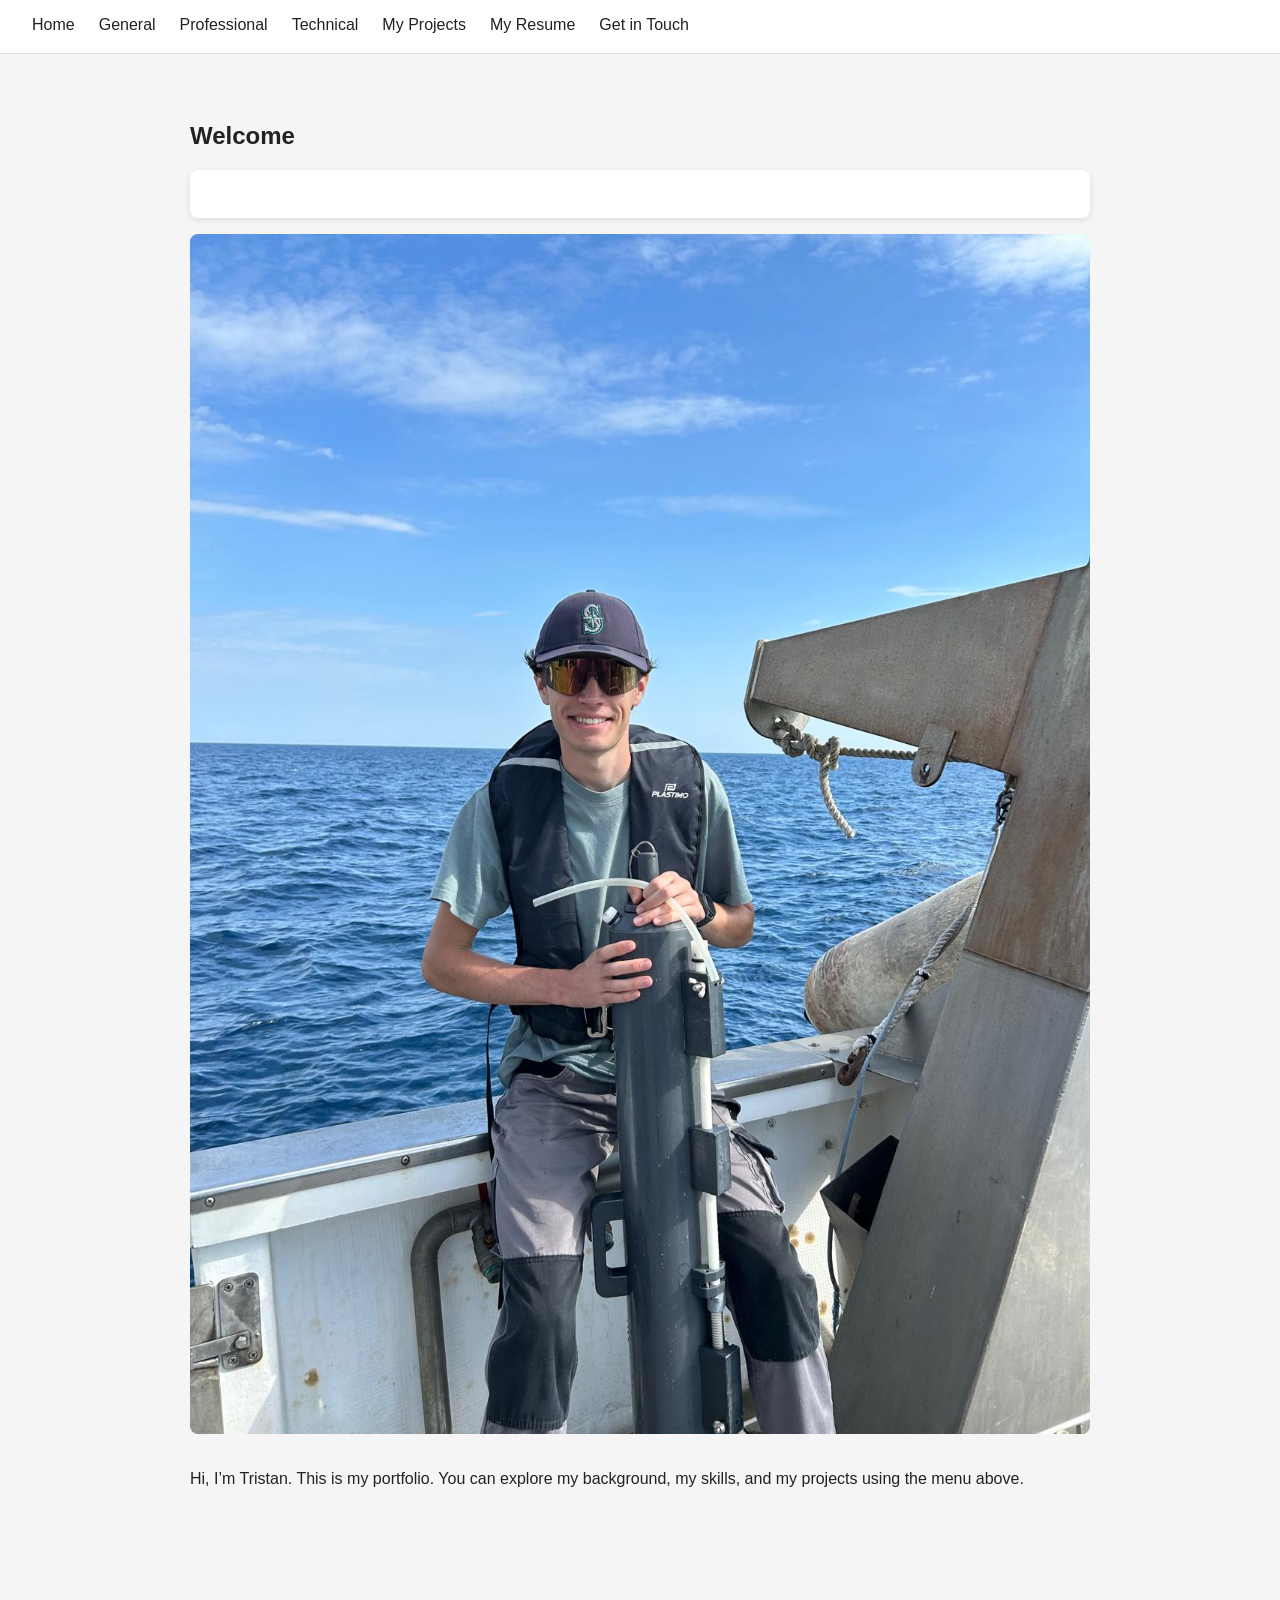
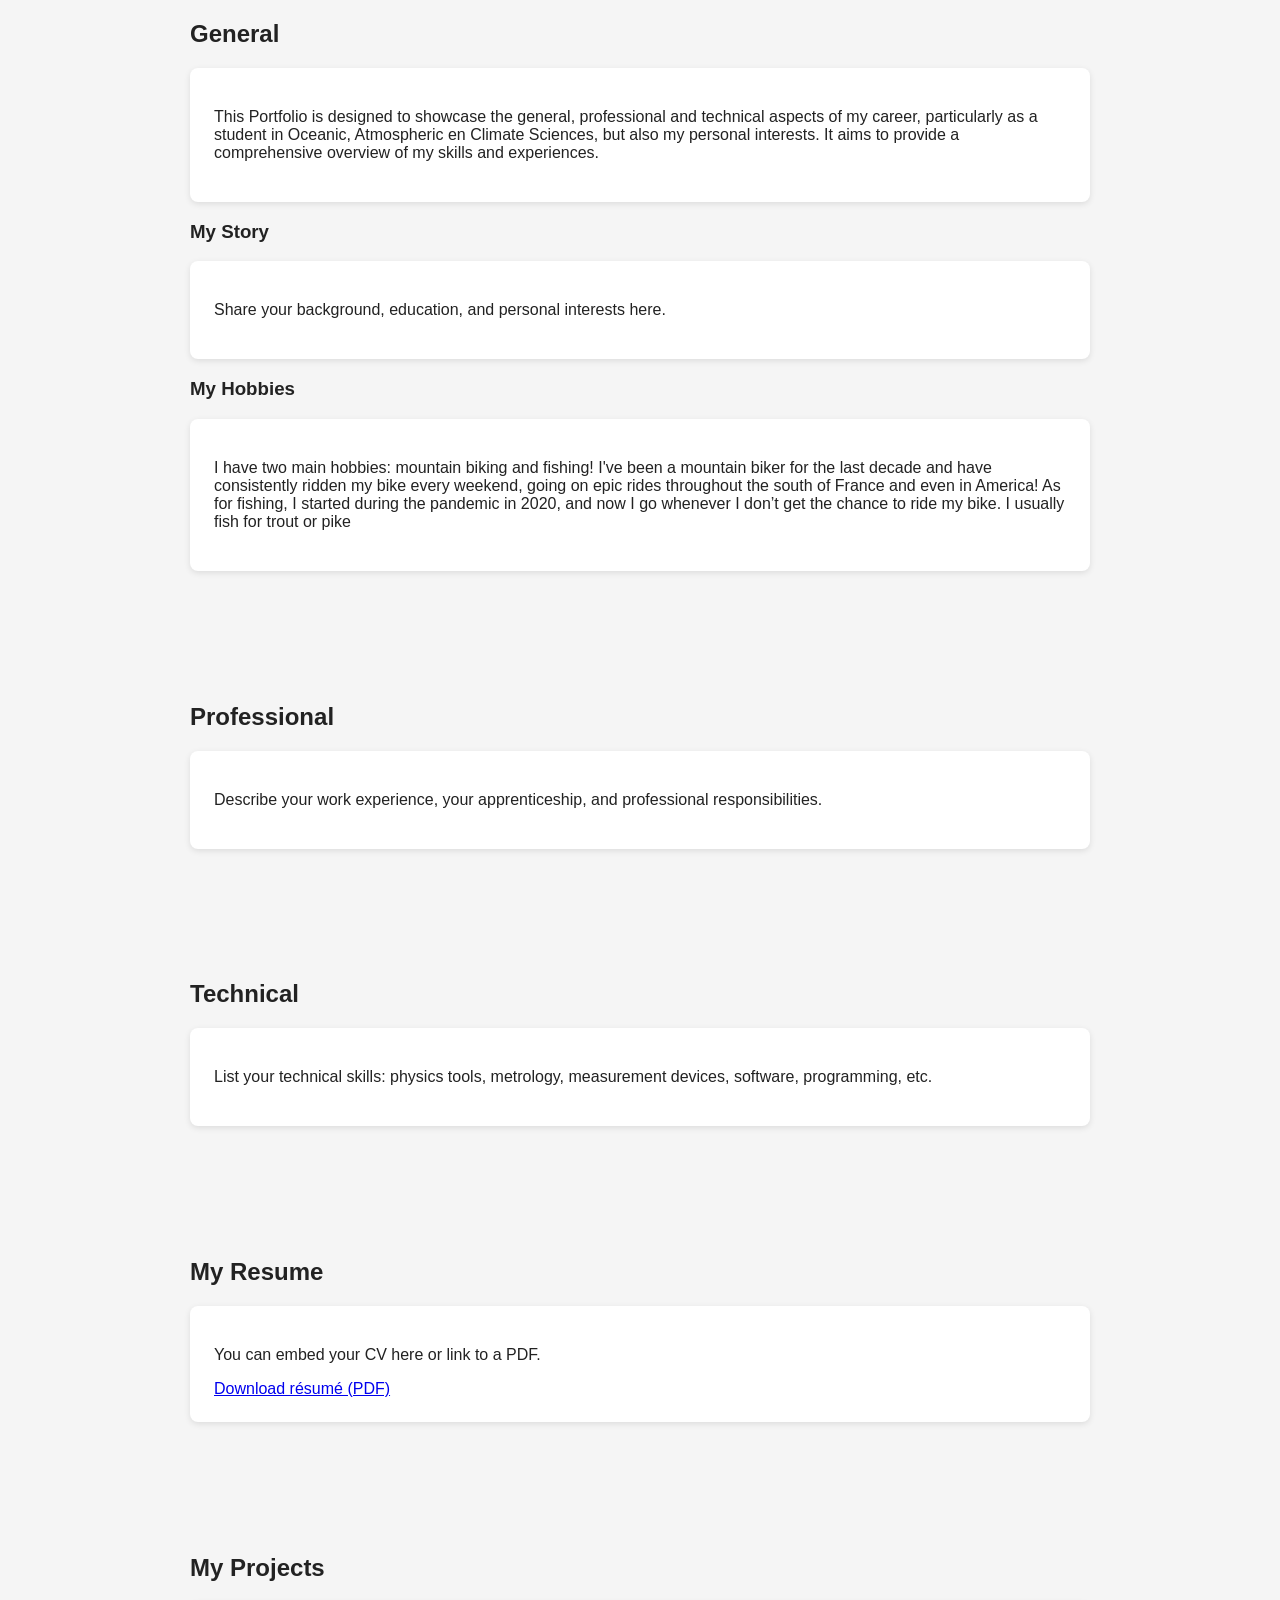
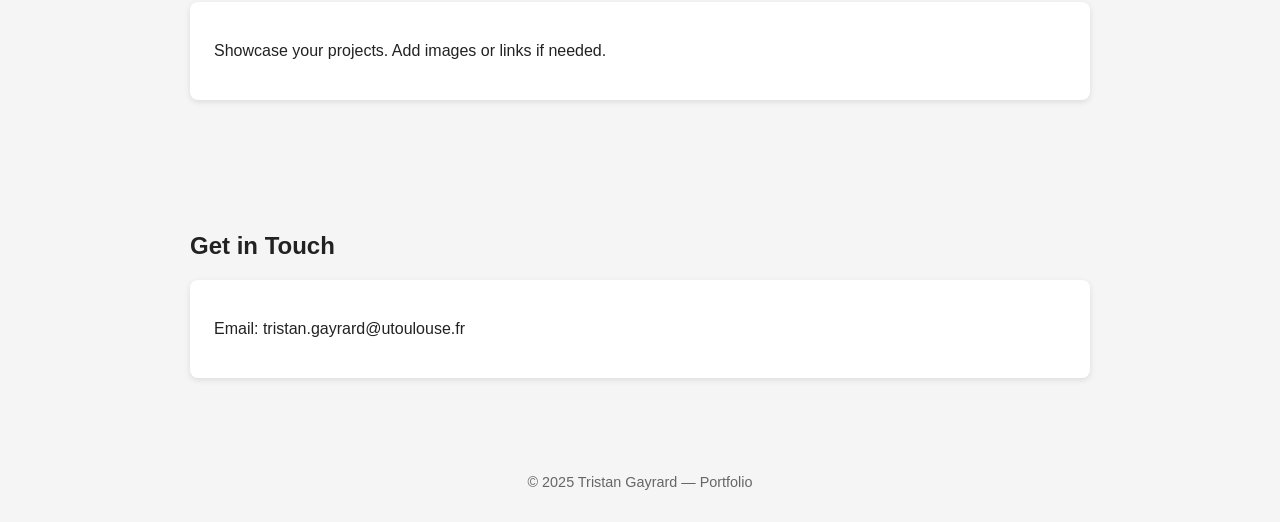
==== index.html @ eaf4274a "added pictures" ====
<!DOCTYPE html>
<html lang="en">
<head>
    <meta charset="UTF-8">
    <meta name="viewport" content="width=device-width, initial-scale=1.0">
    <title>Tristan Gayrard's Portfolio</title>
    <style>
        body {
            margin: 0;
            font-family: Arial, sans-serif;
            background: #f5f5f5;
            color: #222;
        }

        header {
            background: white;
            padding: 1rem 2rem;
            border-bottom: 1px solid #ddd;
            position: sticky;
            top: 0;
        }

        nav {
            display: flex;
            gap: 1.5rem;
        }

        nav a {
            text-decoration: none;
            color: #222;
            font-size: 1rem;
            padding-bottom: 0.2rem;
        }

        nav a:hover {
            border-bottom: 2px solid #222;
        }

        .section {
            padding: 3rem 2rem;
            max-width: 900px;
            margin: auto;
        }

        h1, h2 {
            font-weight: 600;
        }

        footer {
            text-align: center;
            padding: 2rem;
            font-size: 0.9rem;
            color: #666;
        }

        .card {
            background: white;
            padding: 1.5rem;
            border-radius: 8px;
            box-shadow: 0 2px 6px rgba(0,0,0,0.1);
            margin: 1rem 0;
        }
    </style>
</head>
<body>

    <!-- Navigation -->
    <header>
        <nav>
            <a href="#home">Home</a>
            <a href="#general">General</a>
            <a href="#professional">Professional</a>
            <a href="#technical">Technical</a>
            <a href="#projects">My Projects</a>
            <a href="#resume">My Resume</a>
            <a href="#contact">Get in Touch</a>
        </nav>
    </header>

    <!-- HOME -->
    <section class="section" id="home">
        <h1>Welcome</h1>
        <div class="card"></div>
            <img src="images/boat_pic.jpg" alt="Boat on water" style="max-width:100%;height:auto;border-radius:8px;margin-bottom:1rem;">
            <p>Hi, I’m Tristan. This is my portfolio. You can explore my background, my skills, and my projects using the menu above.</p>
        </div>
    </section>

    <!-- GENERAL -->
    <section class="section" id="general">
        <h2>General</h2>
        <div class="card">
            <p>This Portfolio is designed to showcase the general, professional and technical aspects of my career, particularly as a student in Oceanic, Atmospheric en Climate Sciences, but also my personal interests. It aims to provide a comprehensive overview of my skills and experiences.</p>
        </div>
        <h3>My Story</h3>
        <div class="card">
            <p>Share your background, education, and personal interests here.</p>
        </div>
        <h3>My Hobbies</h3>
        <div class="card">
            <p> I have two main hobbies: mountain biking and fishing!
                
                I've been a mountain biker for the last decade and have consistently ridden my bike every weekend, going on epic rides throughout the south of France and even in America!
                
                As for fishing, I started during the pandemic in 2020, and now I go whenever I don’t get the chance to ride my bike. I usually fish for trout or pike</p>
        </div>
    </section>

    <!-- PROFESSIONAL -->
    <section class="section" id="professional">
        <h2>Professional</h2>
        <div class="card">
            <p>Describe your work experience, your apprenticeship, and professional responsibilities.</p>
        </div>
    </section>

    <!-- TECHNICAL -->
    <section class="section" id="technical">
        <h2>Technical</h2>
        <div class="card">
            <p>List your technical skills: physics tools, metrology, measurement devices, software, programming, etc.</p>
        </div>
    </section>

    <!-- RESUME -->
    <section class="section" id="resume">
        <h2>My Resume</h2>
        <div class="card">
            <p>You can embed your CV here or link to a PDF.</p>
            <a href="cv.pdf" target="_blank">Download résumé (PDF)</a>
        </div>
    </section>

    <!-- PROJECTS -->
    <section class="section" id="projects">
        <h2>My Projects</h2>
        <div class="card">
            <p>Showcase your projects. Add images or links if needed.</p>
        </div>
    </section>

    <!-- CONTACT -->
    <section class="section" id="contact">
        <h2>Get in Touch</h2>
        <div class="card">
            <p>Email: tristan.gayrard@utoulouse.fr</p>
        </div>
    </section>

    <footer>
        © 2025 Tristan Gayrard — Portfolio
    </footer>

</body>
</html>
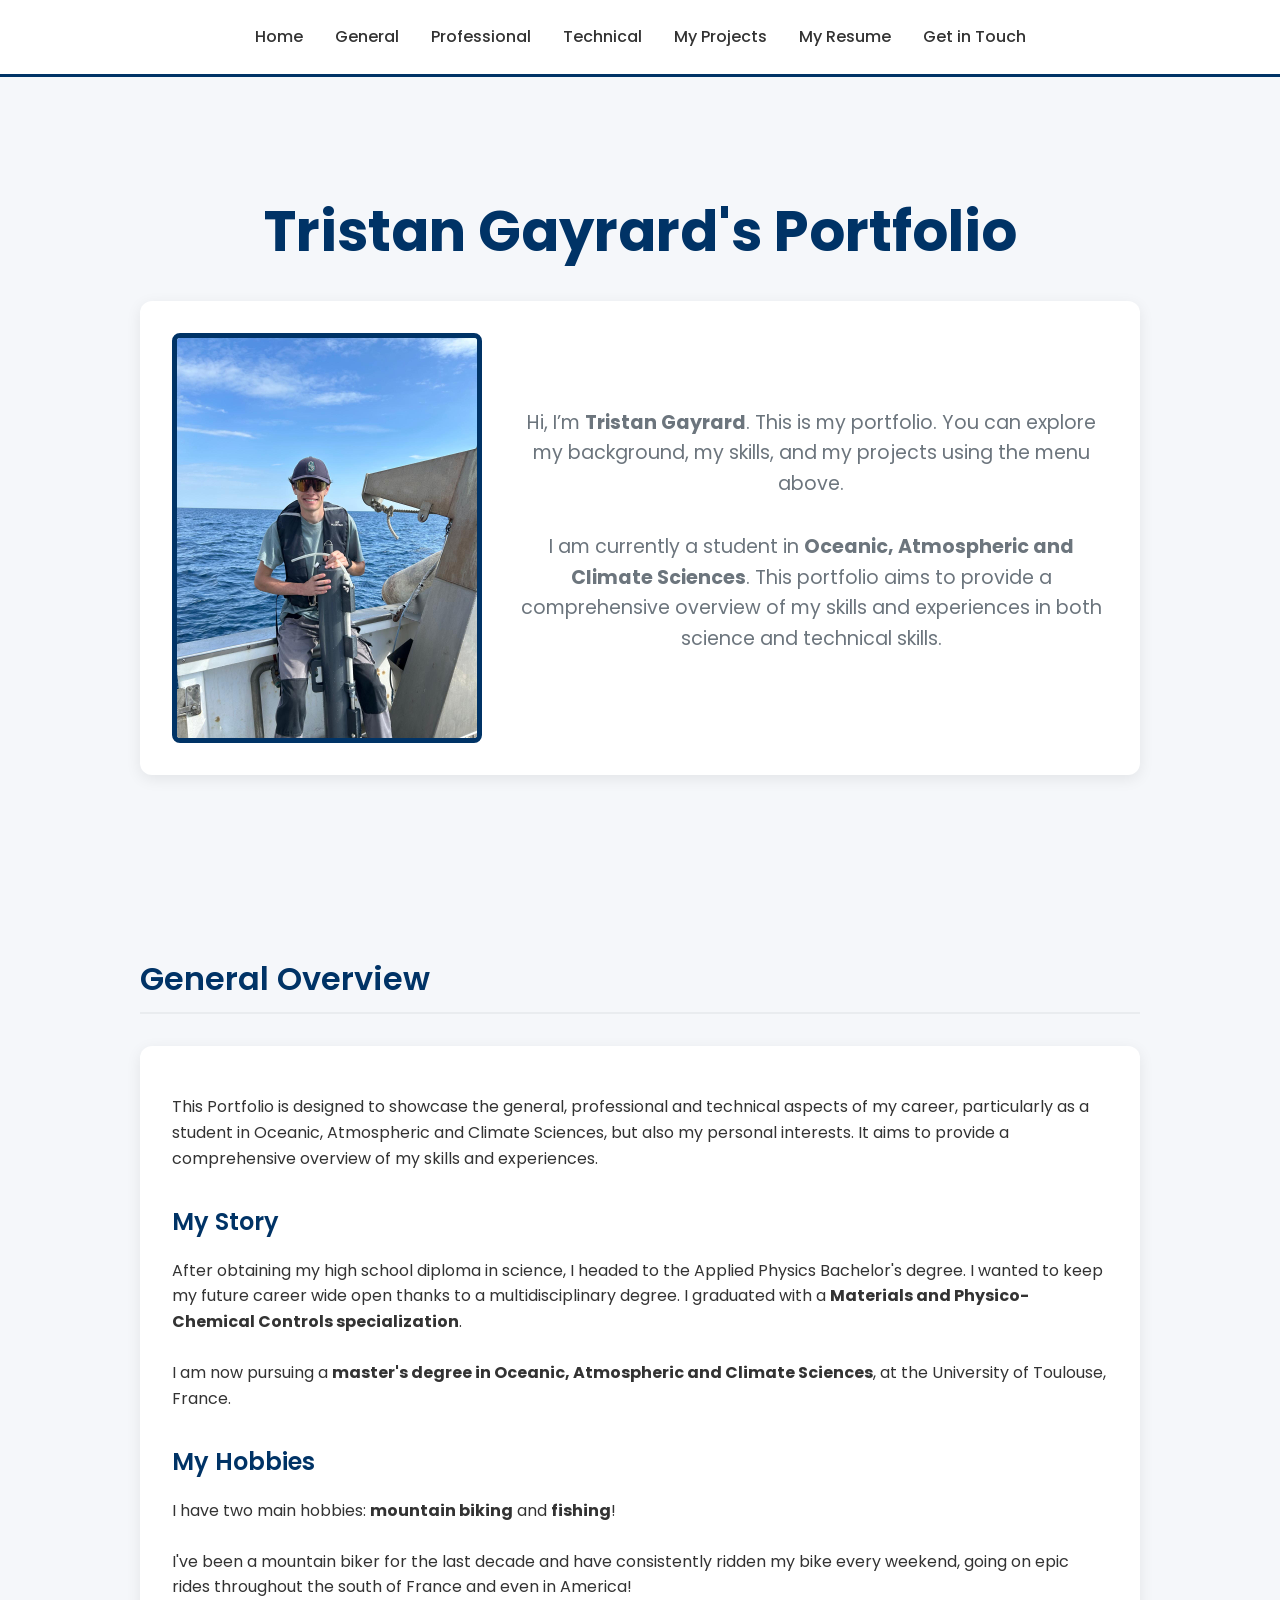
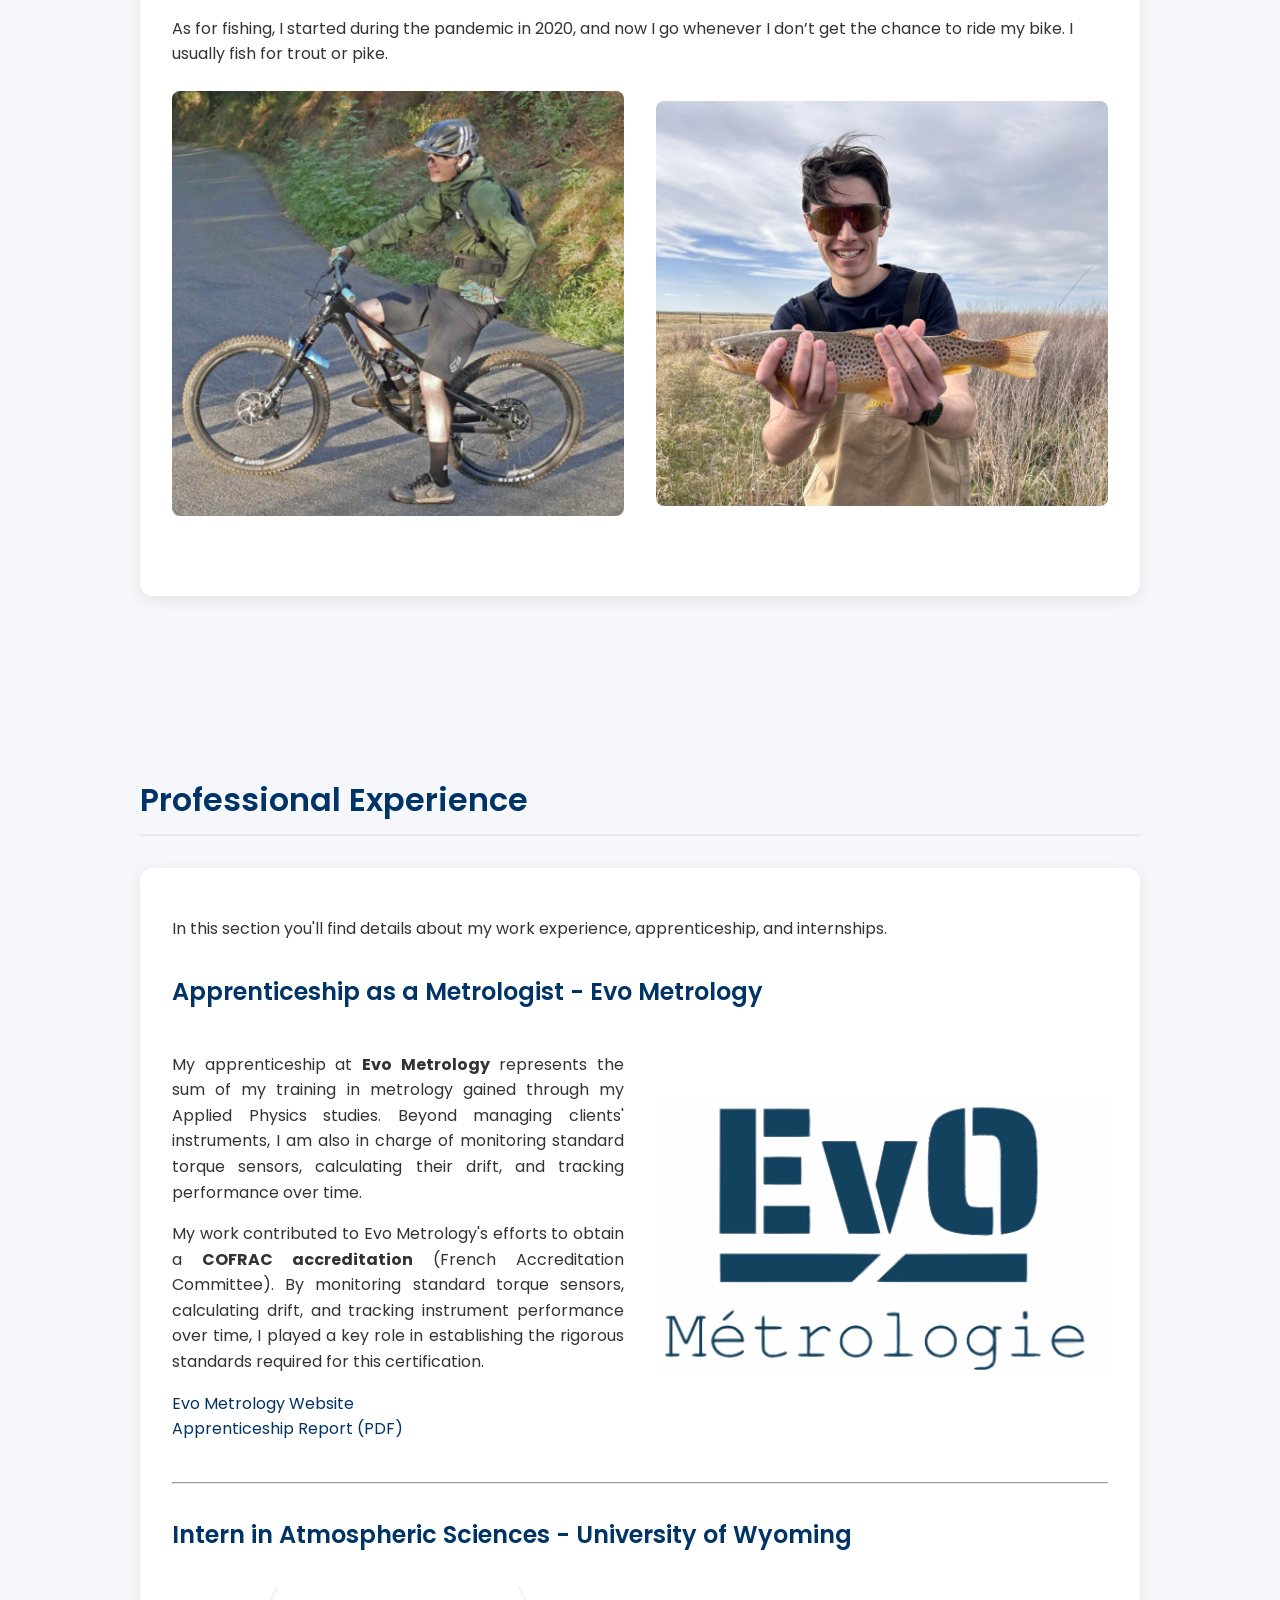
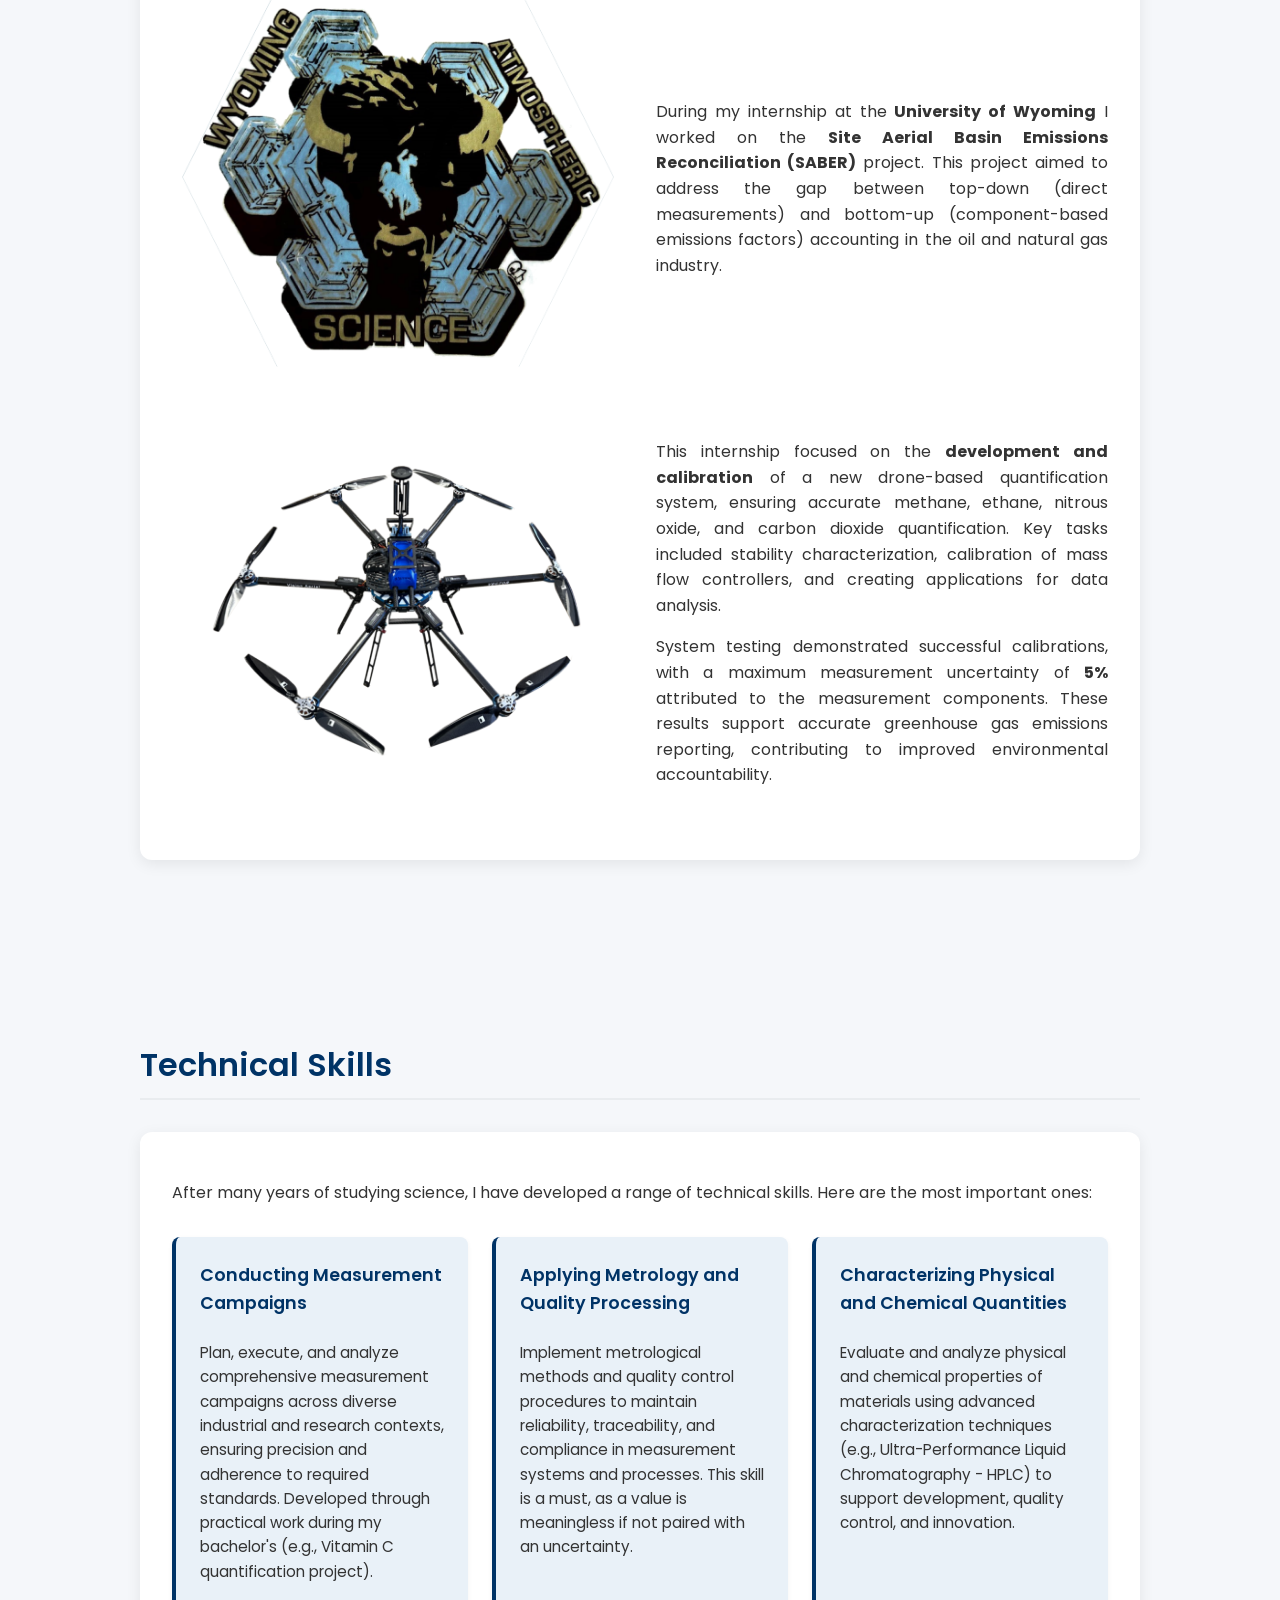
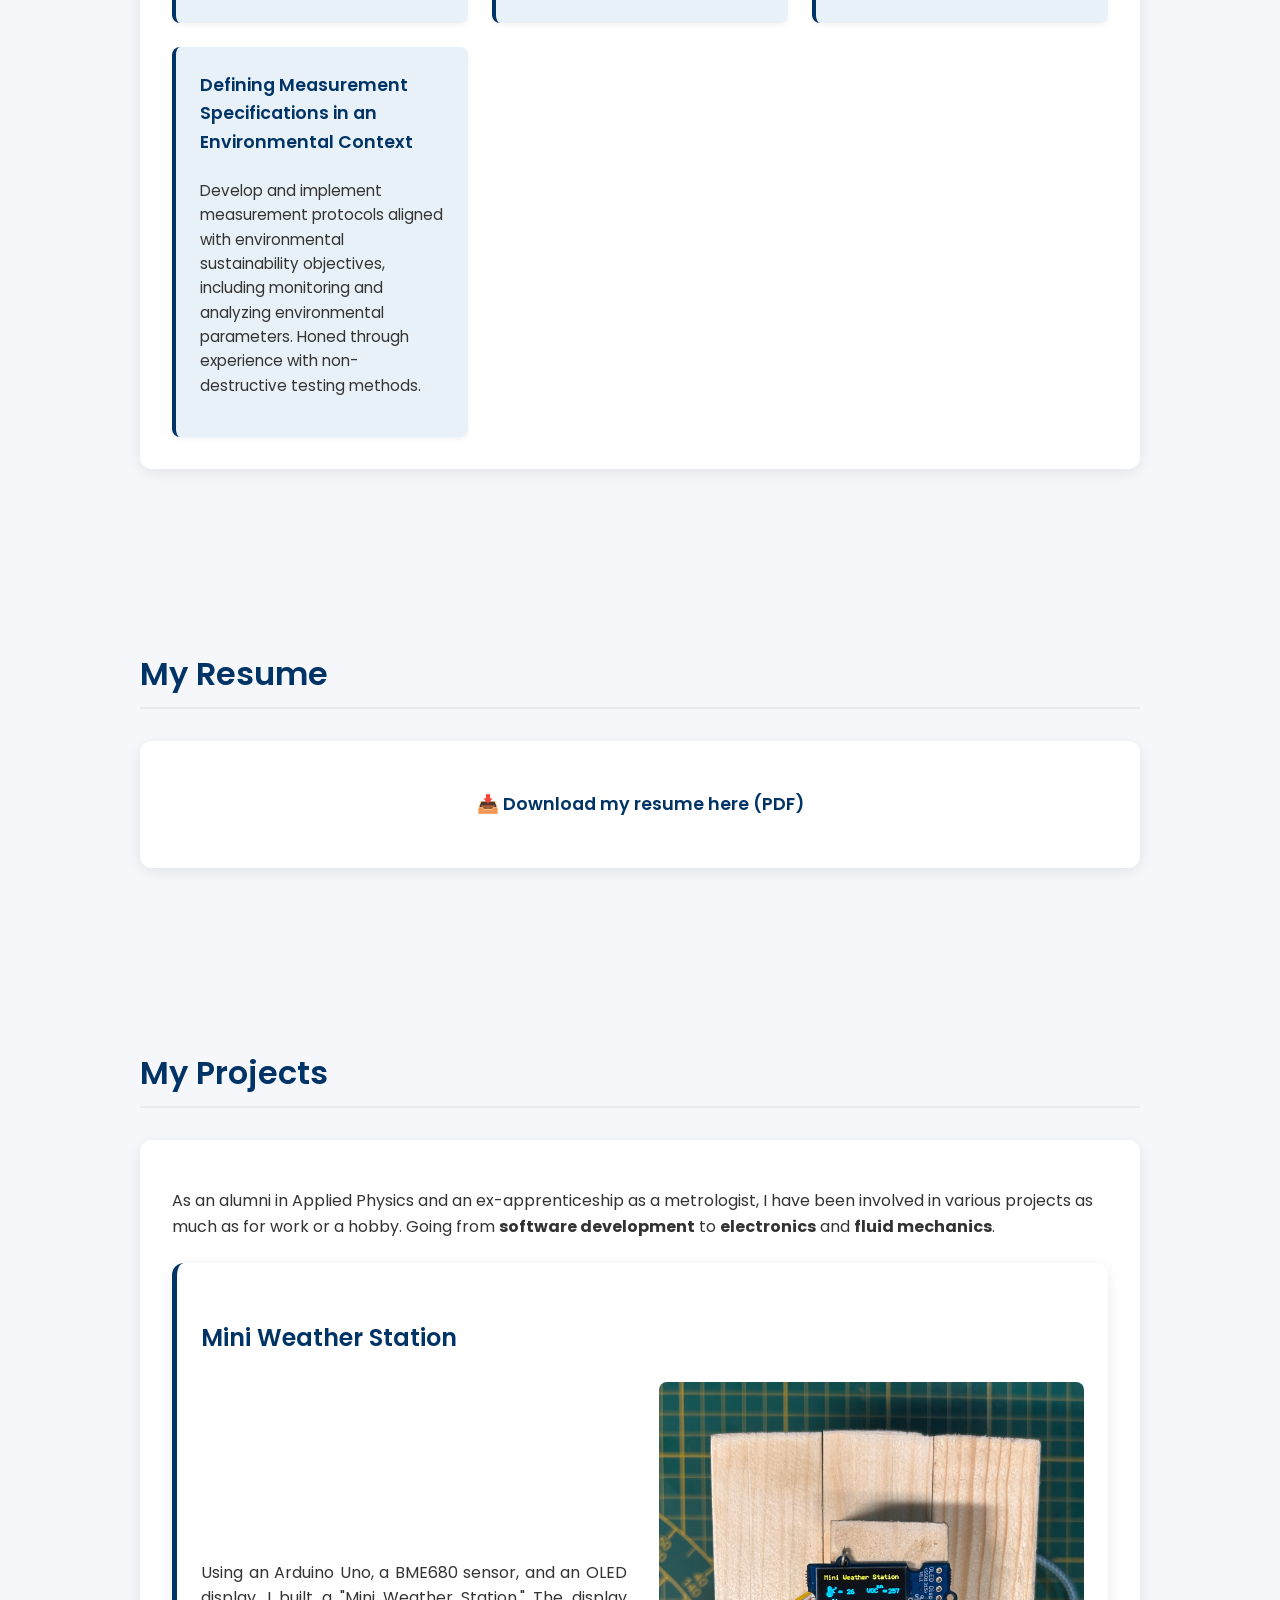
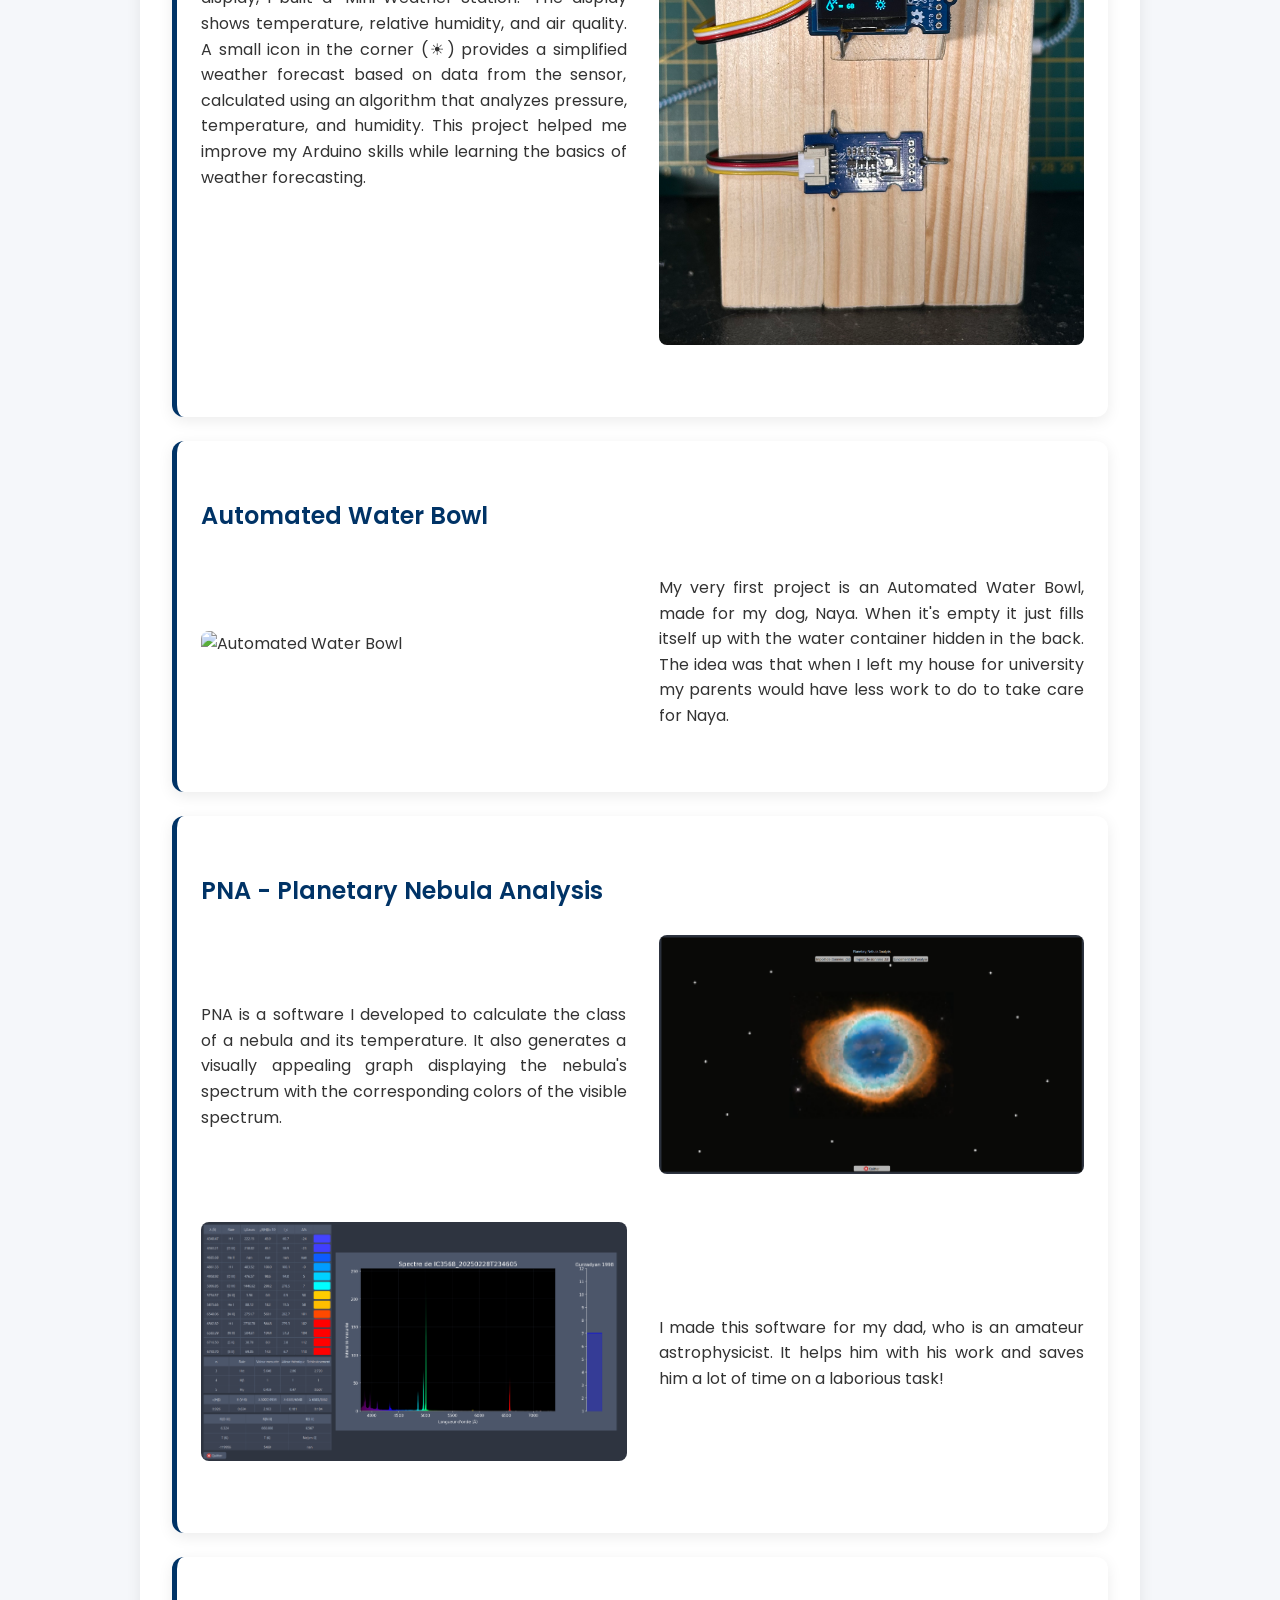
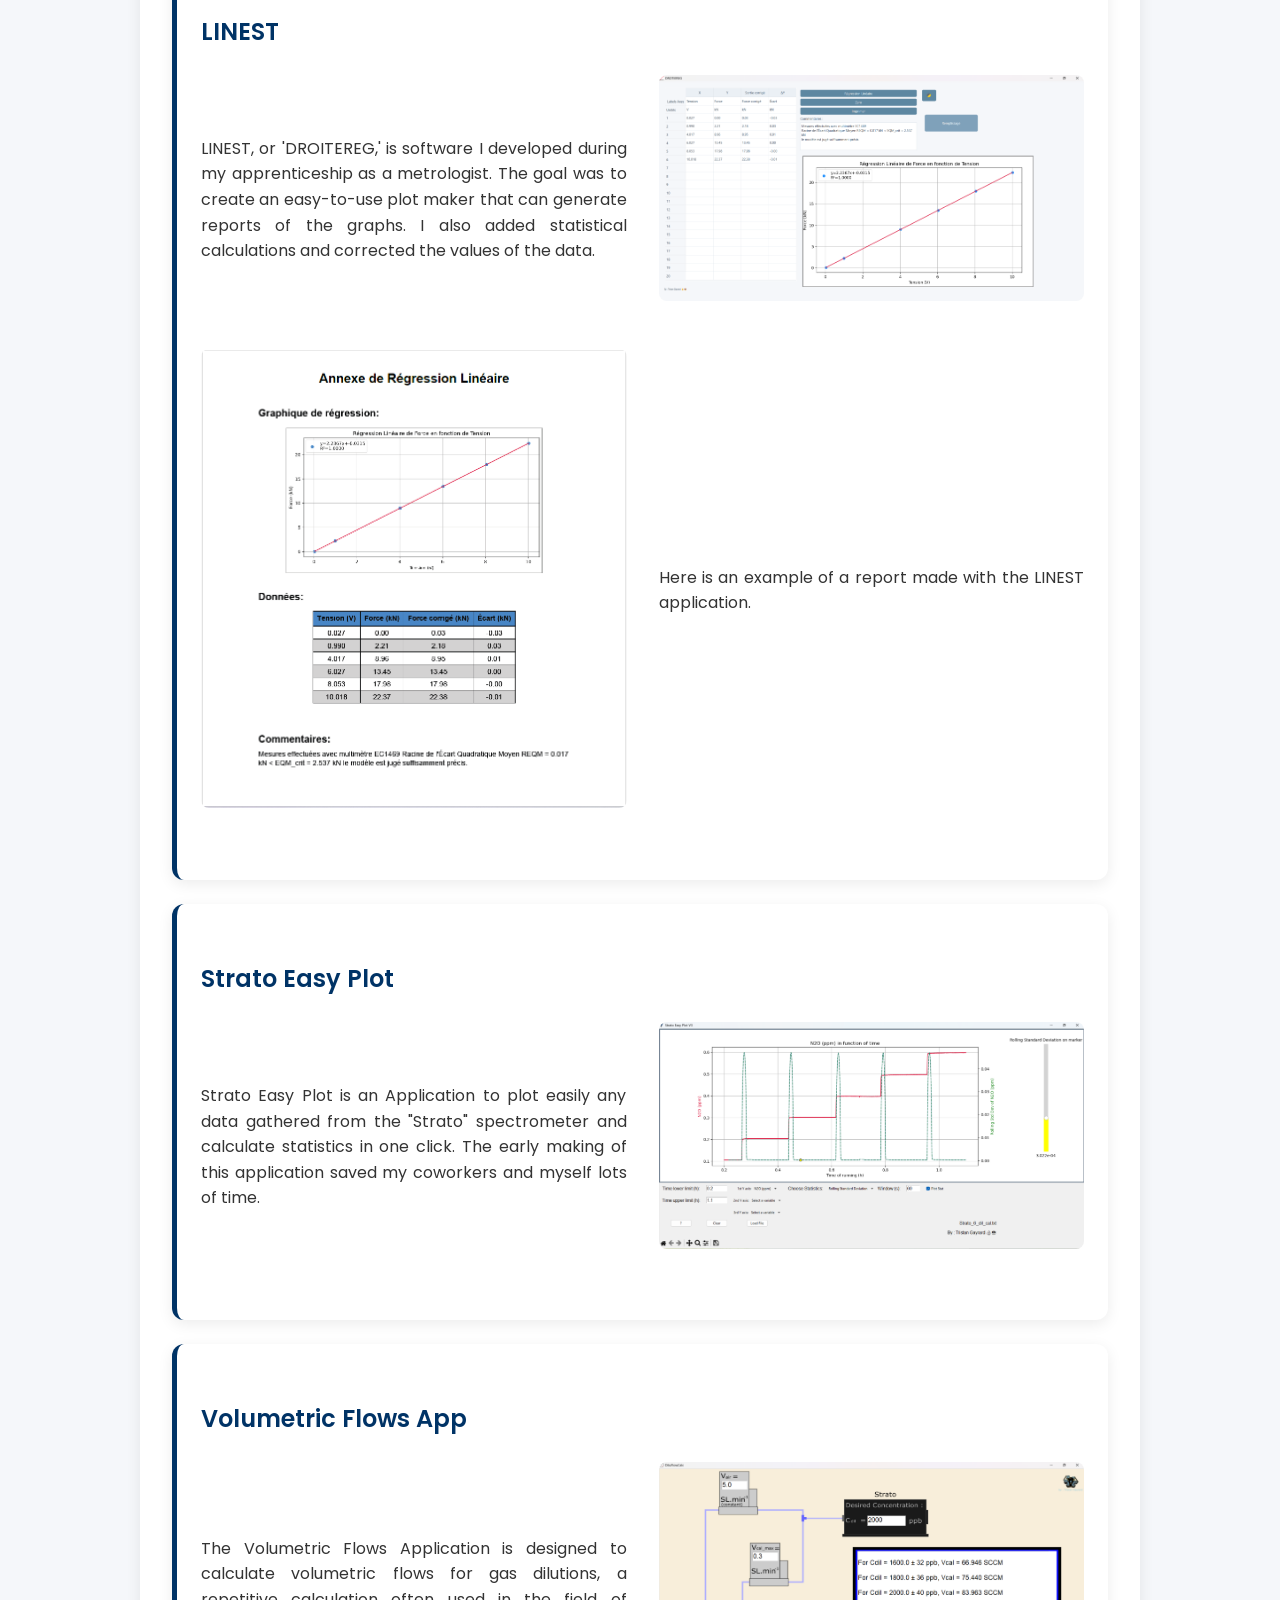
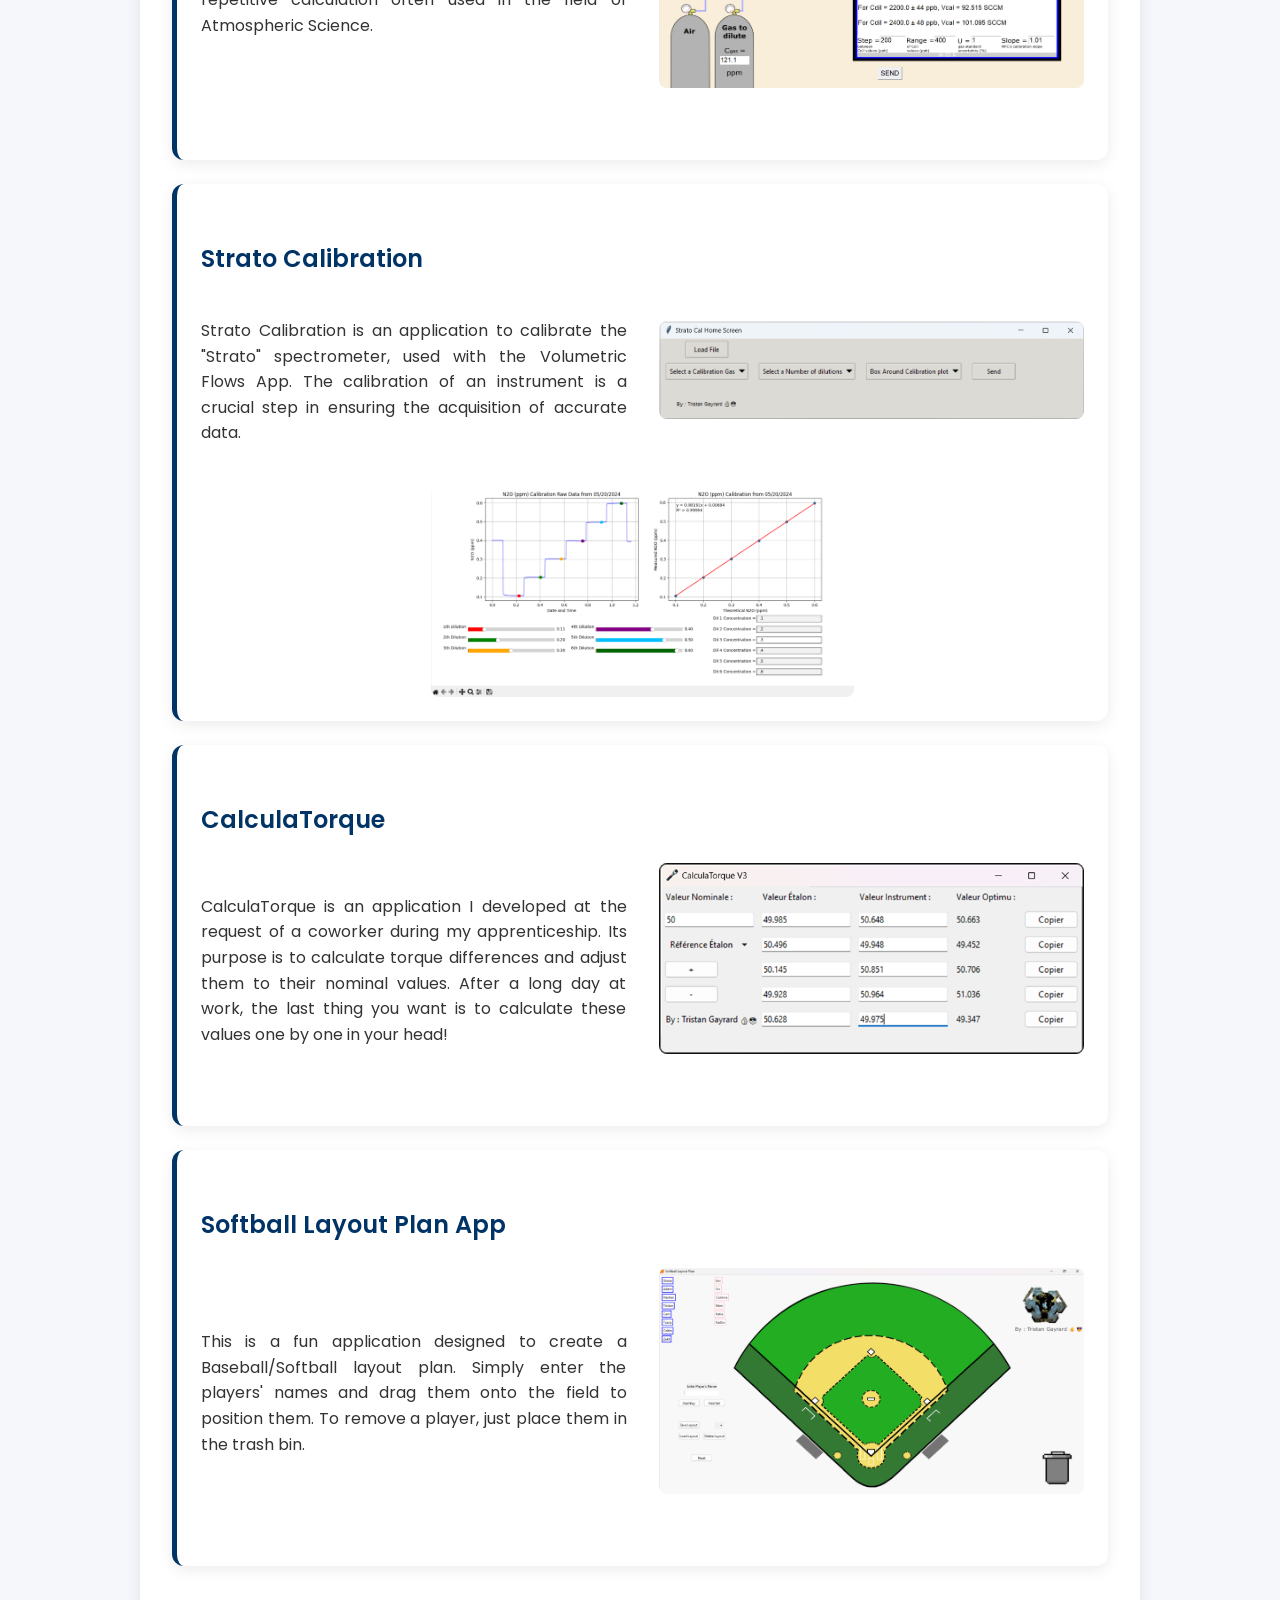
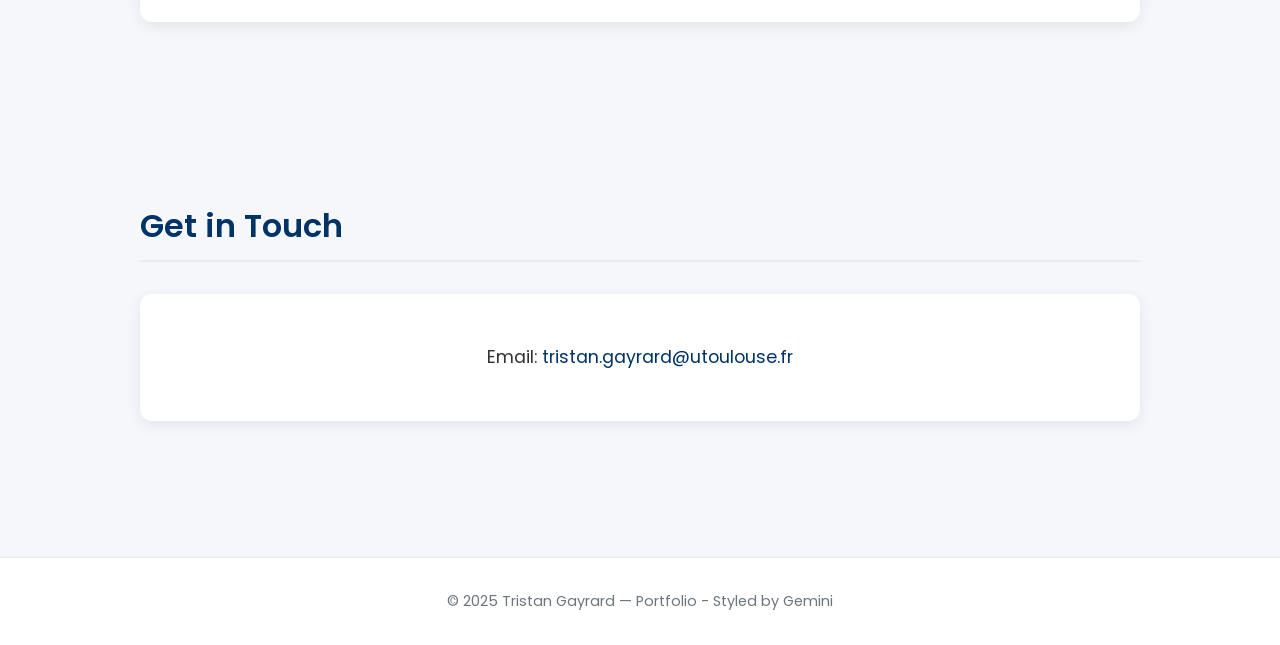
==== commit d6f0cb83: "updated portfolio" ====
--- a/index.html
+++ b/index.html
@@ -4,67 +4,243 @@
     <meta charset="UTF-8">
     <meta name="viewport" content="width=device-width, initial-scale=1.0">
     <title>Tristan Gayrard's Portfolio</title>
+    <link href="https://fonts.googleapis.com/css2?family=Poppins:wght@300;400;600;700&display=swap" rel="stylesheet">
     <style>
+        /* CSS Variables for easy customization */
+        :root {
+            --primary-color: #003366; /* Deep Blue/Navy */
+            --secondary-color: #ffffff;
+            --background-color: #f5f7fa; /* Light background */
+            --text-color: #333333;
+            --light-text-color: #6c757d;
+            --border-color: #e9ecef;
+            --font-family: 'Poppins', Arial, sans-serif;
+        }
+
         body {
             margin: 0;
-            font-family: Arial, sans-serif;
-            background: #f5f5f5;
-            color: #222;
-        }
-
+            font-family: var(--font-family);
+            background: var(--background-color);
+            color: var(--text-color);
+            line-height: 1.6;
+        }
+
+        /* --- Navigation and Header --- */
         header {
-            background: white;
+            background: var(--secondary-color);
             padding: 1rem 2rem;
-            border-bottom: 1px solid #ddd;
+            border-bottom: 3px solid var(--primary-color);
             position: sticky;
             top: 0;
+            z-index: 1000;
         }
 
         nav {
             display: flex;
-            gap: 1.5rem;
+            justify-content: center; 
+            gap: 2rem;
+            flex-wrap: wrap; 
         }
 
         nav a {
             text-decoration: none;
-            color: #222;
+            color: var(--text-color);
             font-size: 1rem;
-            padding-bottom: 0.2rem;
+            font-weight: 500;
+            padding: 0.5rem 0;
+            transition: color 0.3s, border-bottom 0.3s;
         }
 
         nav a:hover {
-            border-bottom: 2px solid #222;
-        }
-
+            color: var(--primary-color);
+            border-bottom: 2px solid var(--primary-color);
+        }
+
+        /* --- General Layout --- */
         .section {
-            padding: 3rem 2rem;
-            max-width: 900px;
+            padding: 4rem 2rem;
+            max-width: 1000px;
             margin: auto;
         }
 
-        h1, h2 {
+        h1 {
+            font-weight: 700;
+            font-size: 2.5rem;
+            color: var(--primary-color);
+            text-align: center;
+            margin-bottom: 2rem;
+        }
+
+        h2 {
             font-weight: 600;
-        }
-
+            font-size: 2rem;
+            color: var(--primary-color);
+            border-bottom: 2px solid var(--border-color);
+            padding-bottom: 0.5rem;
+            margin-bottom: 2rem;
+        }
+
+        h3 {
+            color: var(--primary-color);
+            font-weight: 600;
+            margin-top: 2rem;
+            margin-bottom: 1rem;
+            font-size: 1.5rem;
+        }
+
+        a {
+            color: var(--primary-color);
+            text-decoration: none;
+        }
+        a:hover {
+            text-decoration: underline;
+        }
+
+        /* --- 'Card' Components --- */
+        .card {
+            background: var(--secondary-color);
+            padding: 2rem;
+            border-radius: 12px;
+            box-shadow: 0 4px 15px rgba(0,0,0,0.08);
+            margin: 1.5rem 0;
+            transition: transform 0.3s;
+        }
+        /* Project card has a distinct accent */
+        .project-card {
+            border-left: 5px solid var(--primary-color);
+            padding: 1.5rem; /* Slightly reduced padding for internal project cards */
+        }
+        .card:hover {
+            transform: translateY(-5px);
+        }
+
+        /* --- Specific Layouts --- */
+
+        /* Home Section */
+        #home h1 {
+            font-size: 3.5rem;
+            margin-bottom: 1rem;
+        }
+        #home .card p {
+            font-size: 1.2rem;
+            text-align: center;
+            margin-bottom: 2rem;
+            color: var(--light-text-color);
+        }
+        .home-content {
+            display: flex;
+            align-items: center;
+            justify-content: center;
+            gap: 2rem;
+            flex-direction: column; 
+        }
+        .home-content img {
+            max-width: 300px; 
+            height: auto;
+            border-radius: 8px; 
+            border: 5px solid var(--primary-color);
+            object-fit: cover;
+        }
+        @media (min-width: 768px) {
+            .home-content {
+                flex-direction: row; 
+            }
+            .home-content img {
+                max-width: 50%;
+                max-height: 400px;
+            }
+        }
+        
+        /* Two Columns for Hobbies/Experience/Projects */
+        .two-columns {
+            display: flex;
+            gap: 2rem;
+            margin: 1.5rem 0;
+            align-items: center; 
+        }
+        .two-columns > div {
+            flex: 1;
+        }
+        .two-columns img {
+            width: 100%;
+            height: auto;
+            border-radius: 8px;
+            object-fit: cover;
+            margin-bottom: 1rem;
+        }
+        .project-image-full-width {
+            width: 100%;
+            height: auto;
+            border-radius: 8px;
+            margin-top: 1rem;
+        }
+
+
+        /* Technical Section (Skills) */
+        .skills-grid {
+            display: grid;
+            grid-template-columns: repeat(auto-fit, minmax(280px, 1fr));
+            gap: 1.5rem;
+            margin-top: 2rem;
+        }
+        .skill-item {
+            padding: 1.5rem;
+            background: #e9f1f8; 
+            border-radius: 8px;
+            box-shadow: 0 2px 5px rgba(0,0,0,0.05);
+            border-left: 4px solid var(--primary-color);
+        }
+        .skill-item h4 {
+            color: var(--primary-color);
+            margin-top: 0;
+            font-size: 1.1rem;
+            font-weight: 600;
+        }
+        .skill-item p {
+            font-size: 0.95rem;
+            color: var(--text-color);
+        }
+        
+        /* Footer */
         footer {
             text-align: center;
             padding: 2rem;
             font-size: 0.9rem;
-            color: #666;
-        }
-
-        .card {
-            background: white;
-            padding: 1.5rem;
-            border-radius: 8px;
-            box-shadow: 0 2px 6px rgba(0,0,0,0.1);
-            margin: 1rem 0;
+            color: var(--light-text-color);
+            background: var(--secondary-color);
+            border-top: 1px solid var(--border-color);
+            margin-top: 3rem;
+        }
+        
+        /* Mobile-First Adjustments */
+        @media (max-width: 768px) {
+            .section {
+                padding: 2rem 1rem;
+            }
+            nav {
+                justify-content: space-around;
+                gap: 1rem;
+            }
+            nav a {
+                font-size: 0.9rem;
+            }
+            .two-columns {
+                flex-direction: column;
+            }
+            h1 {
+                font-size: 2rem;
+            }
+            h2 {
+                font-size: 1.5rem;
+            }
+            .project-image-full-width {
+                max-width: 100%; /* Ensure images don't overflow */
+            }
         }
     </style>
 </head>
 <body>
 
-    <!-- Navigation -->
     <header>
         <nav>
             <a href="#home">Home</a>
@@ -77,79 +253,282 @@
         </nav>
     </header>
 
-    <!-- HOME -->
     <section class="section" id="home">
-        <h1>Welcome</h1>
-        <div class="card"></div>
-            <img src="images/boat_pic.jpg" alt="Boat on water" style="max-width:100%;height:auto;border-radius:8px;margin-bottom:1rem;">
-            <p>Hi, I’m Tristan. This is my portfolio. You can explore my background, my skills, and my projects using the menu above.</p>
-        </div>
-    </section>
-
-    <!-- GENERAL -->
+        <h1>Tristan Gayrard's Portfolio</h1>
+        <div class="card home-content">
+            <img src="images/boat_pic.jpg" alt="Tristan's Profile Picture">
+            <div>
+                <p>
+                    Hi, I’m <strong>Tristan Gayrard</strong>. This is my portfolio. You can explore my background, my skills, and my projects using the menu above.
+                </p>
+                <p>
+                    I am currently a student in <strong>Oceanic, Atmospheric and Climate Sciences</strong>. This portfolio aims to provide a comprehensive overview of my skills and experiences in both science and technical skills.
+                </p>
+            </div>
+        </div>
+    </section>
+
     <section class="section" id="general">
-        <h2>General</h2>
+        <h2>General Overview</h2>
         <div class="card">
-            <p>This Portfolio is designed to showcase the general, professional and technical aspects of my career, particularly as a student in Oceanic, Atmospheric en Climate Sciences, but also my personal interests. It aims to provide a comprehensive overview of my skills and experiences.</p>
-        </div>
-        <h3>My Story</h3>
+            <p>This Portfolio is designed to showcase the general, professional and technical aspects of my career, particularly as a student in Oceanic, Atmospheric and Climate Sciences, but also my personal interests. It aims to provide a comprehensive overview of my skills and experiences.</p>
+
+            <h3>My Story</h3>
+            <p>
+                After obtaining my high school diploma in science, I headed to the Applied Physics Bachelor's degree. I wanted to keep my future career wide open thanks to a multidisciplinary degree. I graduated with a <strong>Materials and Physico-Chemical Controls specialization</strong>.<br><br>
+                I am now pursuing a <strong>master's degree in Oceanic, Atmospheric and Climate Sciences</strong>, at the University of Toulouse, France.
+            </p>
+
+            <h3>My Hobbies</h3>
+            <p>
+                I have two main hobbies: <strong>mountain biking</strong> and <strong>fishing</strong>!<br><br>
+                I've been a mountain biker for the last decade and have consistently ridden my bike every weekend, going on epic rides throughout the south of France and even in America!
+            </p>
+            <p>
+                As for fishing, I started during the pandemic in 2020, and now I go whenever I don’t get the chance to ride my bike. I usually fish for trout or pike.
+            </p>
+
+            <div class="two-columns">
+                <div>
+                    <img src="images/bike_pic.png" alt="Mountain Biking">
+                </div>
+                <div>
+                    <img src="images/fish_pic.jpg" alt="Fishing">
+                </div>
+            </div>
+        </div>
+    </section>
+
+    <section class="section" id="professional">
+        <h2>Professional Experience</h2>
         <div class="card">
-            <p>Share your background, education, and personal interests here.</p>
-        </div>
-        <h3>My Hobbies</h3>
+            <p>In this section you'll find details about my work experience, apprenticeship, and internships.</p>
+
+            <h3>Apprenticeship as a Metrologist - Evo Metrology</h3>
+            <div class="two-columns">
+                <div style="text-align: justify;">
+                    <p>My apprenticeship at <strong>Evo Metrology</strong> represents the sum of my training in metrology gained through my Applied Physics studies. Beyond managing clients' instruments, I am also in charge of monitoring standard torque sensors, calculating their drift, and tracking performance over time.</p>
+                    <p>My work contributed to Evo Metrology's efforts to obtain a <strong>COFRAC accreditation</strong> (French Accreditation Committee). By monitoring standard torque sensors, calculating drift, and tracking instrument performance over time, I played a key role in establishing the rigorous standards required for this certification.</p>
+                    <p>
+                        <a href="https://www.evometrologie.com/" target="_blank" rel="noopener">Evo Metrology Website</a><br>
+                        <a href="images/Apprenticeship_Report_Tristan_Gayrard.pdf" download target="_blank" rel="noopener">Apprenticeship Report (PDF)</a>
+                    </p>
+                </div>
+                <div>
+                    <img src="images/logo_evo.png" alt="Evo Metrology Logo">
+                </div>
+            </div>
+            
+            <hr> 
+
+            <h3>Intern in Atmospheric Sciences - University of Wyoming</h3>
+            <div class="two-columns">
+                <div>
+                    <img src="images/logo_uwyo.png" alt="University of Wyoming Logo">
+                </div>
+                <div style="text-align: justify;">
+                    <p>During my internship at the <strong>University of Wyoming</strong> I worked on the <strong>Site Aerial Basin Emissions Reconciliation (SABER)</strong> project. This project aimed to address the gap between top-down (direct measurements) and bottom-up (component-based emissions factors) accounting in the oil and natural gas industry.</p>
+                </div>
+            </div>
+
+            <div class="two-columns">
+                <div>
+                    <img src="images/drone.png" alt="Greenhouse gas measuring drone">
+                </div>
+                <div style="text-align: justify;">
+                    <p>This internship focused on the <strong>development and calibration</strong> of a new drone-based quantification system, ensuring accurate methane, ethane, nitrous oxide, and carbon dioxide quantification. Key tasks included stability characterization, calibration of mass flow controllers, and creating applications for data analysis.</p>
+                    <p>System testing demonstrated successful calibrations, with a maximum measurement uncertainty of <strong>5%</strong> attributed to the measurement components. These results support accurate greenhouse gas emissions reporting, contributing to improved environmental accountability.</p>
+                </div>
+            </div>
+        </div>
+    </section>
+
+    <section class="section" id="technical">
+        <h2>Technical Skills</h2>
         <div class="card">
-            <p> I have two main hobbies: mountain biking and fishing!
+            <p>After many years of studying science, I have developed a range of technical skills. Here are the most important ones:</p>
+            
+            <div class="skills-grid">
                 
-                I've been a mountain biker for the last decade and have consistently ridden my bike every weekend, going on epic rides throughout the south of France and even in America!
+                <div class="skill-item">
+                    <h4>Conducting Measurement Campaigns</h4>
+                    <p>Plan, execute, and analyze comprehensive measurement campaigns across diverse industrial and research contexts, ensuring precision and adherence to required standards. Developed through practical work during my bachelor's (e.g., Vitamin C quantification project).</p>
+                </div>
                 
-                As for fishing, I started during the pandemic in 2020, and now I go whenever I don’t get the chance to ride my bike. I usually fish for trout or pike</p>
-        </div>
-    </section>
-
-    <!-- PROFESSIONAL -->
-    <section class="section" id="professional">
-        <h2>Professional</h2>
-        <div class="card">
-            <p>Describe your work experience, your apprenticeship, and professional responsibilities.</p>
-        </div>
-    </section>
-
-    <!-- TECHNICAL -->
-    <section class="section" id="technical">
-        <h2>Technical</h2>
-        <div class="card">
-            <p>List your technical skills: physics tools, metrology, measurement devices, software, programming, etc.</p>
-        </div>
-    </section>
-
-    <!-- RESUME -->
+                <div class="skill-item">
+                    <h4>Applying Metrology and Quality Processing</h4>
+                    <p>Implement metrological methods and quality control procedures to maintain reliability, traceability, and compliance in measurement systems and processes. This skill is a must, as a value is meaningless if not paired with an uncertainty.</p>
+                </div>
+                
+                <div class="skill-item">
+                    <h4>Characterizing Physical and Chemical Quantities</h4>
+                    <p>Evaluate and analyze physical and chemical properties of materials using advanced characterization techniques (e.g., Ultra-Performance Liquid Chromatography - HPLC) to support development, quality control, and innovation.</p>
+                </div>
+
+                <div class="skill-item">
+                    <h4>Defining Measurement Specifications in an Environmental Context</h4>
+                    <p>Develop and implement measurement protocols aligned with environmental sustainability objectives, including monitoring and analyzing environmental parameters. Honed through experience with non-destructive testing methods.</p>
+                </div>
+
+            </div>
+        </div>
+    </section>
+
     <section class="section" id="resume">
         <h2>My Resume</h2>
-        <div class="card">
-            <p>You can embed your CV here or link to a PDF.</p>
-            <a href="cv.pdf" target="_blank">Download résumé (PDF)</a>
-        </div>
-    </section>
-
-    <!-- PROJECTS -->
+        <div class="card" style="text-align: center;">
+            <p style="font-size: 1.1rem; font-weight: 600;">
+                <a href="images/CV_Gayrard_Tristan.pdf" download target="_blank" rel="noopener">📥 Download my resume here (PDF)</a>
+            </p>
+        </div>
+    </section>
+
     <section class="section" id="projects">
         <h2>My Projects</h2>
         <div class="card">
-            <p>Showcase your projects. Add images or links if needed.</p>
-        </div>
-    </section>
-
-    <!-- CONTACT -->
+            <p>As an alumni in Applied Physics and an ex-apprenticeship as a metrologist, I have been involved in various projects as much as for work or a hobby. Going from <strong>software development</strong> to <strong>electronics</strong> and <strong>fluid mechanics</strong>.</p>
+
+            <div class="card project-card">
+                <h3>Mini Weather Station</h3>
+                <div class="two-columns">
+                    <div style="text-align: justify;">
+                        <p>Using an Arduino Uno, a BME680 sensor, and an OLED display, I built a "Mini Weather Station." The display shows temperature, relative humidity, and air quality. A small icon in the corner (☀) provides a simplified weather forecast based on data from the sensor, calculated using an algorithm that analyzes pressure, temperature, and humidity. This project helped me improve my Arduino skills while learning the basics of weather forecasting.</p>
+                    </div>
+                    <div>
+                        <img src="images/mini_weather_station.jpg" alt="Mini Weather Station">
+                    </div>
+                </div>
+            </div>
+
+            <div class="card project-card">
+                <h3>Automated Water Bowl</h3>
+                <div class="two-columns">
+                    <div>
+                        <img src="images/water_bowl.png" alt="Automated Water Bowl">
+                    </div>
+                    <div style="text-align: justify;">
+                        <p>My very first project is an Automated Water Bowl, made for my dog, Naya. When it's empty it just fills itself up with the water container hidden in the back. The idea was that when I left my house for university my parents would have less work to do to take care for Naya.</p>
+                    </div>
+                </div>
+            </div>
+
+            <div class="card project-card">
+                <h3>PNA - Planetary Nebula Analysis</h3>
+                <div class="two-columns">
+                    <div style="text-align: justify;">
+                        <p>PNA is a software I developed to calculate the class of a nebula and its temperature. It also generates a visually appealing graph displaying the nebula's spectrum with the corresponding colors of the visible spectrum.</p>
+                    </div>
+                    <div>
+                        <img src="images/screenshots/PNA/PNA1.png" alt="PNA Software Screenshot 1">
+                    </div>
+                </div>
+                <div class="two-columns">
+                    <div>
+                        <img src="images/screenshots/PNA/PNA2.png" alt="PNA Software Screenshot 2">
+                    </div>
+                    <div style="text-align: justify;">
+                        <p>I made this software for my dad, who is an amateur astrophysicist. It helps him with his work and saves him a lot of time on a laborious task!</p>
+                    </div>
+                </div>
+            </div>
+            
+            <div class="card project-card">
+                <h3>LINEST</h3>
+                <div class="two-columns">
+                    <div style="text-align: justify;">
+                        <p>LINEST, or 'DROITEREG,' is software I developed during my apprenticeship as a metrologist. The goal was to create an easy-to-use plot maker that can generate reports of the graphs. I also added statistical calculations and corrected the values of the data.</p>
+                    </div>
+                    <div>
+                        <img src="images/screenshots/DROITEREG/DROITEREG2.png" alt="LINEST Software Screenshot 1">
+                    </div>
+                </div>
+                <div class="two-columns">
+                    <div>
+                        <img src="images/screenshots/DROITEREG/DROITEREG3.png" alt="LINEST Report Example">
+                    </div>
+                    <div style="text-align: justify;">
+                        <p>Here is an example of a report made with the LINEST application.</p>
+                    </div>
+                </div>
+            </div>
+            
+            <div class="card project-card">
+                <h3>Strato Easy Plot</h3>
+                <div class="two-columns">
+                    <div style="text-align: justify;">
+                        <p>Strato Easy Plot is an Application to plot easily any data gathered from the "Strato" spectrometer and calculate statistics in one click. The early making of this application saved my coworkers and myself lots of time.</p>
+                    </div>
+                    <div>
+                        <img src="images/screenshots/StratoEasyPlot/StratoEasyPlot.png" alt="Strato Easy Plot Screenshot">
+                    </div>
+                </div>
+            </div>
+
+            <div class="card project-card">
+                <h3>Volumetric Flows App</h3>
+                <div class="two-columns">
+                    <div style="text-align: justify;">
+                        <p>The Volumetric Flows Application is designed to calculate volumetric flows for gas dilutions, a repetitive calculation often used in the field of Atmospheric Science.</p>
+                    </div>
+                    <div>
+                        <img src="images/screenshots/DiluFlowCalc/DFC.png" alt="Volumetric Flows App Screenshot">
+                    </div>
+                </div>
+            </div>
+
+            <div class="card project-card">
+                <h3>Strato Calibration</h3>
+                <div class="two-columns">
+                    <div style="text-align: justify;">
+                        <p>Strato Calibration is an application to calibrate the "Strato" spectrometer, used with the Volumetric Flows App. The calibration of an instrument is a crucial step in ensuring the acquisition of accurate data.</p>
+                    </div>
+                    <div>
+                        <img src="images/screenshots/StratoCalibration/StratoCalibration1.png" alt="Strato Calibration Screenshot 1">
+                    </div>
+                </div>
+                <img src="images/screenshots/StratoCalibration/StratoCalibration2.png" alt="Strato Calibration Screenshot 2" class="project-image-full-width" style="max-width:48%;display:block;margin-left:auto;margin-right:auto;">
+            </div>
+
+            <div class="card project-card">
+                <h3>CalculaTorque</h3>
+                <div class="two-columns">
+                    <div style="text-align: justify;">
+                        <p>CalculaTorque is an application I developed at the request of a coworker during my apprenticeship. Its purpose is to calculate torque differences and adjust them to their nominal values. After a long day at work, the last thing you want is to calculate these values one by one in your head!</p>
+                    </div>
+                    <div>
+                        <img src="images/screenshots/CalculaTorque/CalculaTorque.png" alt="CalculaTorque Screenshot">
+                    </div>
+                </div>
+            </div>
+
+            <div class="card project-card">
+                <h3>Softball Layout Plan App</h3>
+                <div class="two-columns">
+                    <div style="text-align: justify;">
+                        <p>This is a fun application designed to create a Baseball/Softball layout plan. Simply enter the players' names and drag them onto the field to position them. To remove a player, just place them in the trash bin.</p>
+                    </div>
+                    <div>
+                        <img src="images/screenshots/Softball/Softball.png" alt="Softball Layout Plan App Screenshot">
+                    </div>
+                </div>
+            </div>
+
+        </div>
+    </section>
+
     <section class="section" id="contact">
         <h2>Get in Touch</h2>
-        <div class="card">
-            <p>Email: tristan.gayrard@utoulouse.fr</p>
+        <div class="card" style="text-align: center;">
+            <p style="font-size: 1.1rem;">
+                Email: 
+                <a href="mailto:tristan.gayrard@utoulouse.fr">tristan.gayrard@utoulouse.fr</a>
+            </p>
         </div>
     </section>
 
     <footer>
-        © 2025 Tristan Gayrard — Portfolio
+        &copy; 2025 Tristan Gayrard — Portfolio - Styled by Gemini
     </footer>
 
 </body>
-</html>
+</html>
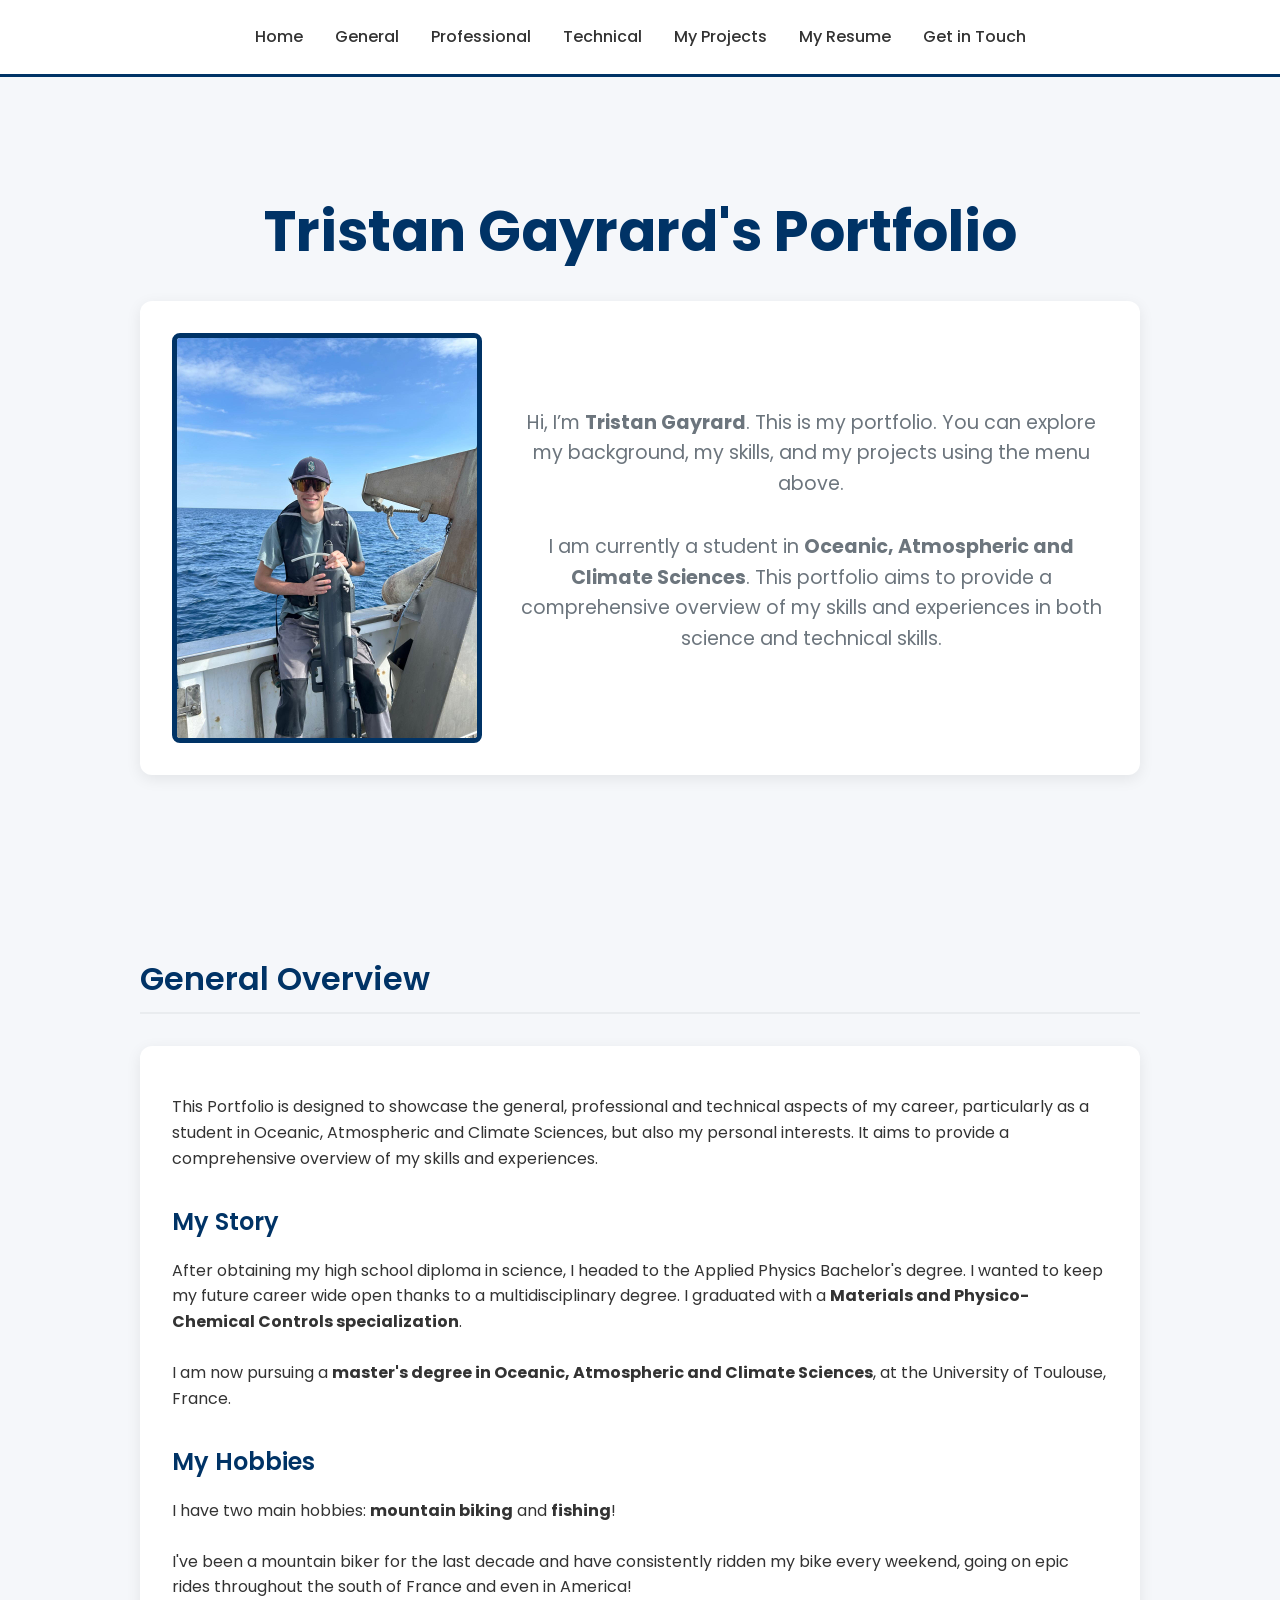
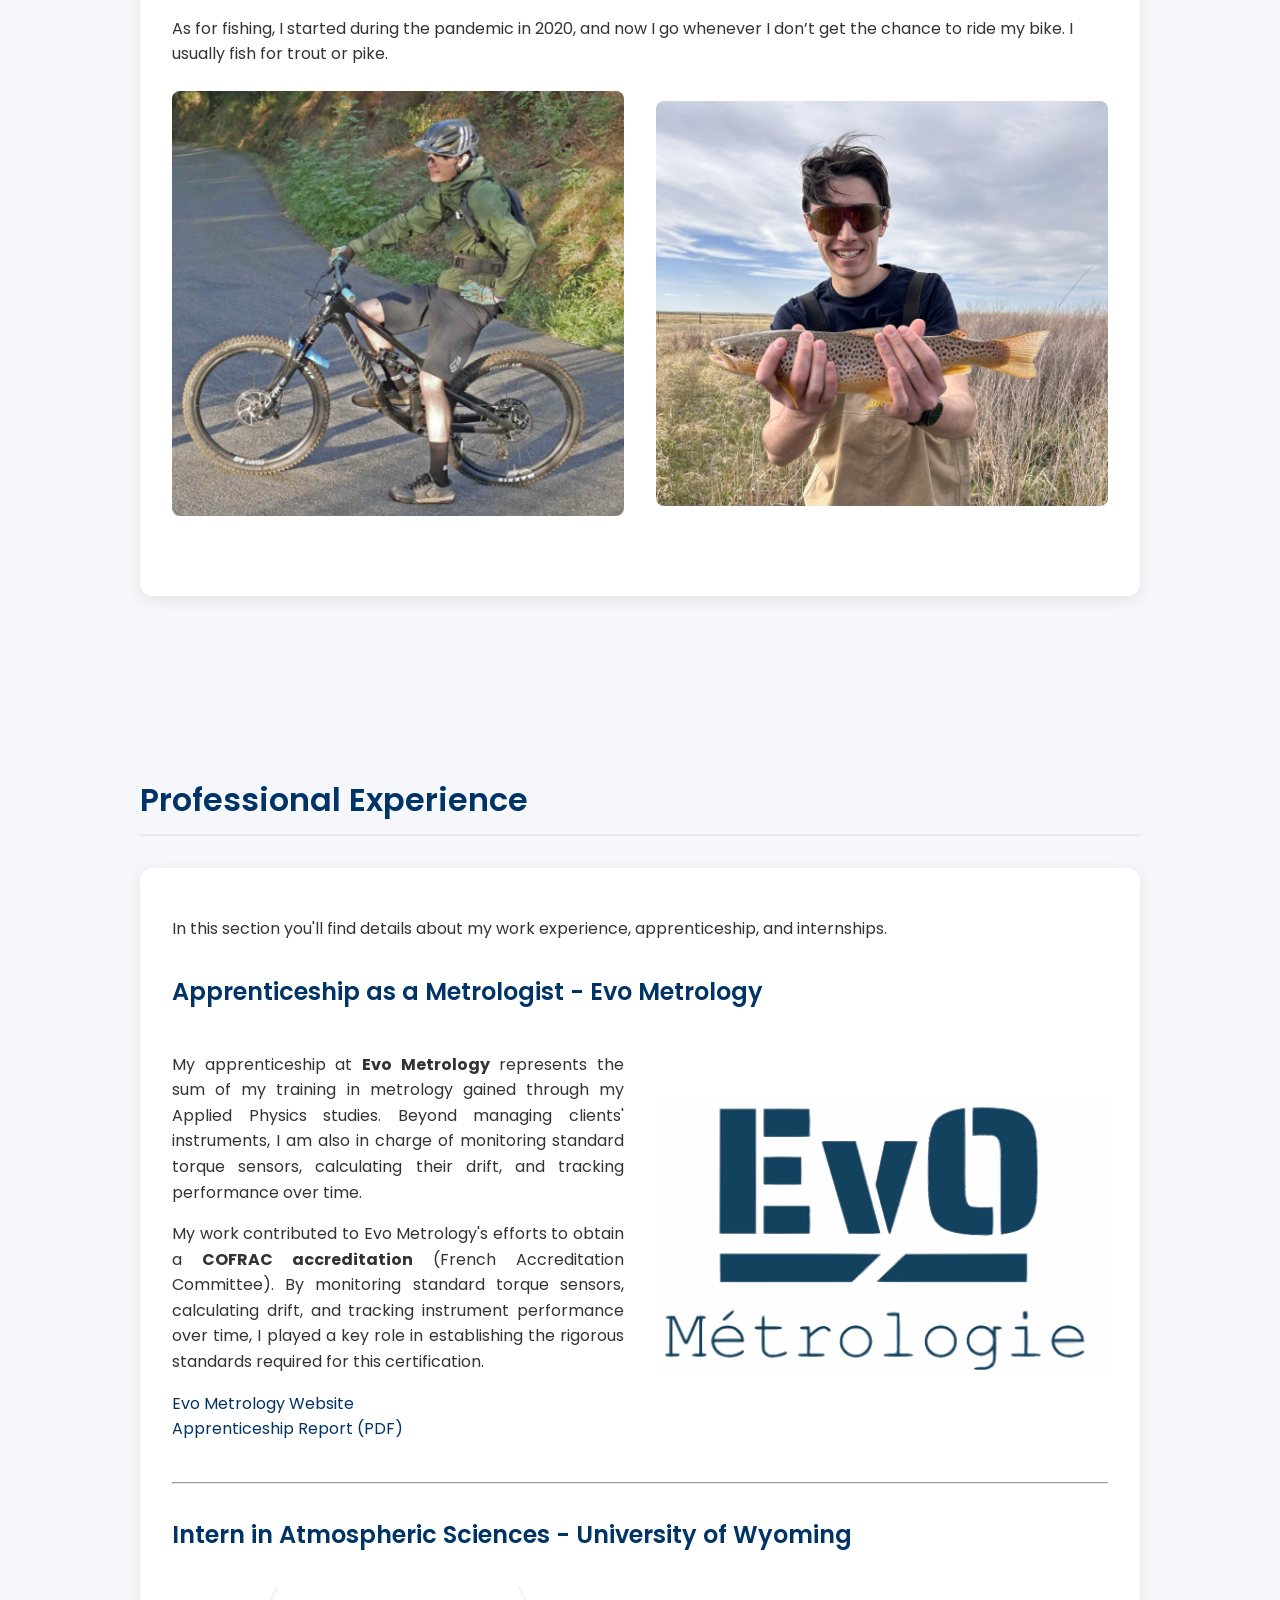
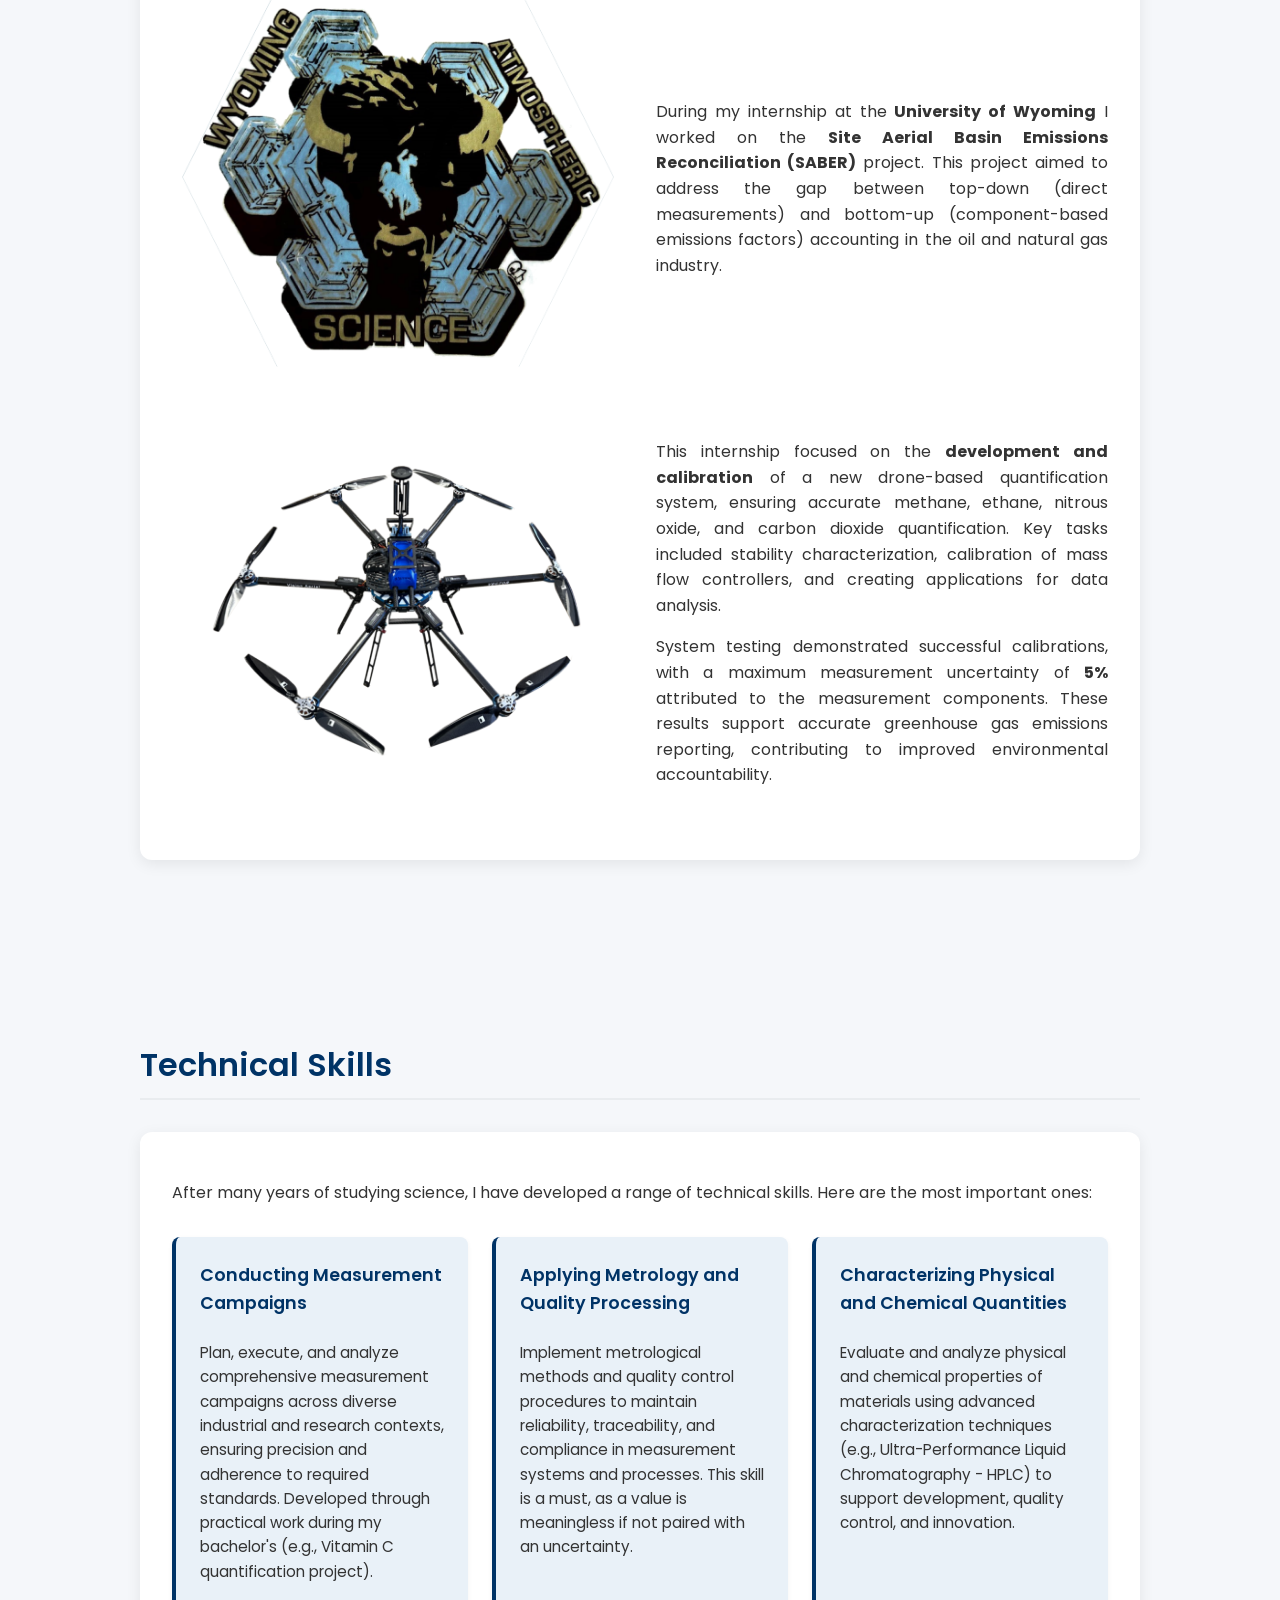
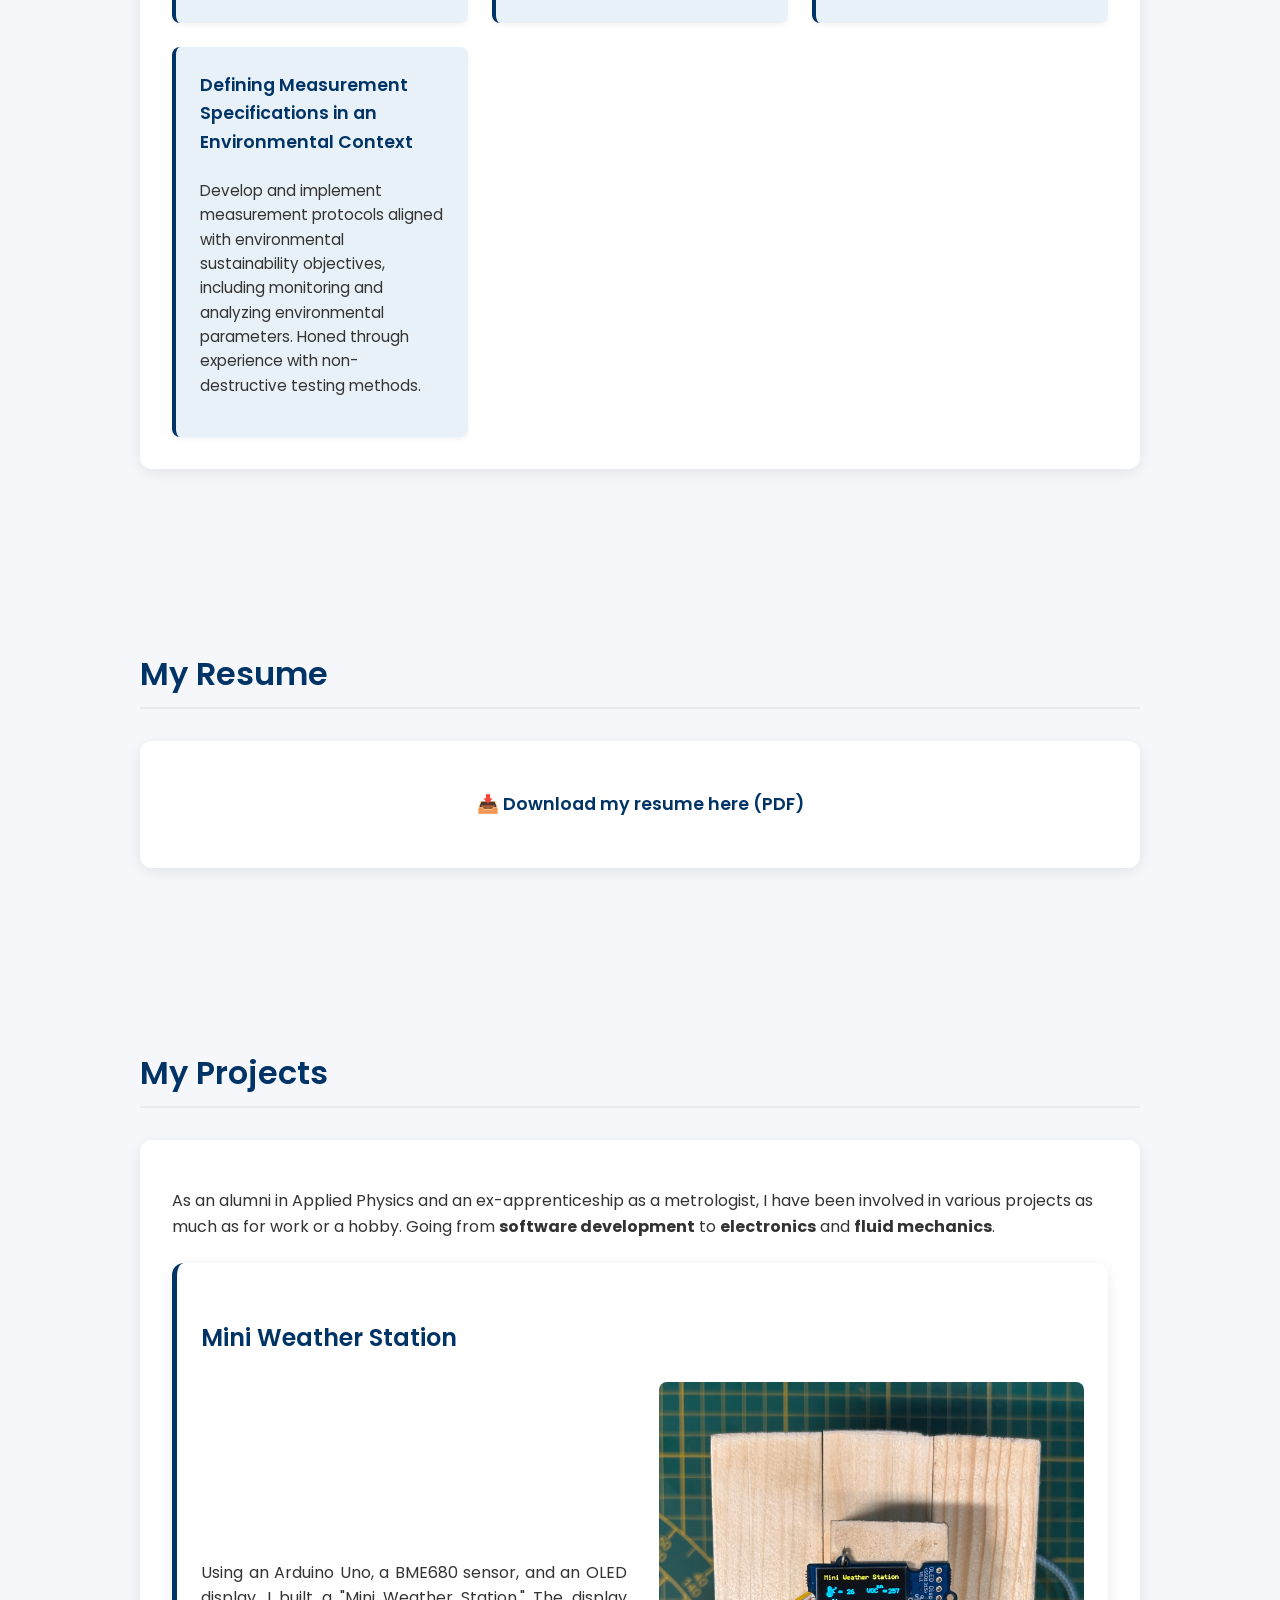
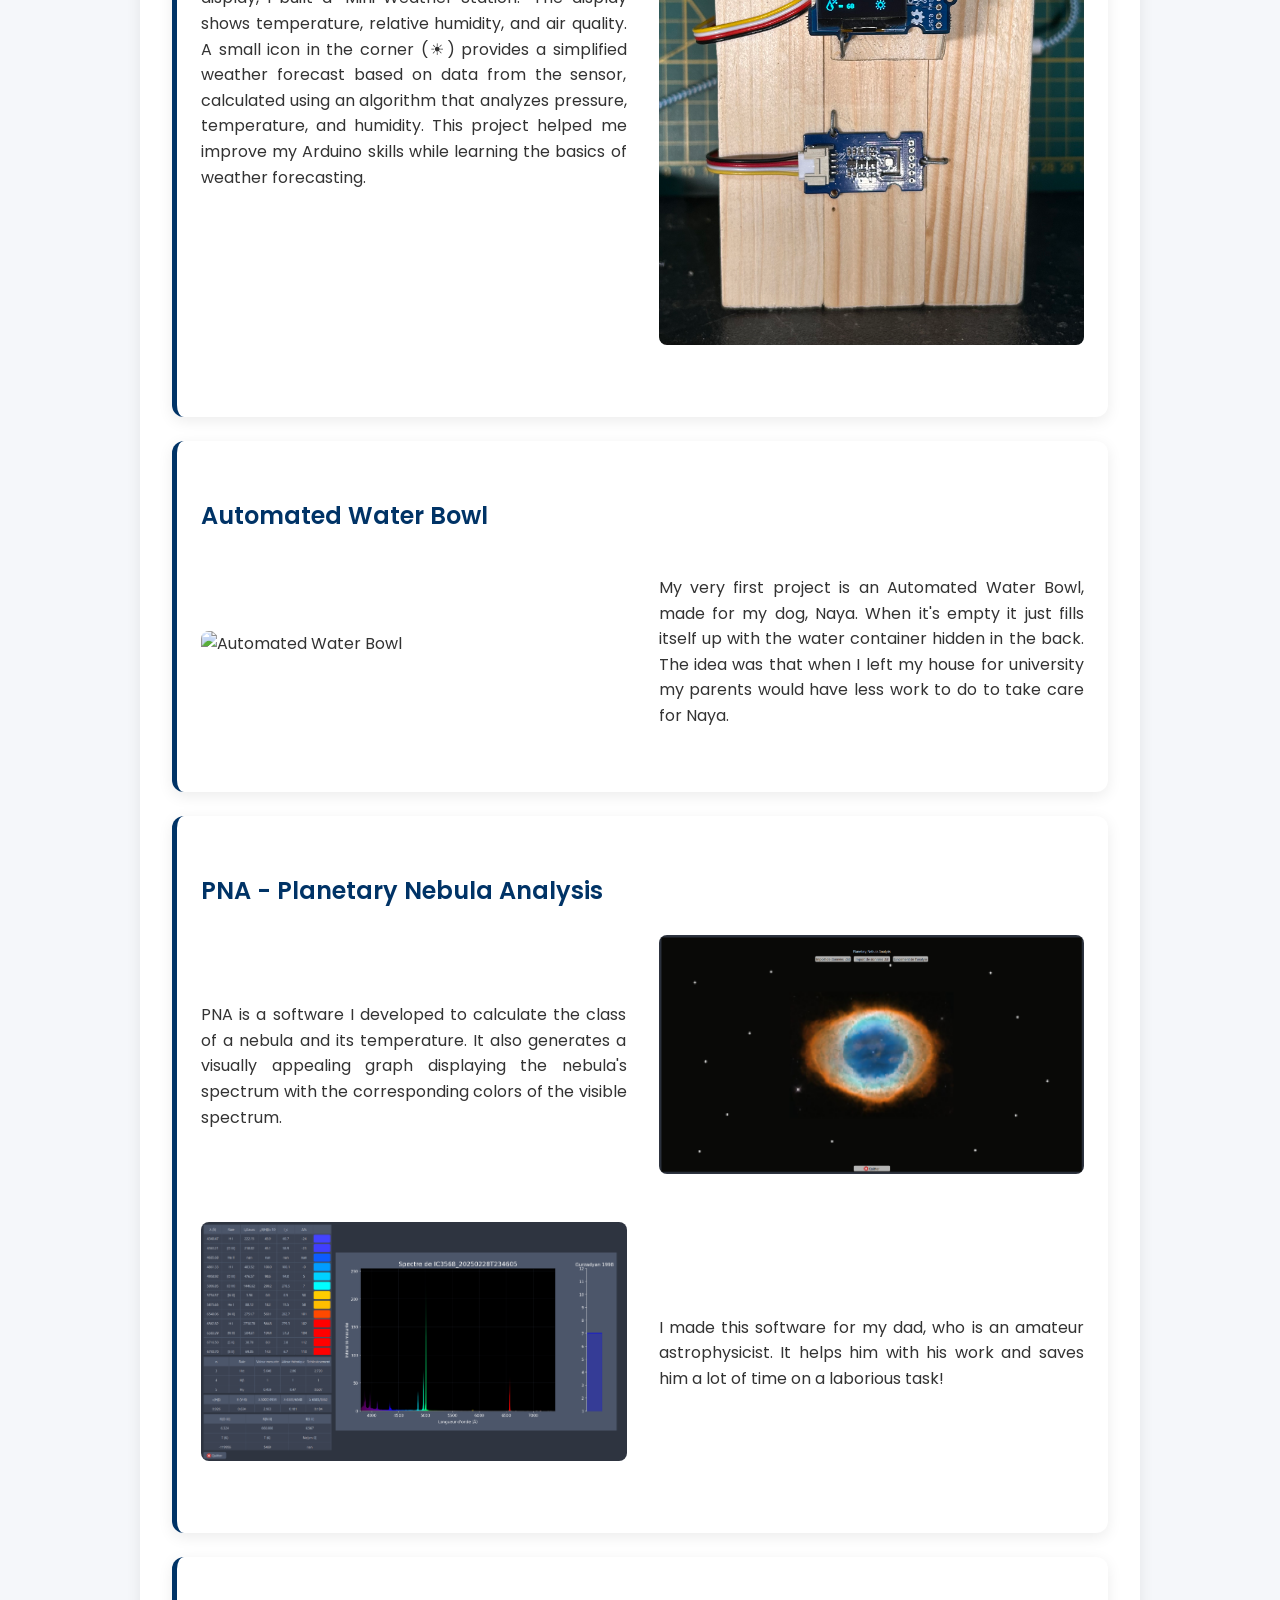
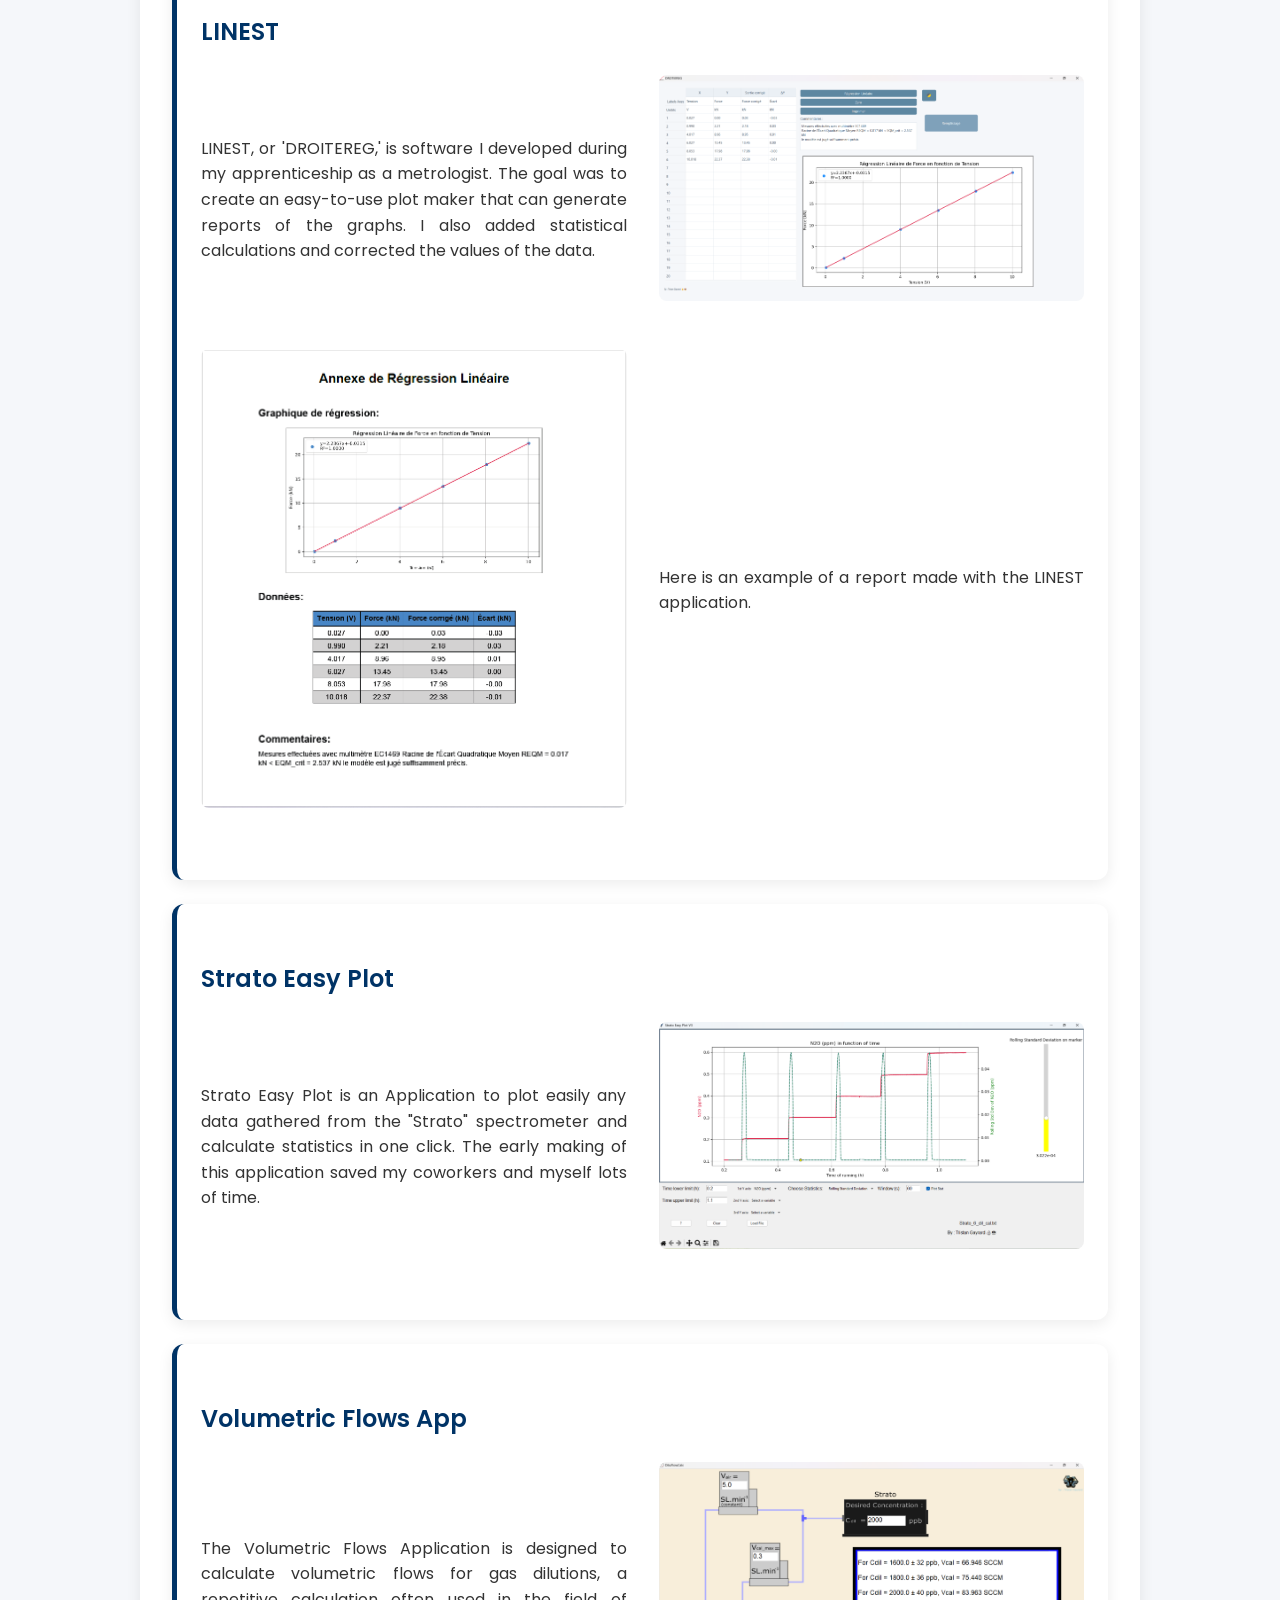
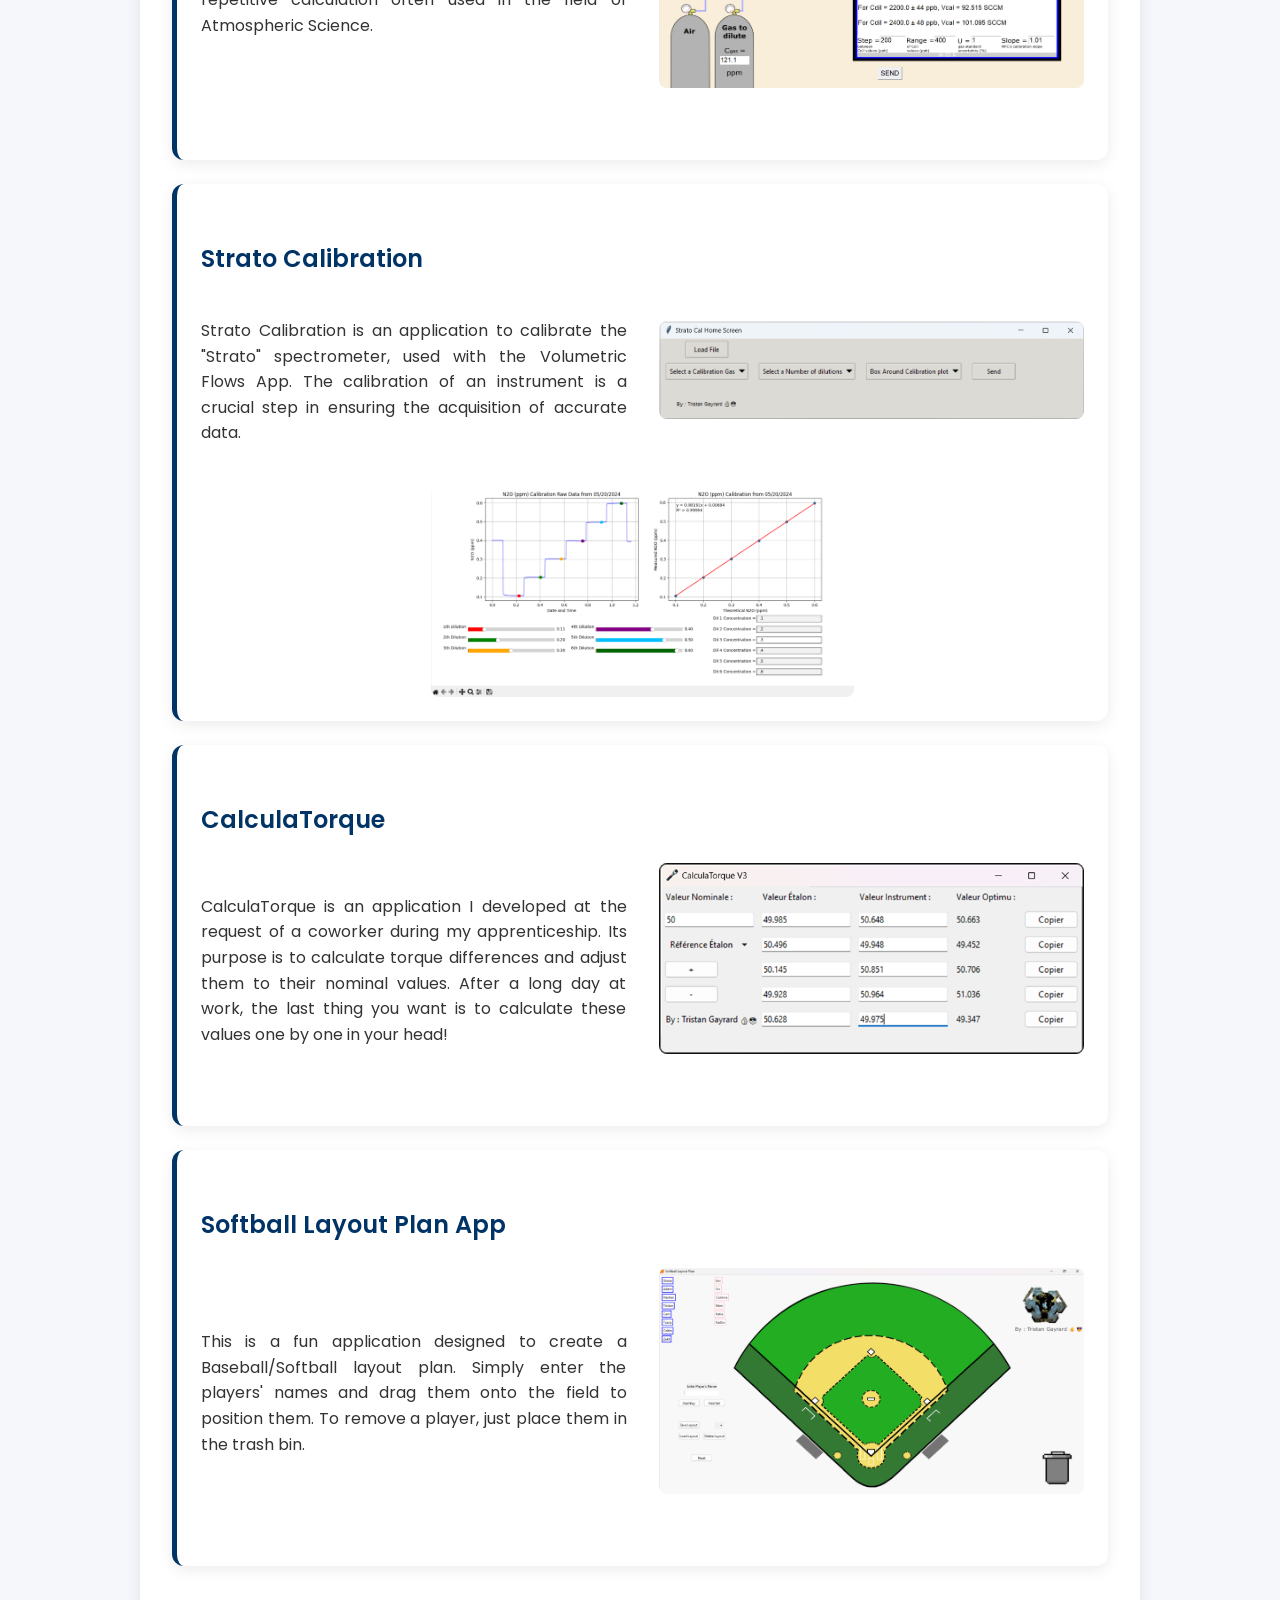
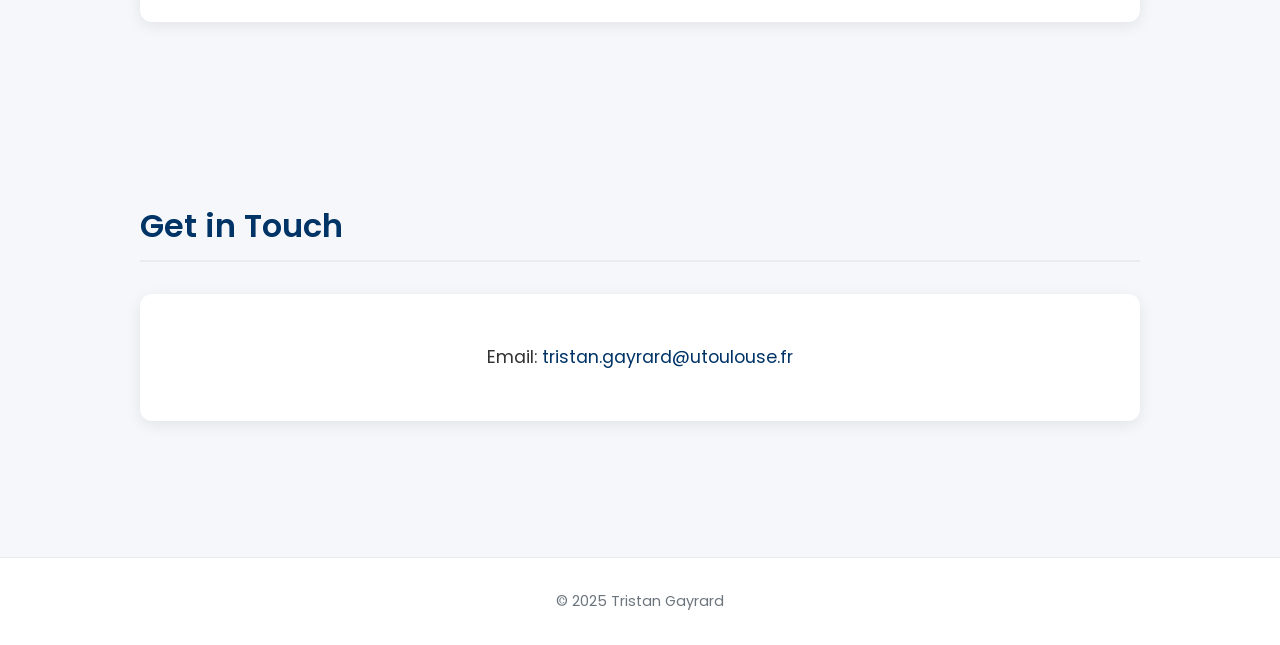
==== commit 305eb452: "Update index.html" ====
--- a/index.html
+++ b/index.html
@@ -527,7 +527,7 @@
     </section>
 
     <footer>
-        &copy; 2025 Tristan Gayrard — Portfolio - Styled by Gemini
+        &copy; 2025 Tristan Gayrard
     </footer>
 
 </body>
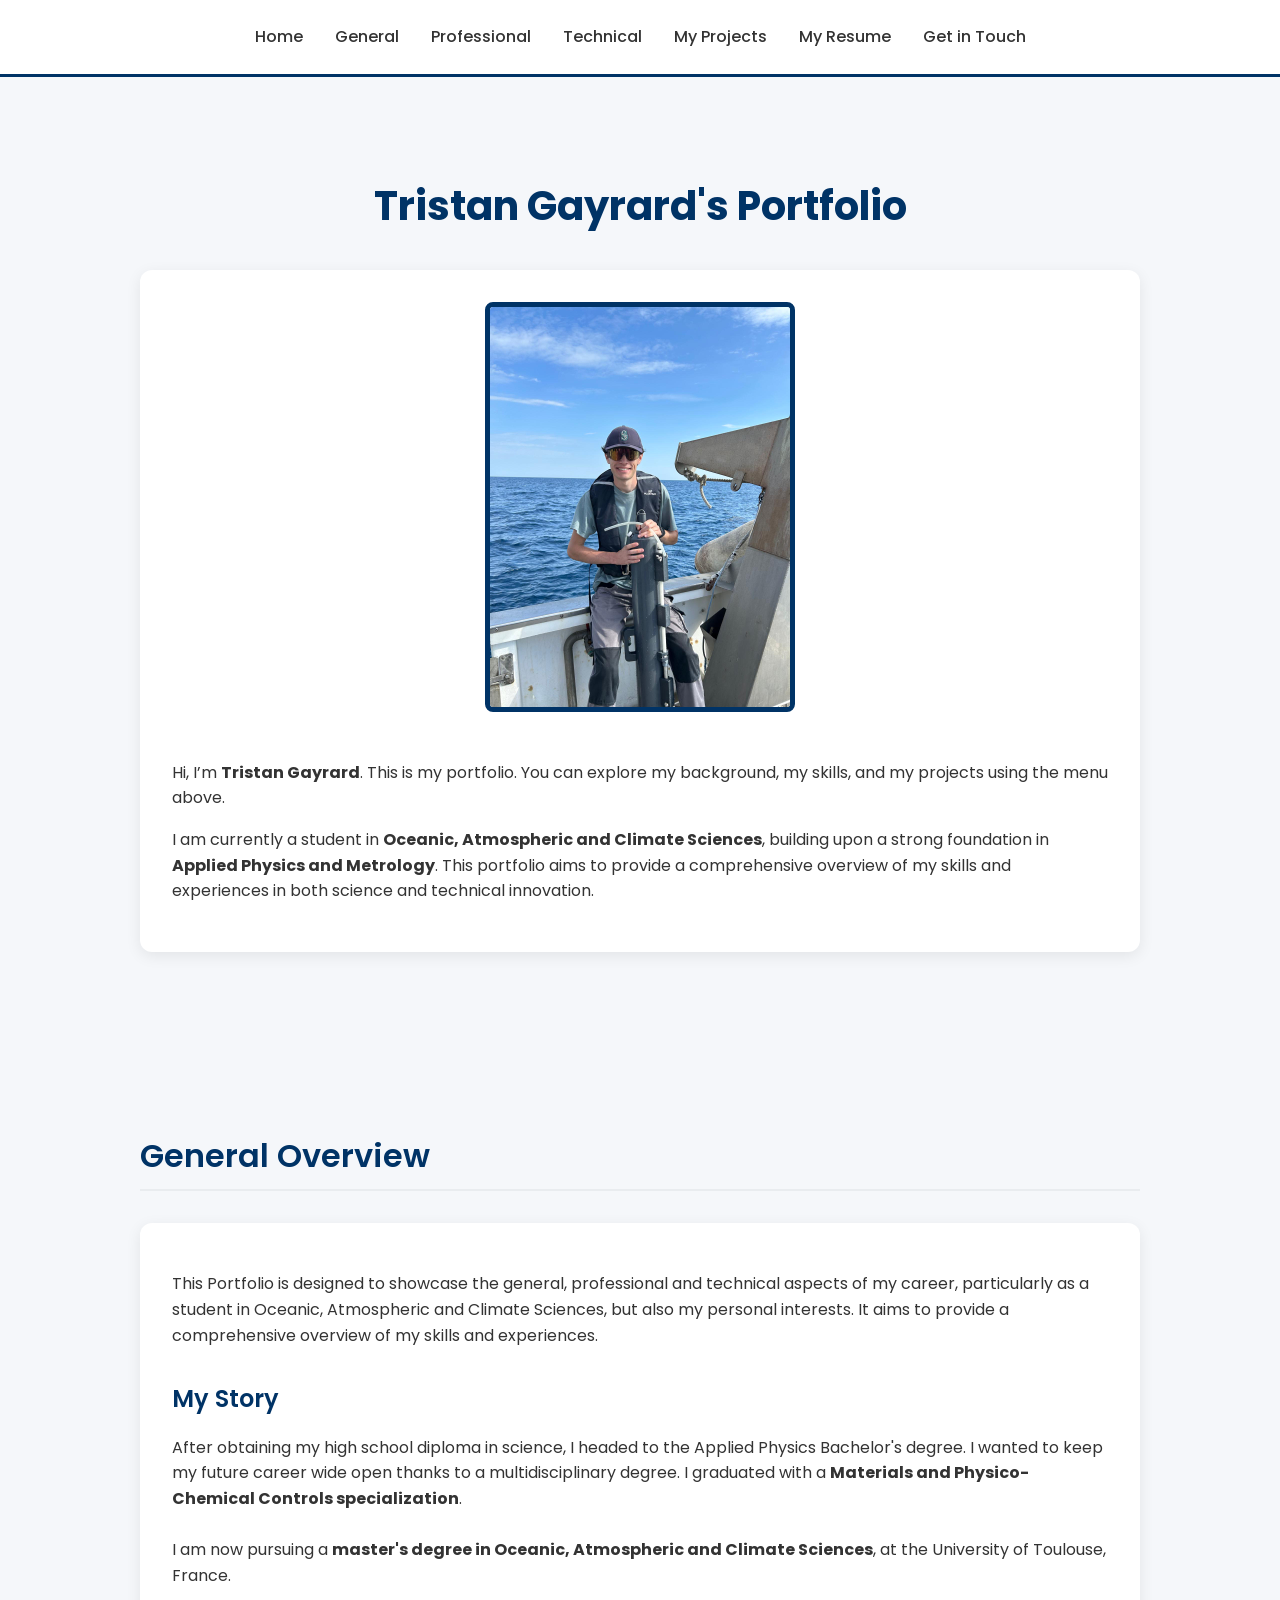
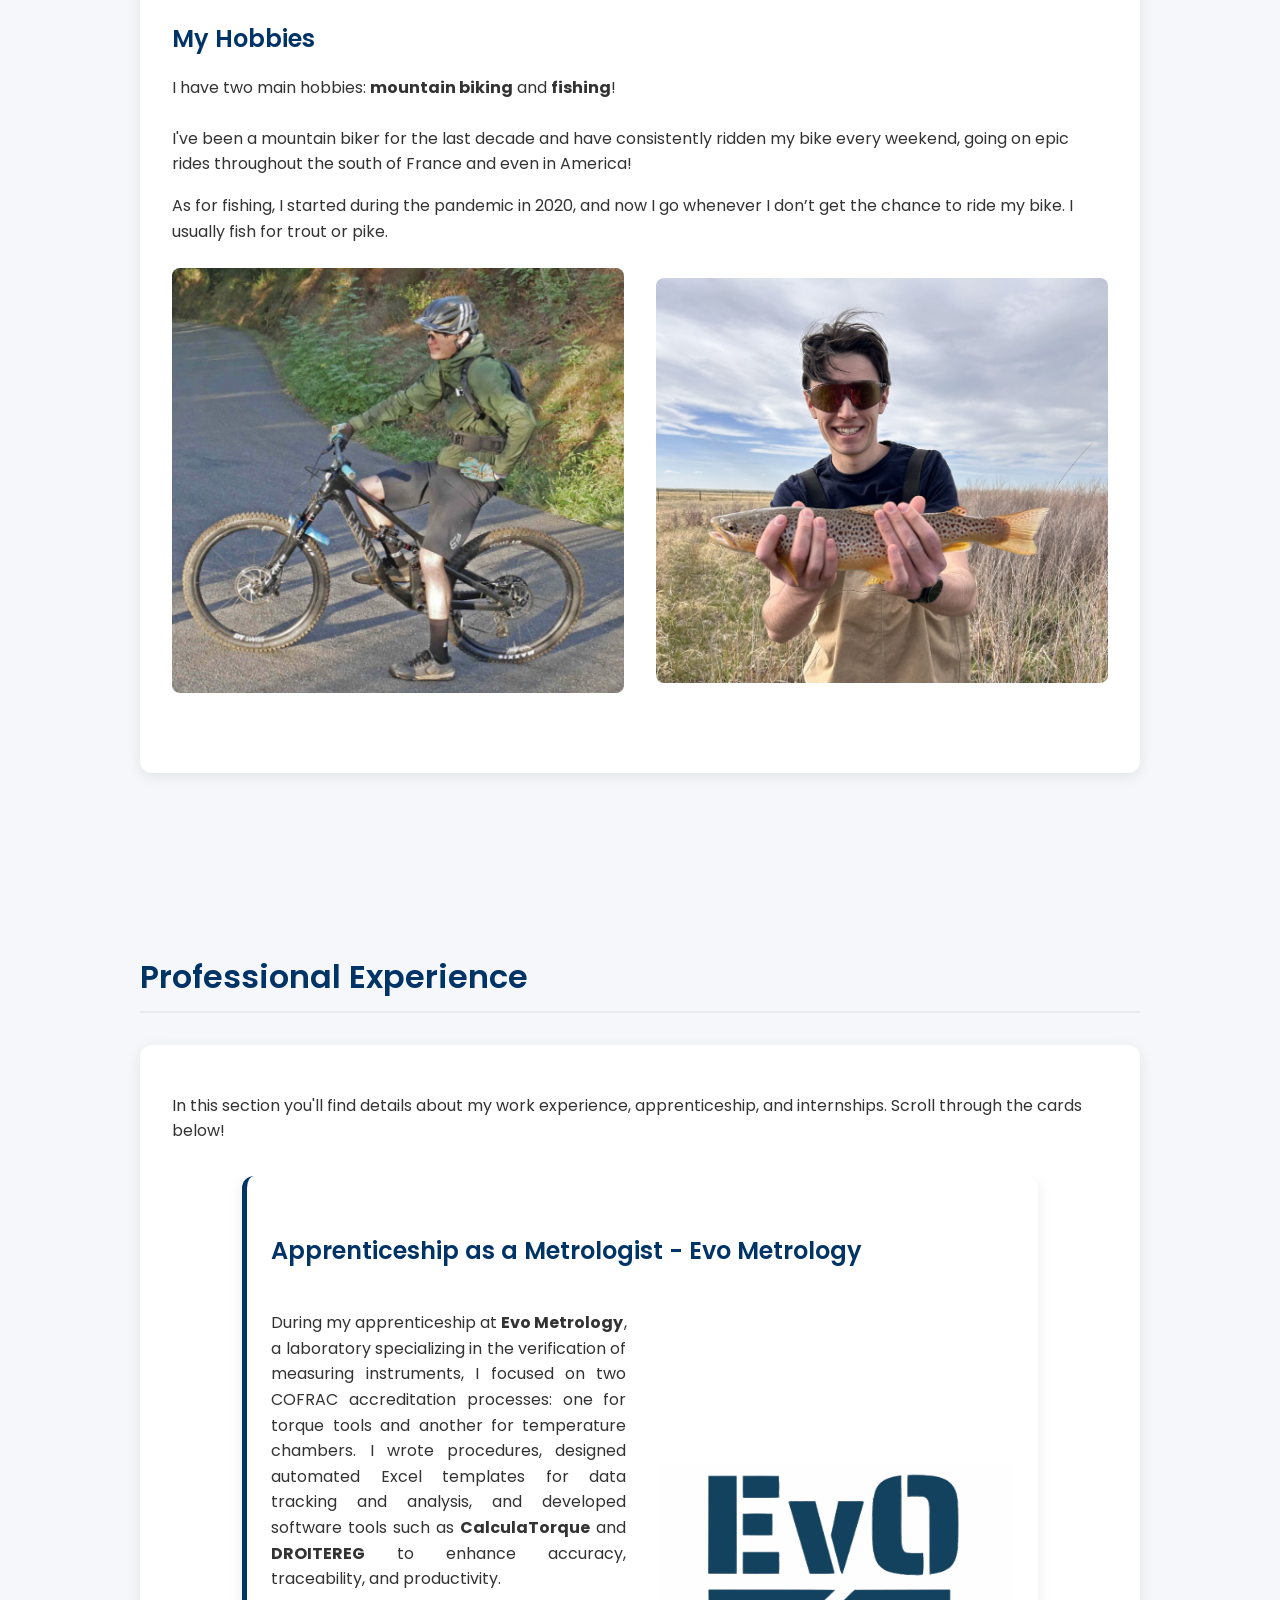
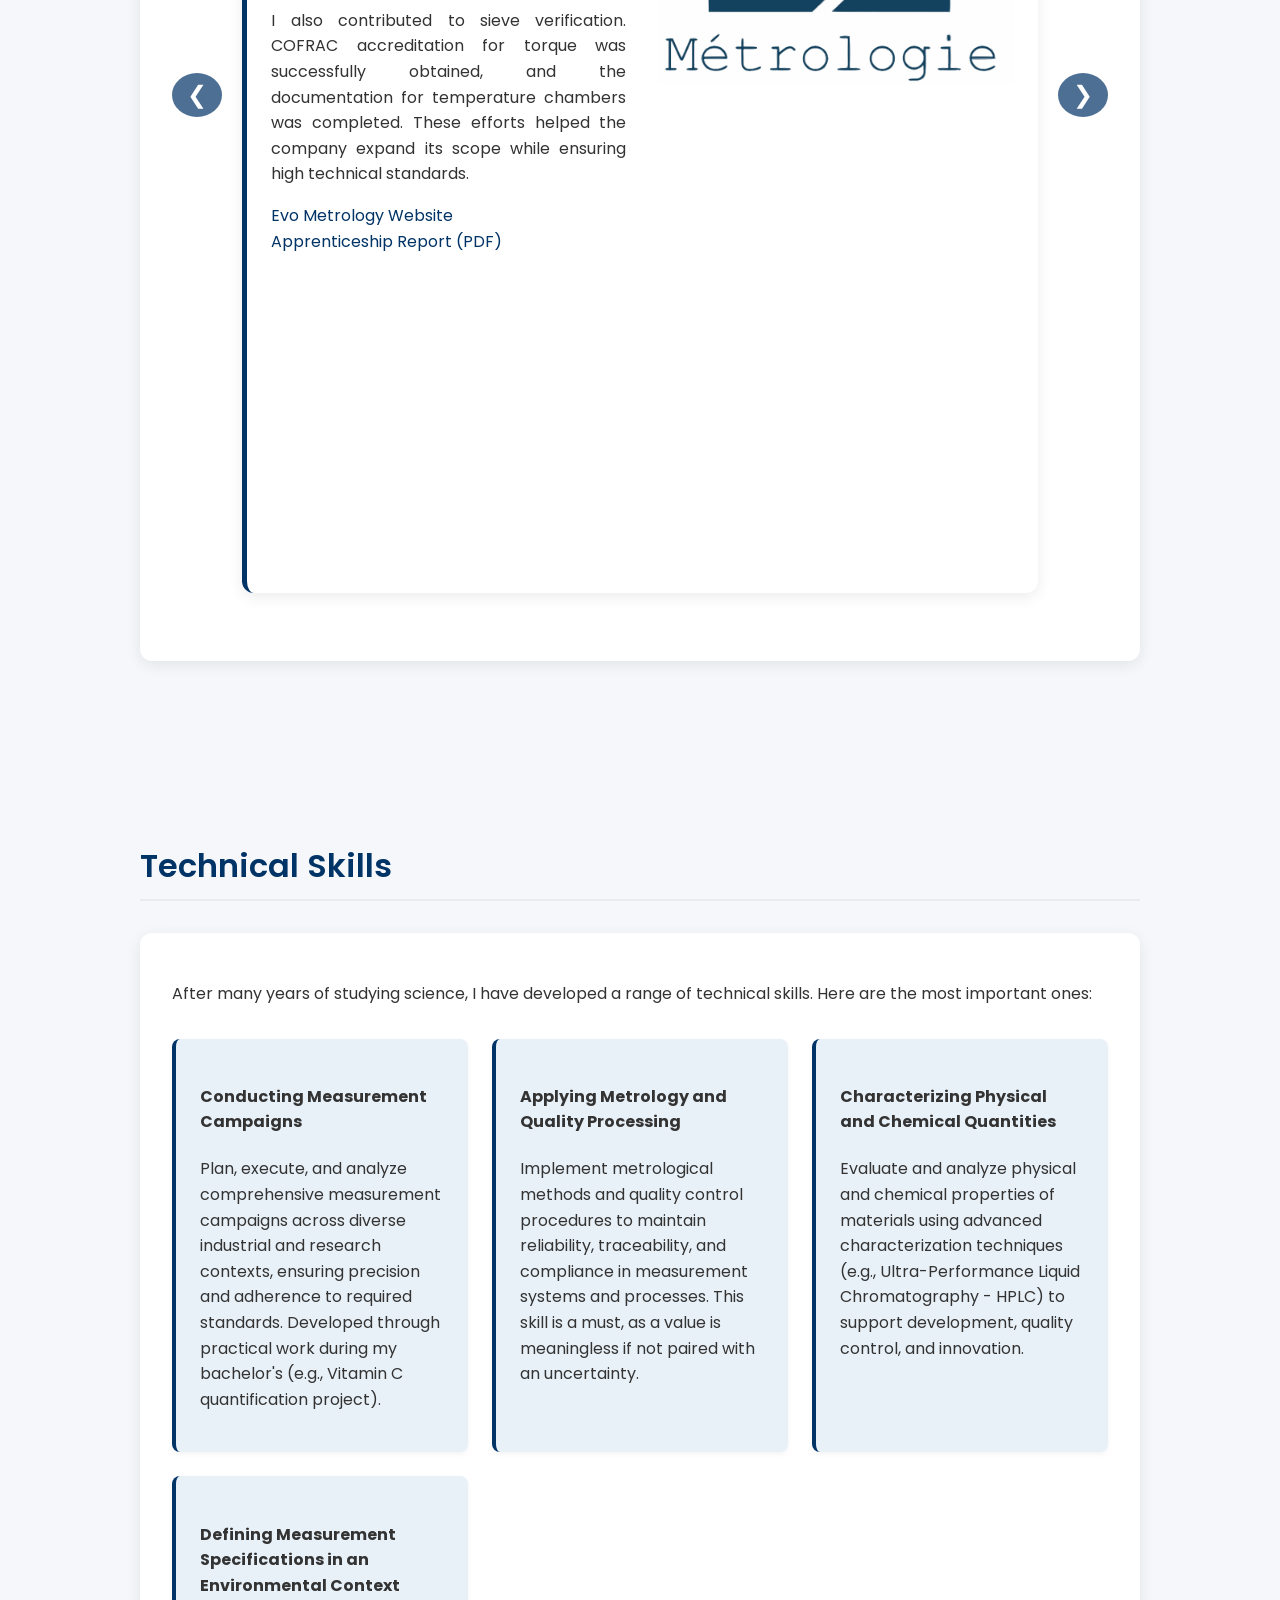
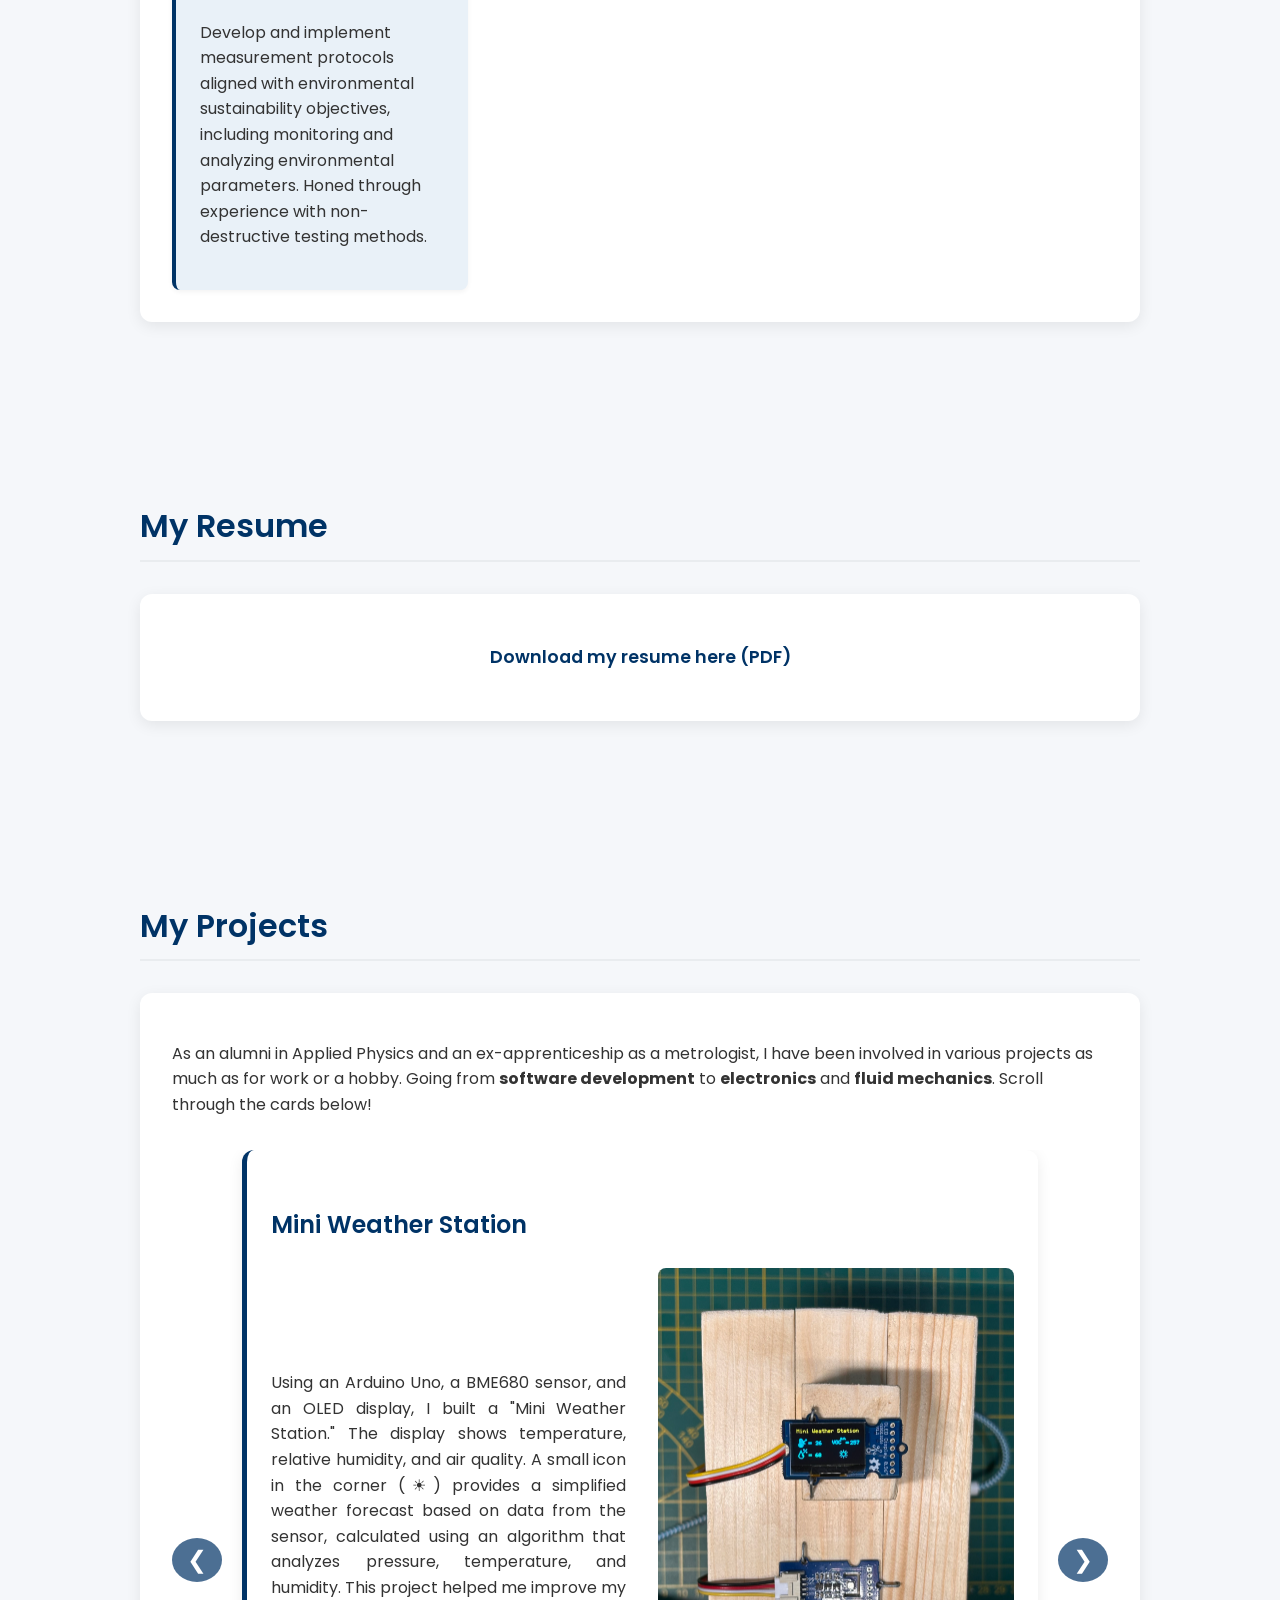
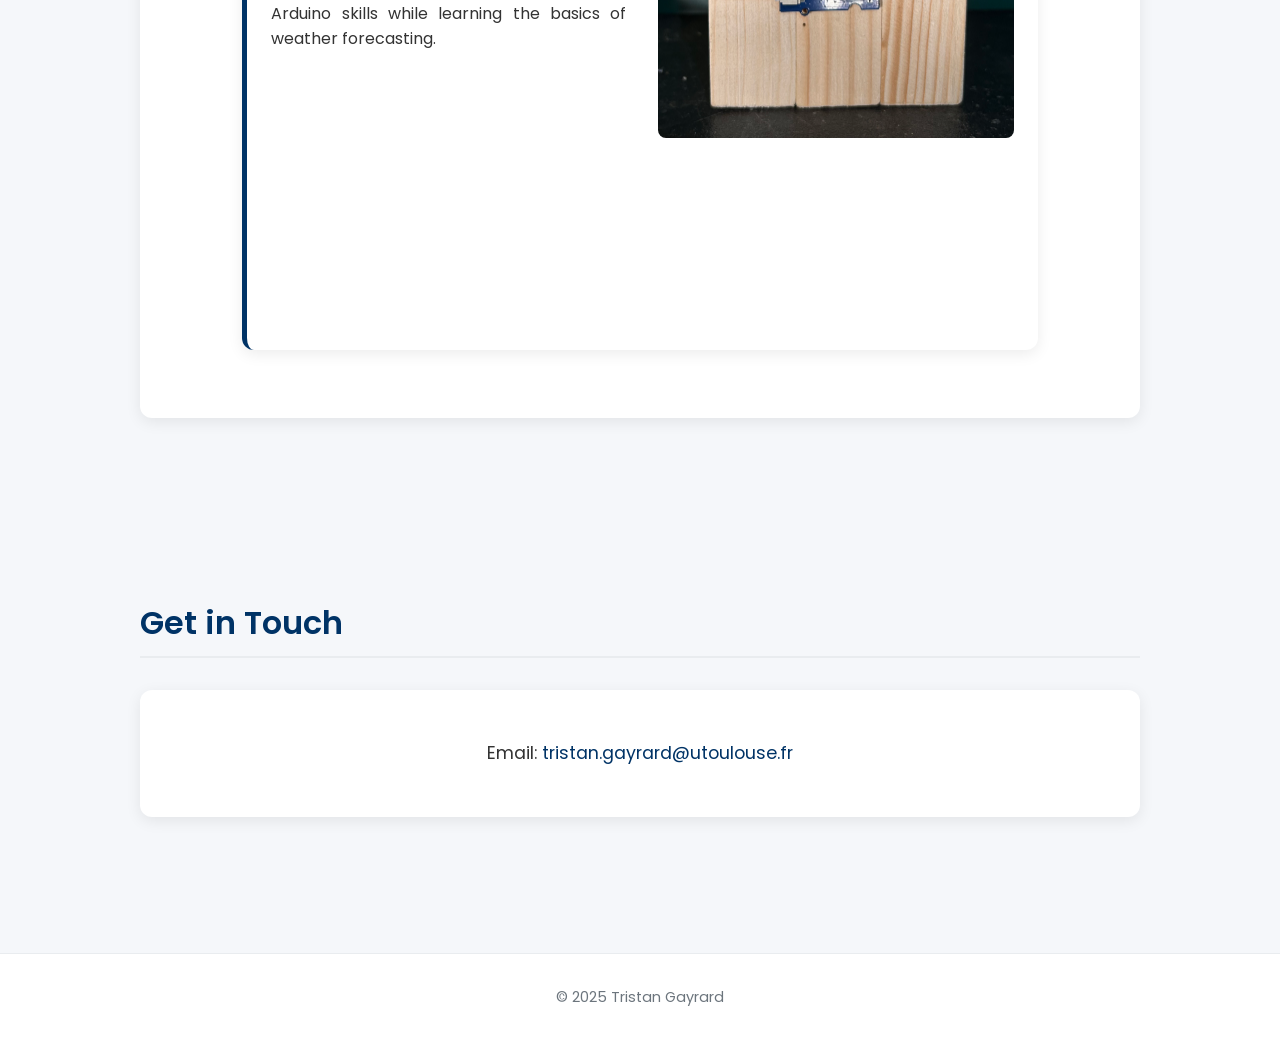
==== commit b7f8531a: "separated the code in sections" ====
--- a/index.html
+++ b/index.html
@@ -1,5 +1,6 @@
 <!DOCTYPE html>
 <html lang="en">
+
 <head>
     <meta charset="UTF-8">
     <meta name="viewport" content="width=device-width, initial-scale=1.0">
@@ -37,9 +38,9 @@
 
         nav {
             display: flex;
-            justify-content: center; 
+            justify-content: center;
             gap: 2rem;
-            flex-wrap: wrap; 
+            flex-wrap: wrap;
         }
 
         nav a {
@@ -96,71 +97,44 @@
             text-decoration: underline;
         }
 
-        /* --- 'Card' Components --- */
+        /* --- 'Card' Components (Used widely) --- */
         .card {
             background: var(--secondary-color);
             padding: 2rem;
             border-radius: 12px;
-            box-shadow: 0 4px 15px rgba(0,0,0,0.08);
+            box-shadow: 0 4px 15px rgba(0, 0, 0, 0.08);
             margin: 1.5rem 0;
             transition: transform 0.3s;
         }
-        /* Project card has a distinct accent */
-        .project-card {
-            border-left: 5px solid var(--primary-color);
-            padding: 1.5rem; /* Slightly reduced padding for internal project cards */
-        }
-        .card:hover {
-            transform: translateY(-5px);
-        }
-
-        /* --- Specific Layouts --- */
-
-        /* Home Section */
-        #home h1 {
-            font-size: 3.5rem;
-            margin-bottom: 1rem;
-        }
-        #home .card p {
-            font-size: 1.2rem;
-            text-align: center;
-            margin-bottom: 2rem;
-            color: var(--light-text-color);
-        }
+        
+        /* Styles pour Home, General, Professional */
         .home-content {
             display: flex;
             align-items: center;
             justify-content: center;
             gap: 2rem;
-            flex-direction: column; 
-        }
+            flex-direction: column;
+        }
+
         .home-content img {
-            max-width: 300px; 
+            max-width: 300px;
             height: auto;
-            border-radius: 8px; 
+            border-radius: 8px;
             border: 5px solid var(--primary-color);
             object-fit: cover;
         }
-        @media (min-width: 768px) {
-            .home-content {
-                flex-direction: row; 
-            }
-            .home-content img {
-                max-width: 50%;
-                max-height: 400px;
-            }
-        }
-        
-        /* Two Columns for Hobbies/Experience/Projects */
+        
         .two-columns {
             display: flex;
             gap: 2rem;
             margin: 1.5rem 0;
-            align-items: center; 
-        }
-        .two-columns > div {
+            align-items: center;
+        }
+
+        .two-columns>div {
             flex: 1;
         }
+
         .two-columns img {
             width: 100%;
             height: auto;
@@ -168,14 +142,7 @@
             object-fit: cover;
             margin-bottom: 1rem;
         }
-        .project-image-full-width {
-            width: 100%;
-            height: auto;
-            border-radius: 8px;
-            margin-top: 1rem;
-        }
-
-
+        
         /* Technical Section (Skills) */
         .skills-grid {
             display: grid;
@@ -183,22 +150,104 @@
             gap: 1.5rem;
             margin-top: 2rem;
         }
+
         .skill-item {
             padding: 1.5rem;
-            background: #e9f1f8; 
+            background: #e9f1f8;
             border-radius: 8px;
-            box-shadow: 0 2px 5px rgba(0,0,0,0.05);
+            box-shadow: 0 2px 5px rgba(0, 0, 0, 0.05);
             border-left: 4px solid var(--primary-color);
         }
-        .skill-item h4 {
-            color: var(--primary-color);
-            margin-top: 0;
-            font-size: 1.1rem;
-            font-weight: 600;
-        }
-        .skill-item p {
-            font-size: 0.95rem;
-            color: var(--text-color);
+
+        /* ==================================== */
+        /* --- CAROUSEL SPECIFIC STYLES --- */
+        /* ==================================== */
+        .carousel-container {
+            position: relative;
+            overflow: hidden;
+            padding: 1rem 0;
+            margin-top: 1rem;
+        }
+
+        .projects-wrapper {
+            display: flex;
+            overflow-x: auto;
+            scroll-behavior: smooth;
+            gap: 40px; 
+            padding-bottom: 20px;
+            scrollbar-width: none;
+            -ms-overflow-style: none;
+        }
+
+        .projects-wrapper::-webkit-scrollbar {
+            display: none;
+        }
+
+        .project-card-carousel {
+            flex: 0 0 85%; /* Chaque carte prend 85% de la largeur du wrapper */
+            max-width: 90%;
+            box-sizing: border-box;
+            padding: 1.5rem;
+            border-left: 5px solid var(--primary-color);
+            margin: 0; 
+            margin-left: 7.5%; /* Centre la carte visuellement */
+        }
+
+        .project-card-carousel img {
+            max-width: 100%;
+            height: auto;
+            object-fit: contain;
+            border-radius: 8px;
+        }
+        
+        .project-card-carousel .two-columns img {
+            /* Fixe la taille des images internes */
+            max-width: 100%;
+            height: auto;
+            margin-bottom: 0.5rem;
+        }
+
+        /* Flèches de navigation */
+        .nav-arrow {
+            position: absolute;
+            top: 50%;
+            transform: translateY(-50%);
+            background: rgba(0, 51, 102, 0.7);
+            color: white;
+            border: none;
+            padding: 10px 15px;
+            cursor: pointer;
+            z-index: 10;
+            border-radius: 50%;
+            font-size: 1.5rem;
+            line-height: 1;
+            transition: background 0.3s;
+        }
+
+        .nav-arrow:hover {
+            background: var(--primary-color);
+        }
+
+        .left-arrow {
+            left: 0;
+        }
+
+        .right-arrow {
+            right: 0;
+        }
+
+        /* Mobile-First Adjustments */
+        @media (max-width: 768px) {
+            .section {
+                padding: 2rem 1rem;
+            }
+            .two-columns {
+                flex-direction: column;
+            }
+            .nav-arrow {
+                padding: 5px 10px;
+                font-size: 1.2rem;
+            }
         }
         
         /* Footer */
@@ -211,34 +260,9 @@
             border-top: 1px solid var(--border-color);
             margin-top: 3rem;
         }
-        
-        /* Mobile-First Adjustments */
-        @media (max-width: 768px) {
-            .section {
-                padding: 2rem 1rem;
-            }
-            nav {
-                justify-content: space-around;
-                gap: 1rem;
-            }
-            nav a {
-                font-size: 0.9rem;
-            }
-            .two-columns {
-                flex-direction: column;
-            }
-            h1 {
-                font-size: 2rem;
-            }
-            h2 {
-                font-size: 1.5rem;
-            }
-            .project-image-full-width {
-                max-width: 100%; /* Ensure images don't overflow */
-            }
-        }
     </style>
 </head>
+
 <body>
 
     <header>
@@ -253,282 +277,79 @@
         </nav>
     </header>
 
-    <section class="section" id="home">
-        <h1>Tristan Gayrard's Portfolio</h1>
-        <div class="card home-content">
-            <img src="images/boat_pic.jpg" alt="Tristan's Profile Picture">
-            <div>
-                <p>
-                    Hi, I’m <strong>Tristan Gayrard</strong>. This is my portfolio. You can explore my background, my skills, and my projects using the menu above.
-                </p>
-                <p>
-                    I am currently a student in <strong>Oceanic, Atmospheric and Climate Sciences</strong>. This portfolio aims to provide a comprehensive overview of my skills and experiences in both science and technical skills.
-                </p>
-            </div>
-        </div>
-    </section>
-
-    <section class="section" id="general">
-        <h2>General Overview</h2>
-        <div class="card">
-            <p>This Portfolio is designed to showcase the general, professional and technical aspects of my career, particularly as a student in Oceanic, Atmospheric and Climate Sciences, but also my personal interests. It aims to provide a comprehensive overview of my skills and experiences.</p>
-
-            <h3>My Story</h3>
-            <p>
-                After obtaining my high school diploma in science, I headed to the Applied Physics Bachelor's degree. I wanted to keep my future career wide open thanks to a multidisciplinary degree. I graduated with a <strong>Materials and Physico-Chemical Controls specialization</strong>.<br><br>
-                I am now pursuing a <strong>master's degree in Oceanic, Atmospheric and Climate Sciences</strong>, at the University of Toulouse, France.
-            </p>
-
-            <h3>My Hobbies</h3>
-            <p>
-                I have two main hobbies: <strong>mountain biking</strong> and <strong>fishing</strong>!<br><br>
-                I've been a mountain biker for the last decade and have consistently ridden my bike every weekend, going on epic rides throughout the south of France and even in America!
-            </p>
-            <p>
-                As for fishing, I started during the pandemic in 2020, and now I go whenever I don’t get the chance to ride my bike. I usually fish for trout or pike.
-            </p>
-
-            <div class="two-columns">
-                <div>
-                    <img src="images/bike_pic.png" alt="Mountain Biking">
-                </div>
-                <div>
-                    <img src="images/fish_pic.jpg" alt="Fishing">
-                </div>
-            </div>
-        </div>
-    </section>
-
-    <section class="section" id="professional">
-        <h2>Professional Experience</h2>
-        <div class="card">
-            <p>In this section you'll find details about my work experience, apprenticeship, and internships.</p>
-
-            <h3>Apprenticeship as a Metrologist - Evo Metrology</h3>
-            <div class="two-columns">
-                <div style="text-align: justify;">
-                    <p>My apprenticeship at <strong>Evo Metrology</strong> represents the sum of my training in metrology gained through my Applied Physics studies. Beyond managing clients' instruments, I am also in charge of monitoring standard torque sensors, calculating their drift, and tracking performance over time.</p>
-                    <p>My work contributed to Evo Metrology's efforts to obtain a <strong>COFRAC accreditation</strong> (French Accreditation Committee). By monitoring standard torque sensors, calculating drift, and tracking instrument performance over time, I played a key role in establishing the rigorous standards required for this certification.</p>
-                    <p>
-                        <a href="https://www.evometrologie.com/" target="_blank" rel="noopener">Evo Metrology Website</a><br>
-                        <a href="images/Apprenticeship_Report_Tristan_Gayrard.pdf" download target="_blank" rel="noopener">Apprenticeship Report (PDF)</a>
-                    </p>
-                </div>
-                <div>
-                    <img src="images/logo_evo.png" alt="Evo Metrology Logo">
-                </div>
-            </div>
-            
-            <hr> 
-
-            <h3>Intern in Atmospheric Sciences - University of Wyoming</h3>
-            <div class="two-columns">
-                <div>
-                    <img src="images/logo_uwyo.png" alt="University of Wyoming Logo">
-                </div>
-                <div style="text-align: justify;">
-                    <p>During my internship at the <strong>University of Wyoming</strong> I worked on the <strong>Site Aerial Basin Emissions Reconciliation (SABER)</strong> project. This project aimed to address the gap between top-down (direct measurements) and bottom-up (component-based emissions factors) accounting in the oil and natural gas industry.</p>
-                </div>
-            </div>
-
-            <div class="two-columns">
-                <div>
-                    <img src="images/drone.png" alt="Greenhouse gas measuring drone">
-                </div>
-                <div style="text-align: justify;">
-                    <p>This internship focused on the <strong>development and calibration</strong> of a new drone-based quantification system, ensuring accurate methane, ethane, nitrous oxide, and carbon dioxide quantification. Key tasks included stability characterization, calibration of mass flow controllers, and creating applications for data analysis.</p>
-                    <p>System testing demonstrated successful calibrations, with a maximum measurement uncertainty of <strong>5%</strong> attributed to the measurement components. These results support accurate greenhouse gas emissions reporting, contributing to improved environmental accountability.</p>
-                </div>
-            </div>
-        </div>
-    </section>
-
-    <section class="section" id="technical">
-        <h2>Technical Skills</h2>
-        <div class="card">
-            <p>After many years of studying science, I have developed a range of technical skills. Here are the most important ones:</p>
-            
-            <div class="skills-grid">
-                
-                <div class="skill-item">
-                    <h4>Conducting Measurement Campaigns</h4>
-                    <p>Plan, execute, and analyze comprehensive measurement campaigns across diverse industrial and research contexts, ensuring precision and adherence to required standards. Developed through practical work during my bachelor's (e.g., Vitamin C quantification project).</p>
-                </div>
-                
-                <div class="skill-item">
-                    <h4>Applying Metrology and Quality Processing</h4>
-                    <p>Implement metrological methods and quality control procedures to maintain reliability, traceability, and compliance in measurement systems and processes. This skill is a must, as a value is meaningless if not paired with an uncertainty.</p>
-                </div>
-                
-                <div class="skill-item">
-                    <h4>Characterizing Physical and Chemical Quantities</h4>
-                    <p>Evaluate and analyze physical and chemical properties of materials using advanced characterization techniques (e.g., Ultra-Performance Liquid Chromatography - HPLC) to support development, quality control, and innovation.</p>
-                </div>
-
-                <div class="skill-item">
-                    <h4>Defining Measurement Specifications in an Environmental Context</h4>
-                    <p>Develop and implement measurement protocols aligned with environmental sustainability objectives, including monitoring and analyzing environmental parameters. Honed through experience with non-destructive testing methods.</p>
-                </div>
-
-            </div>
-        </div>
-    </section>
-
-    <section class="section" id="resume">
-        <h2>My Resume</h2>
-        <div class="card" style="text-align: center;">
-            <p style="font-size: 1.1rem; font-weight: 600;">
-                <a href="images/CV_Gayrard_Tristan.pdf" download target="_blank" rel="noopener">📥 Download my resume here (PDF)</a>
-            </p>
-        </div>
-    </section>
-
-    <section class="section" id="projects">
-        <h2>My Projects</h2>
-        <div class="card">
-            <p>As an alumni in Applied Physics and an ex-apprenticeship as a metrologist, I have been involved in various projects as much as for work or a hobby. Going from <strong>software development</strong> to <strong>electronics</strong> and <strong>fluid mechanics</strong>.</p>
-
-            <div class="card project-card">
-                <h3>Mini Weather Station</h3>
-                <div class="two-columns">
-                    <div style="text-align: justify;">
-                        <p>Using an Arduino Uno, a BME680 sensor, and an OLED display, I built a "Mini Weather Station." The display shows temperature, relative humidity, and air quality. A small icon in the corner (☀) provides a simplified weather forecast based on data from the sensor, calculated using an algorithm that analyzes pressure, temperature, and humidity. This project helped me improve my Arduino skills while learning the basics of weather forecasting.</p>
-                    </div>
-                    <div>
-                        <img src="images/mini_weather_station.jpg" alt="Mini Weather Station">
-                    </div>
-                </div>
-            </div>
-
-            <div class="card project-card">
-                <h3>Automated Water Bowl</h3>
-                <div class="two-columns">
-                    <div>
-                        <img src="images/water_bowl.png" alt="Automated Water Bowl">
-                    </div>
-                    <div style="text-align: justify;">
-                        <p>My very first project is an Automated Water Bowl, made for my dog, Naya. When it's empty it just fills itself up with the water container hidden in the back. The idea was that when I left my house for university my parents would have less work to do to take care for Naya.</p>
-                    </div>
-                </div>
-            </div>
-
-            <div class="card project-card">
-                <h3>PNA - Planetary Nebula Analysis</h3>
-                <div class="two-columns">
-                    <div style="text-align: justify;">
-                        <p>PNA is a software I developed to calculate the class of a nebula and its temperature. It also generates a visually appealing graph displaying the nebula's spectrum with the corresponding colors of the visible spectrum.</p>
-                    </div>
-                    <div>
-                        <img src="images/screenshots/PNA/PNA1.png" alt="PNA Software Screenshot 1">
-                    </div>
-                </div>
-                <div class="two-columns">
-                    <div>
-                        <img src="images/screenshots/PNA/PNA2.png" alt="PNA Software Screenshot 2">
-                    </div>
-                    <div style="text-align: justify;">
-                        <p>I made this software for my dad, who is an amateur astrophysicist. It helps him with his work and saves him a lot of time on a laborious task!</p>
-                    </div>
-                </div>
-            </div>
-            
-            <div class="card project-card">
-                <h3>LINEST</h3>
-                <div class="two-columns">
-                    <div style="text-align: justify;">
-                        <p>LINEST, or 'DROITEREG,' is software I developed during my apprenticeship as a metrologist. The goal was to create an easy-to-use plot maker that can generate reports of the graphs. I also added statistical calculations and corrected the values of the data.</p>
-                    </div>
-                    <div>
-                        <img src="images/screenshots/DROITEREG/DROITEREG2.png" alt="LINEST Software Screenshot 1">
-                    </div>
-                </div>
-                <div class="two-columns">
-                    <div>
-                        <img src="images/screenshots/DROITEREG/DROITEREG3.png" alt="LINEST Report Example">
-                    </div>
-                    <div style="text-align: justify;">
-                        <p>Here is an example of a report made with the LINEST application.</p>
-                    </div>
-                </div>
-            </div>
-            
-            <div class="card project-card">
-                <h3>Strato Easy Plot</h3>
-                <div class="two-columns">
-                    <div style="text-align: justify;">
-                        <p>Strato Easy Plot is an Application to plot easily any data gathered from the "Strato" spectrometer and calculate statistics in one click. The early making of this application saved my coworkers and myself lots of time.</p>
-                    </div>
-                    <div>
-                        <img src="images/screenshots/StratoEasyPlot/StratoEasyPlot.png" alt="Strato Easy Plot Screenshot">
-                    </div>
-                </div>
-            </div>
-
-            <div class="card project-card">
-                <h3>Volumetric Flows App</h3>
-                <div class="two-columns">
-                    <div style="text-align: justify;">
-                        <p>The Volumetric Flows Application is designed to calculate volumetric flows for gas dilutions, a repetitive calculation often used in the field of Atmospheric Science.</p>
-                    </div>
-                    <div>
-                        <img src="images/screenshots/DiluFlowCalc/DFC.png" alt="Volumetric Flows App Screenshot">
-                    </div>
-                </div>
-            </div>
-
-            <div class="card project-card">
-                <h3>Strato Calibration</h3>
-                <div class="two-columns">
-                    <div style="text-align: justify;">
-                        <p>Strato Calibration is an application to calibrate the "Strato" spectrometer, used with the Volumetric Flows App. The calibration of an instrument is a crucial step in ensuring the acquisition of accurate data.</p>
-                    </div>
-                    <div>
-                        <img src="images/screenshots/StratoCalibration/StratoCalibration1.png" alt="Strato Calibration Screenshot 1">
-                    </div>
-                </div>
-                <img src="images/screenshots/StratoCalibration/StratoCalibration2.png" alt="Strato Calibration Screenshot 2" class="project-image-full-width" style="max-width:48%;display:block;margin-left:auto;margin-right:auto;">
-            </div>
-
-            <div class="card project-card">
-                <h3>CalculaTorque</h3>
-                <div class="two-columns">
-                    <div style="text-align: justify;">
-                        <p>CalculaTorque is an application I developed at the request of a coworker during my apprenticeship. Its purpose is to calculate torque differences and adjust them to their nominal values. After a long day at work, the last thing you want is to calculate these values one by one in your head!</p>
-                    </div>
-                    <div>
-                        <img src="images/screenshots/CalculaTorque/CalculaTorque.png" alt="CalculaTorque Screenshot">
-                    </div>
-                </div>
-            </div>
-
-            <div class="card project-card">
-                <h3>Softball Layout Plan App</h3>
-                <div class="two-columns">
-                    <div style="text-align: justify;">
-                        <p>This is a fun application designed to create a Baseball/Softball layout plan. Simply enter the players' names and drag them onto the field to position them. To remove a player, just place them in the trash bin.</p>
-                    </div>
-                    <div>
-                        <img src="images/screenshots/Softball/Softball.png" alt="Softball Layout Plan App Screenshot">
-                    </div>
-                </div>
-            </div>
-
-        </div>
-    </section>
-
-    <section class="section" id="contact">
-        <h2>Get in Touch</h2>
-        <div class="card" style="text-align: center;">
-            <p style="font-size: 1.1rem;">
-                Email: 
-                <a href="mailto:tristan.gayrard@utoulouse.fr">tristan.gayrard@utoulouse.fr</a>
-            </p>
-        </div>
-    </section>
+    <section class="section" id="home"></section>
+    <section class="section" id="general"></section>
+    <section class="section" id="professional"></section>
+    <section class="section" id="technical"></section>
+    <section class="section" id="resume"></section>
+    <section class="section" id="projects"></section>
+    <section class="section" id="contact"></section>
 
     <footer>
         &copy; 2025 Tristan Gayrard
     </footer>
 
+    <script>
+        const SECTIONS = ['home', 'general', 'professional', 'technical', 'resume', 'projects', 'contact'];
+
+        function initCarousels() {
+            // Rend la fonction de défilement disponible globalement pour les boutons HTML
+            // Gère le défilement pour n'importe quel conteneur de carrousel (wrapperId)
+            window.scrollSection = function(wrapperId, direction) {
+                const wrapper = document.getElementById(wrapperId);
+                if (!wrapper) return;
+
+                const firstCard = wrapper.querySelector('.project-card-carousel');
+                if (!firstCard) return;
+
+                // Largeur de la carte (offsetWidth) + l'espace (gap) défini à 40px en CSS
+                const cardWidth = firstCard.offsetWidth;
+                const scrollDistance = cardWidth + 109.75; 
+                
+                wrapper.scrollTo({
+                    left: wrapper.scrollLeft + (direction * scrollDistance),
+                    behavior: 'smooth'
+                });
+            };
+        }
+
+        function loadSectionContent(sectionId) {
+            const sectionElement = document.getElementById(sectionId);
+            // Pour GitHub Pages, le chemin relatif commence par sections/
+            const fileName = `sections/${sectionId}.html`;
+
+            return fetch(fileName)
+                .then(response => {
+                    if (!response.ok) {
+                        // Gère les erreurs 404/500
+                        throw new Error(`Failed to load ${fileName}: ${response.statusText}`);
+                    }
+                    return response.text();
+                })
+                .then(html => {
+                    sectionElement.innerHTML = html;
+                })
+                .catch(error => {
+                    console.error('Error loading section:', error);
+                    sectionElement.innerHTML = `<p style="color: red;">Erreur: Impossible de charger ${fileName}</p>`;
+                });
+        }
+
+        function loadAllSections() {
+            const fetchPromises = SECTIONS.map(loadSectionContent);
+
+            // Initialise les carrousels après que TOUTES les sections sont chargées.
+            Promise.all(fetchPromises)
+                .then(() => {
+                    initCarousels(); 
+                })
+                .catch(error => {
+                    console.error("Erreur lors du chargement des sections:", error);
+                });
+        }
+
+        document.addEventListener('DOMContentLoaded', loadAllSections);
+    </script>
 </body>
+
 </html>
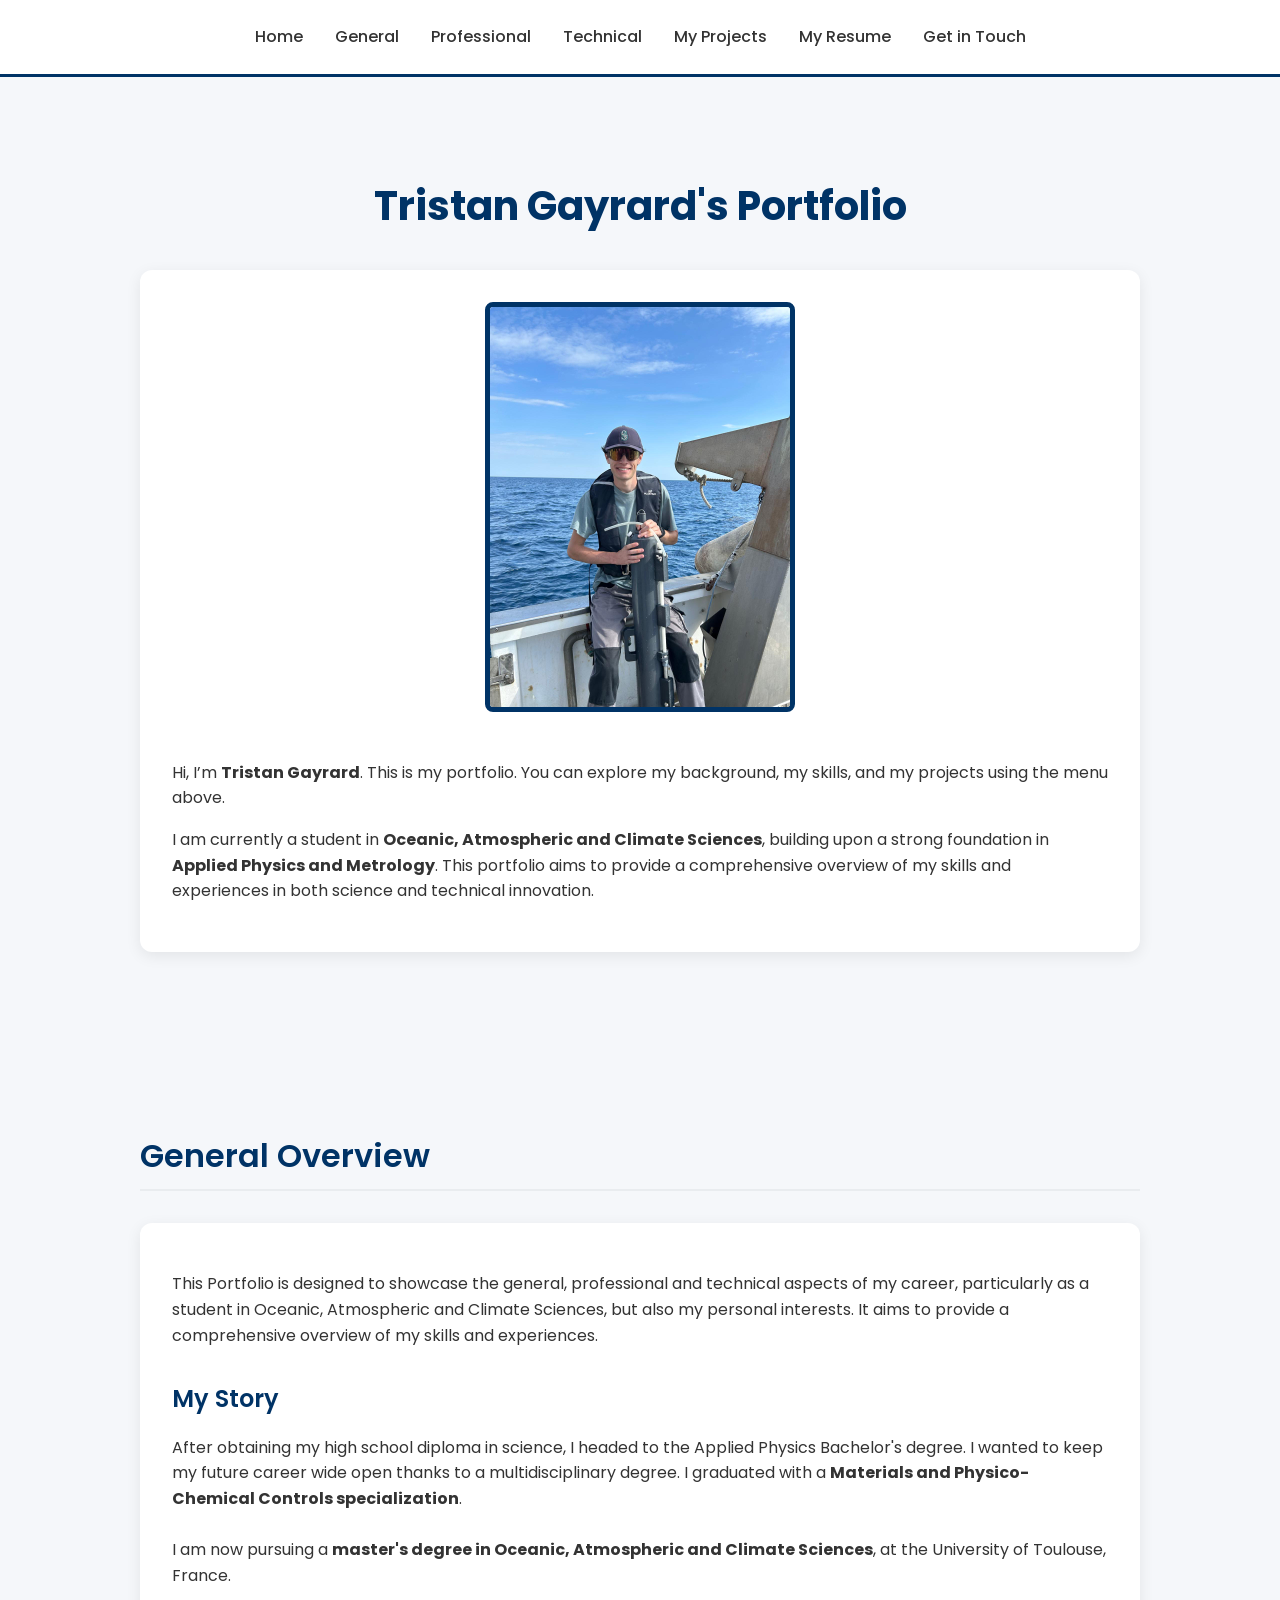
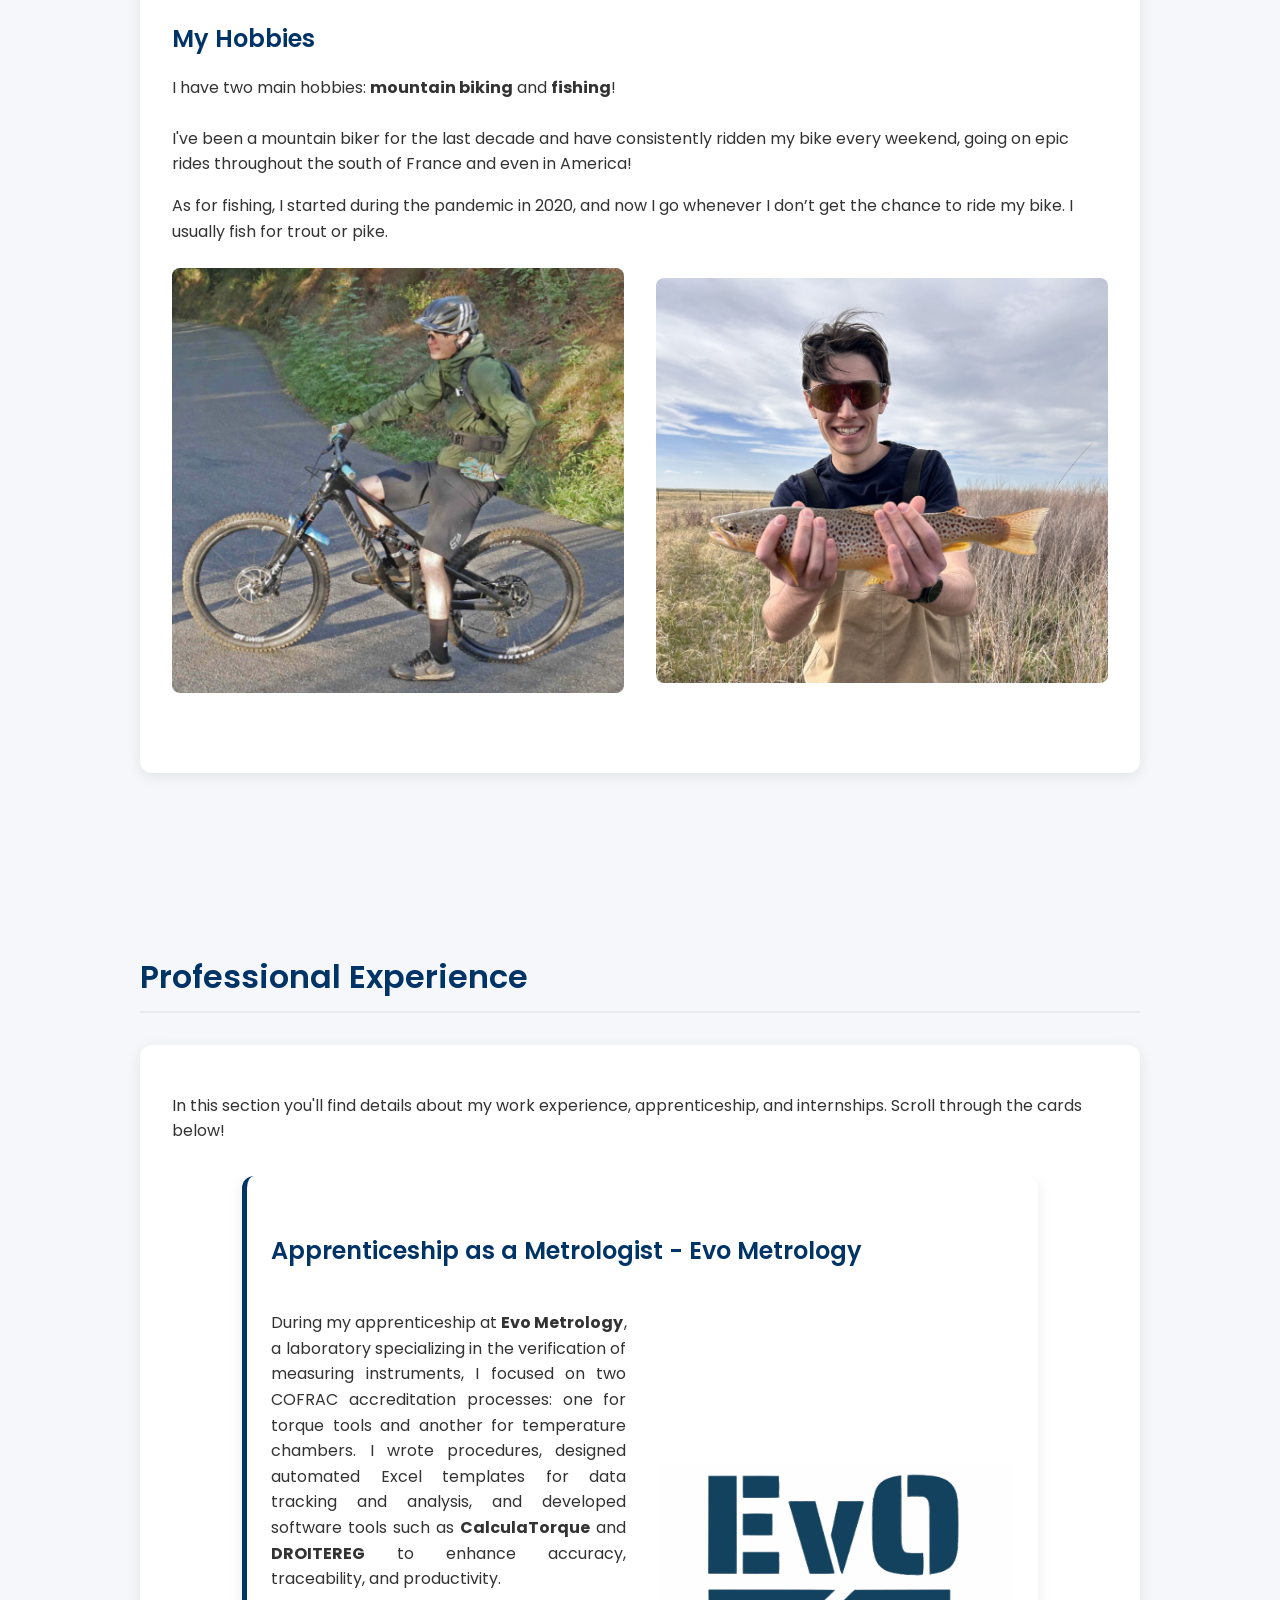
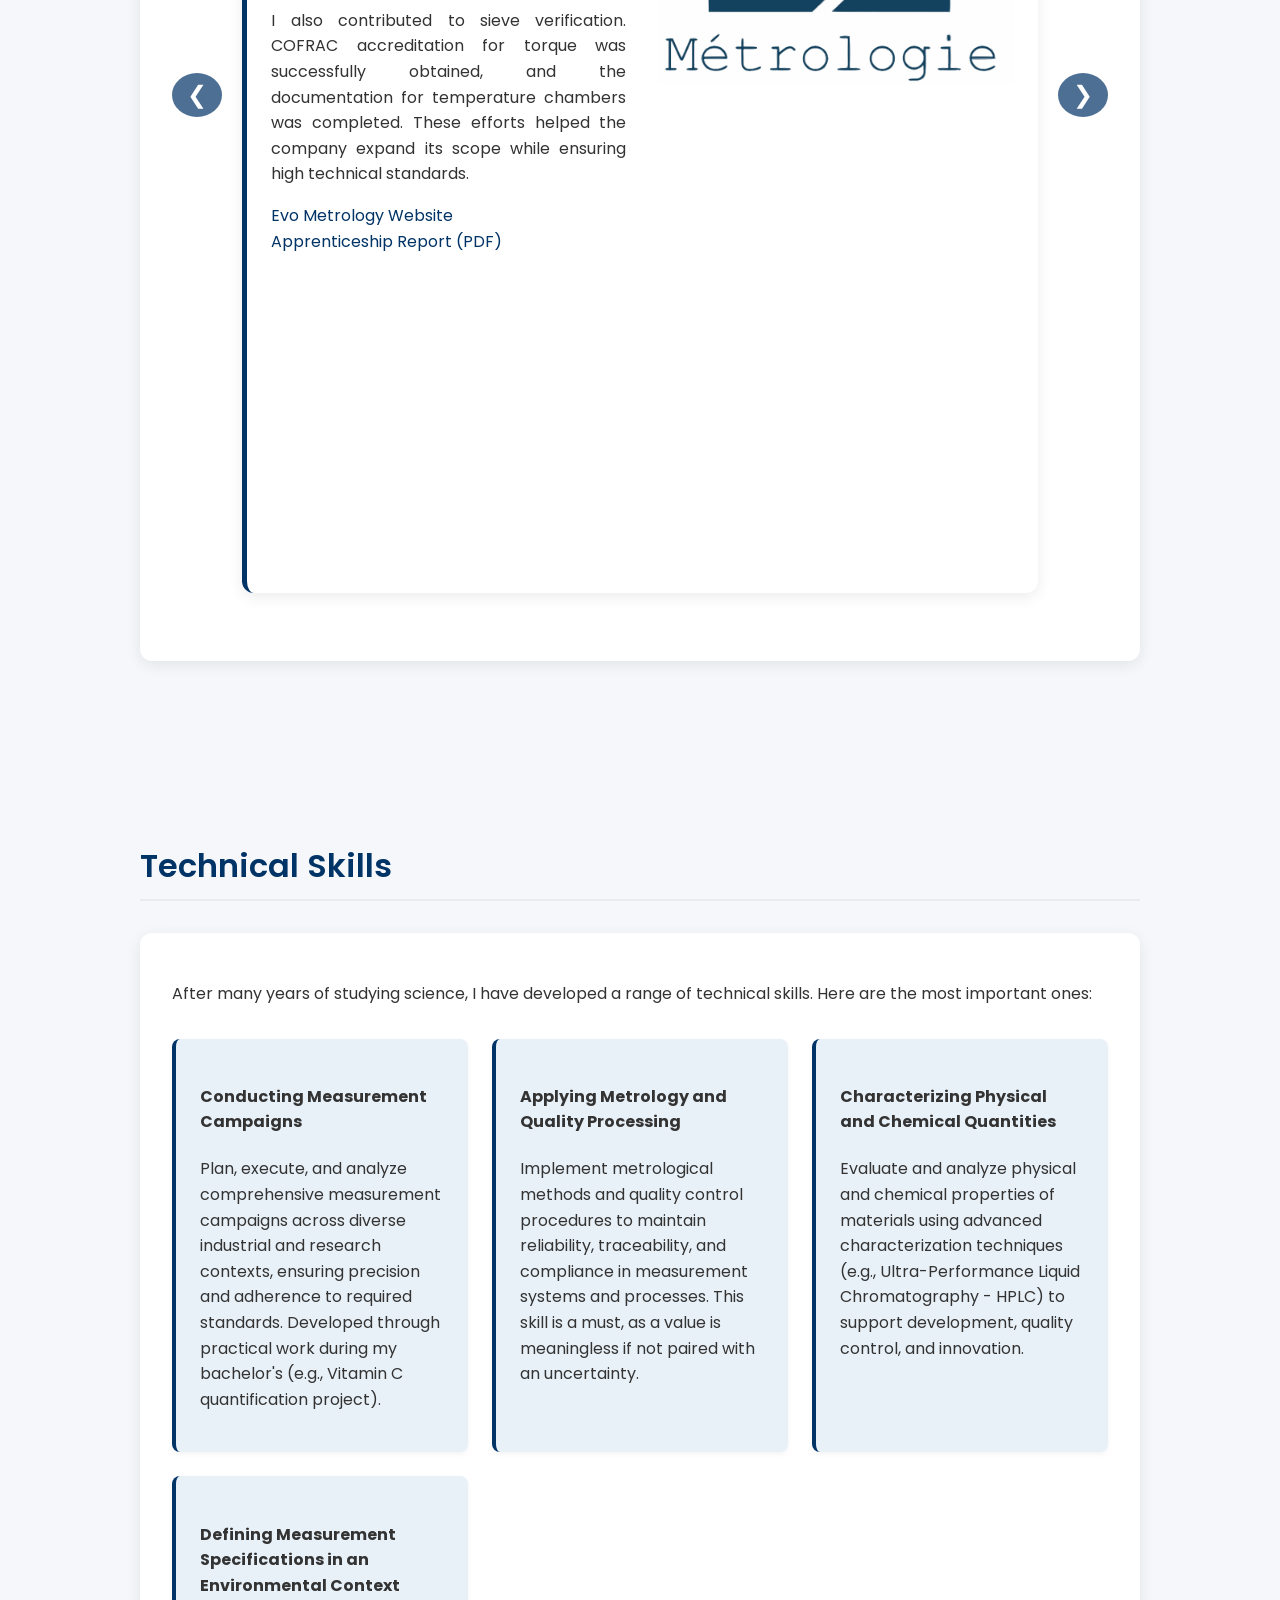
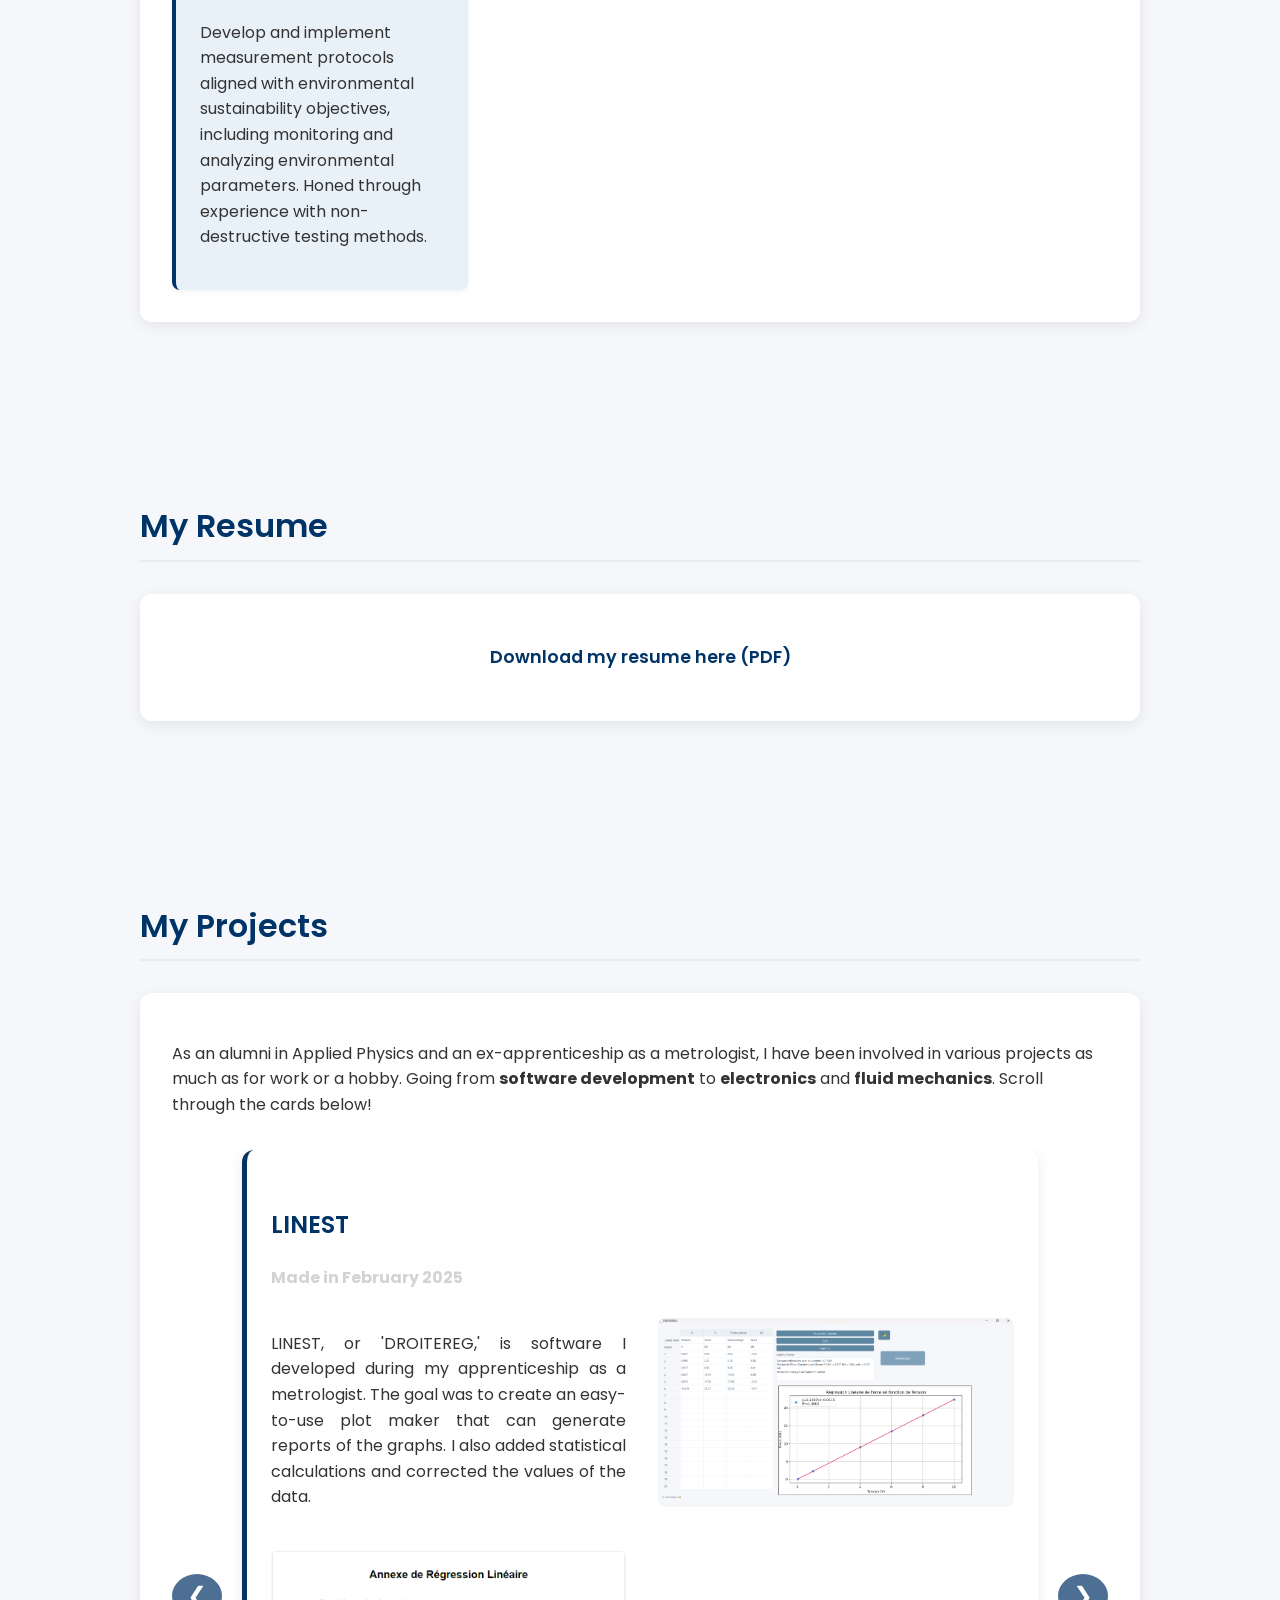
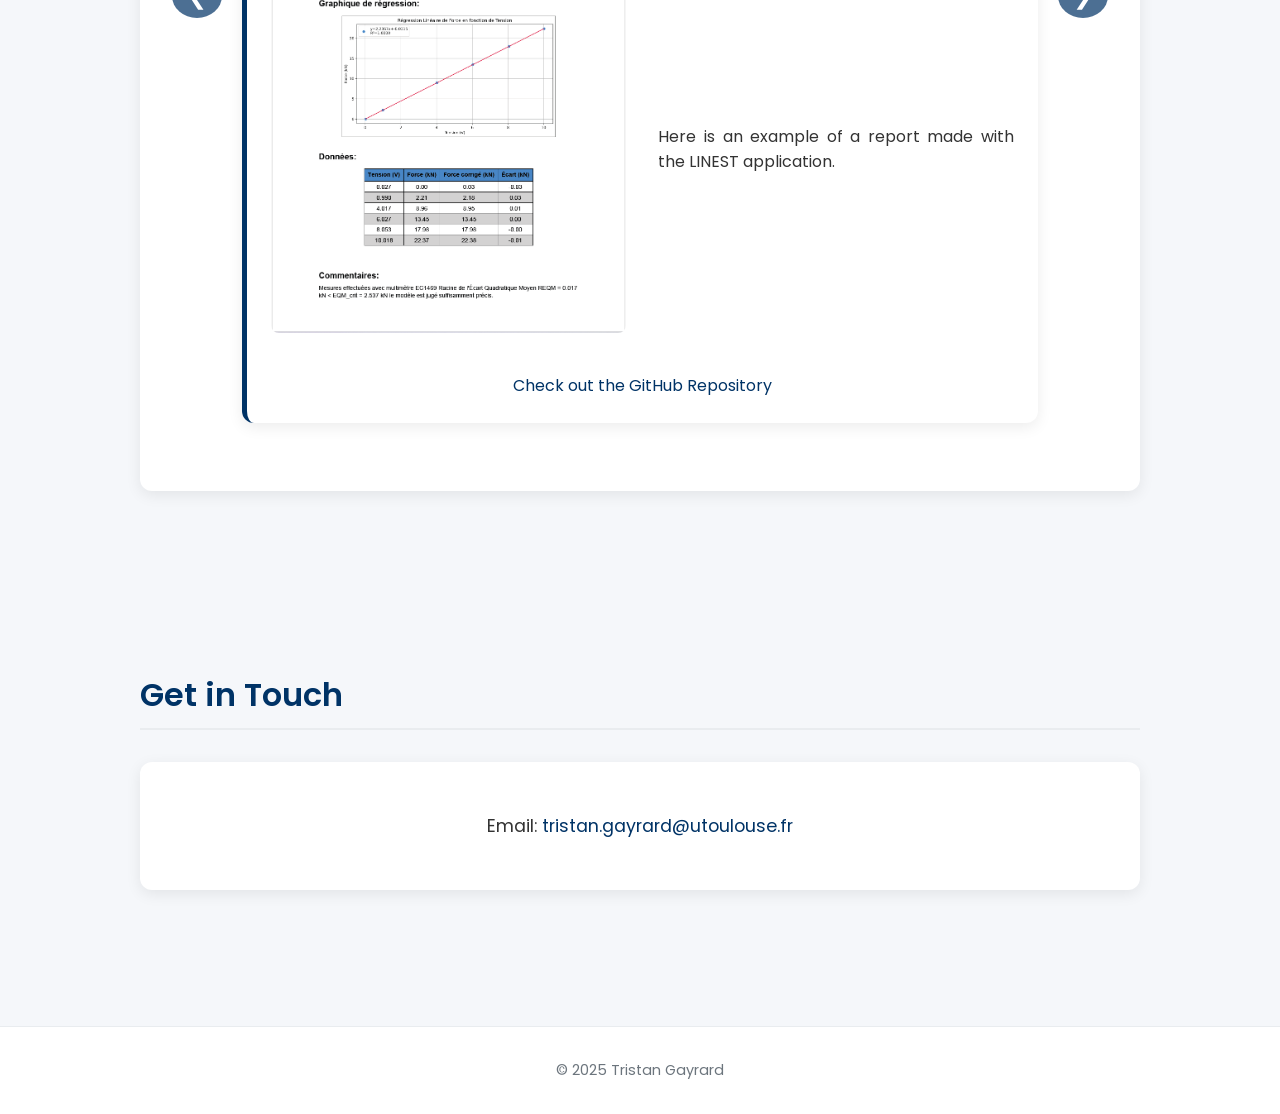
==== commit eda97ea6: "updated projects section" ====
--- a/index.html
+++ b/index.html
@@ -238,15 +238,34 @@
 
         /* Mobile-First Adjustments */
         @media (max-width: 768px) {
+            header {
+            padding: 0.5rem 1rem;
+            }
+            nav {
+            gap: 1rem;
+            }
+            nav a {
+            font-size: 0.9rem;
+            padding: 0.3rem 0;
+            }
             .section {
-                padding: 2rem 1rem;
+            padding: 1.5rem 1rem;
+            }
+            .card {
+            padding: 1rem;
+            margin: 1rem 0;
             }
             .two-columns {
-                flex-direction: column;
+            flex-direction: column;
+            gap: 1rem;
             }
             .nav-arrow {
-                padding: 5px 10px;
-                font-size: 1.2rem;
+            padding: 5px 10px;
+            font-size: 1.2rem;
+            }
+            .project-card-carousel {
+            flex: 0 0 100%;
+            margin-left: 0;
             }
         }
         
@@ -260,8 +279,43 @@
             border-top: 1px solid var(--border-color);
             margin-top: 3rem;
         }
+
+        .image-modal {
+            display: none;
+            position: fixed;
+            z-index: 9999;
+            inset: 0;
+            background: rgba(0, 0, 0, 0.85);
+            justify-content: center;
+            align-items: center;
+        }
+
+        .image-modal img {
+            max-width: 90%;
+            max-height: 90%;
+            border-radius: 10px;
+            box-shadow: 0 10px 40px rgba(0, 0, 0, 0.6);
+        }
+
+        .close-modal {
+            position: absolute;
+            top: 20px;
+            right: 30px;
+            font-size: 36px;
+            color: white;
+            cursor: pointer;
+            user-select: none;
+        }
+
+
     </style>
 </head>
+
+<div id="image-modal" class="image-modal">
+    <span class="close-modal">&times;</span>
+    <img id="modal-image" alt="">
+</div>
+
 
 <body>
 
@@ -311,6 +365,37 @@
                     behavior: 'smooth'
                 });
             };
+        }
+
+        function initImageLightbox() {
+            const modal = document.getElementById('image-modal');
+            const modalImg = document.getElementById('modal-image');
+            const closeBtn = document.querySelector('.close-modal');
+
+            document.querySelectorAll('.project-card-carousel img').forEach(img => {
+                img.style.cursor = 'zoom-in';
+                img.addEventListener('click', () => {
+                    modal.style.display = 'flex';
+                    modalImg.src = img.src;
+                    modalImg.alt = img.alt;
+                });
+            });
+
+            closeBtn.addEventListener('click', () => {
+                modal.style.display = 'none';
+            });
+
+            modal.addEventListener('click', (e) => {
+                if (e.target === modal) {
+                    modal.style.display = 'none';
+                }
+            });
+
+            document.addEventListener('keydown', (e) => {
+                if (e.key === 'Escape') {
+                    modal.style.display = 'none';
+                }
+            });
         }
 
         function loadSectionContent(sectionId) {
@@ -338,10 +423,10 @@
         function loadAllSections() {
             const fetchPromises = SECTIONS.map(loadSectionContent);
 
-            // Initialise les carrousels après que TOUTES les sections sont chargées.
             Promise.all(fetchPromises)
                 .then(() => {
-                    initCarousels(); 
+                    initCarousels();
+                    initImageLightbox(); // 👈 AJOUT ICI
                 })
                 .catch(error => {
                     console.error("Erreur lors du chargement des sections:", error);
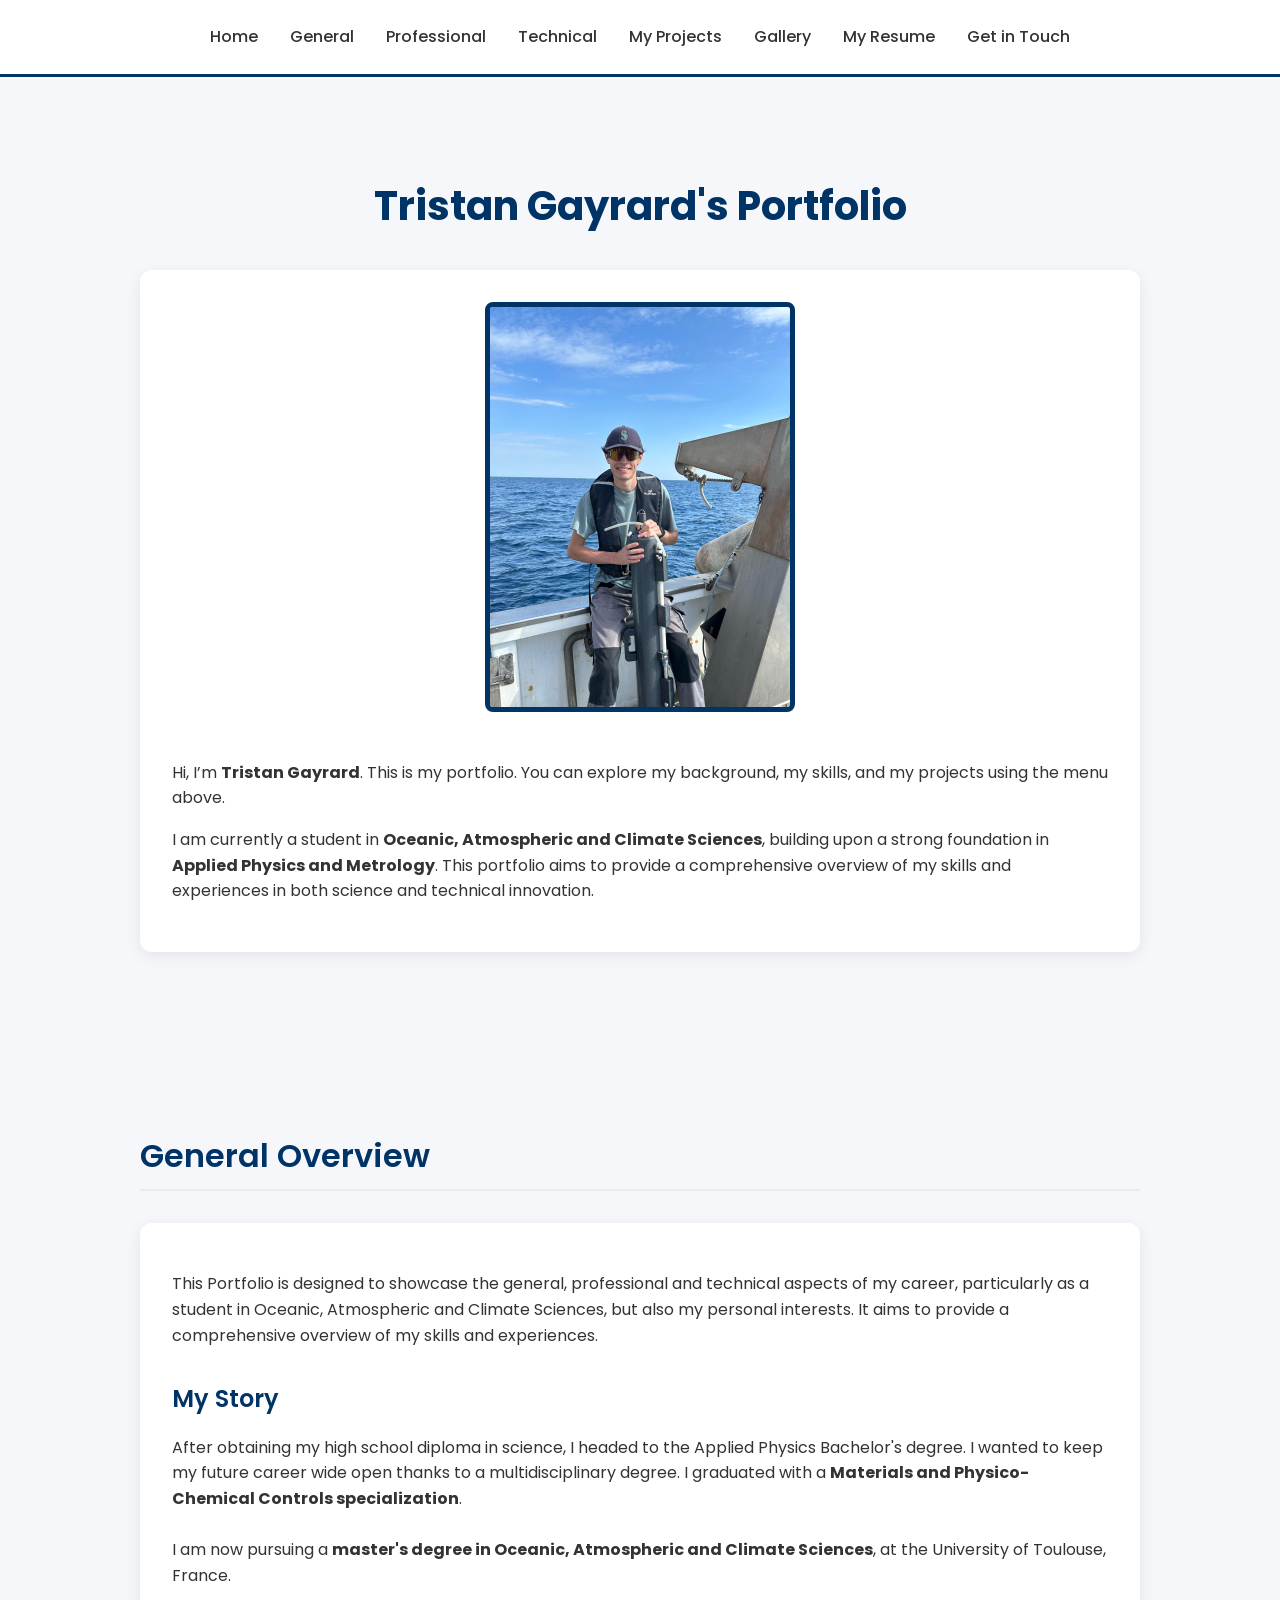
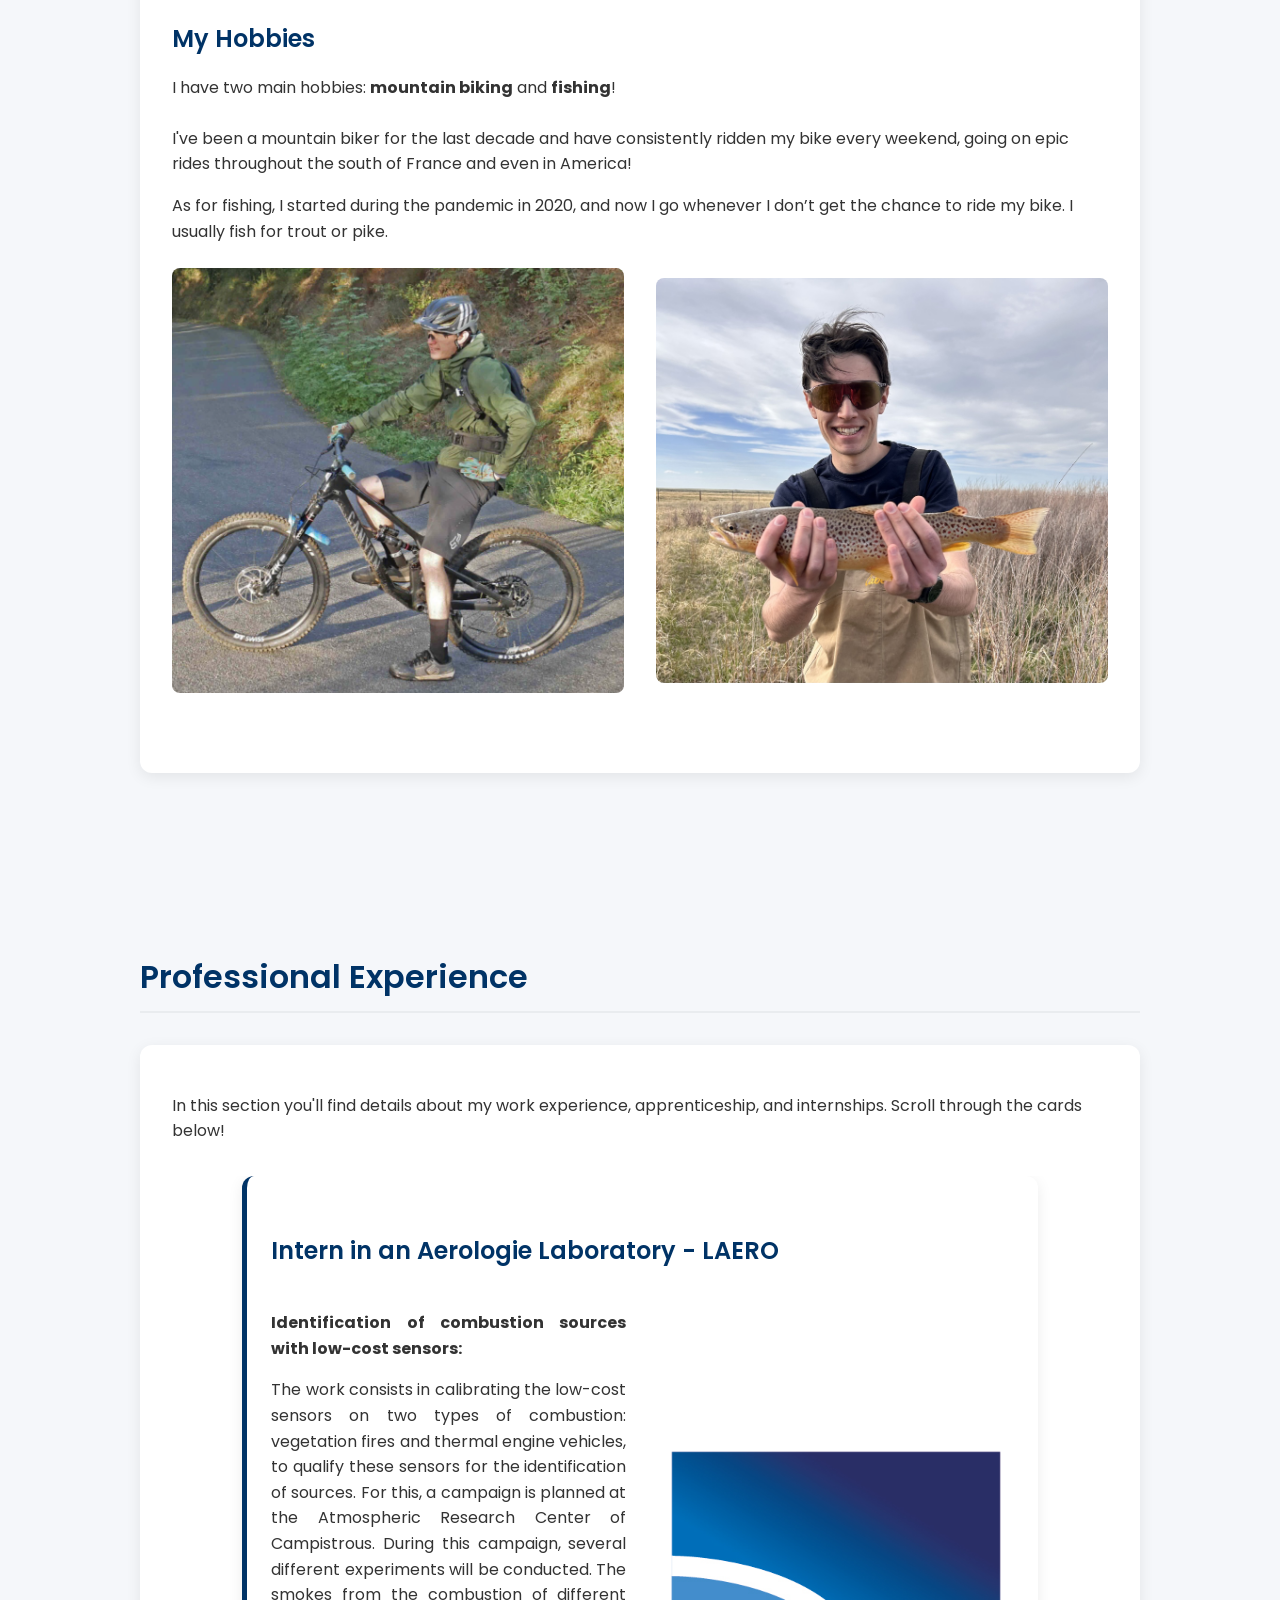
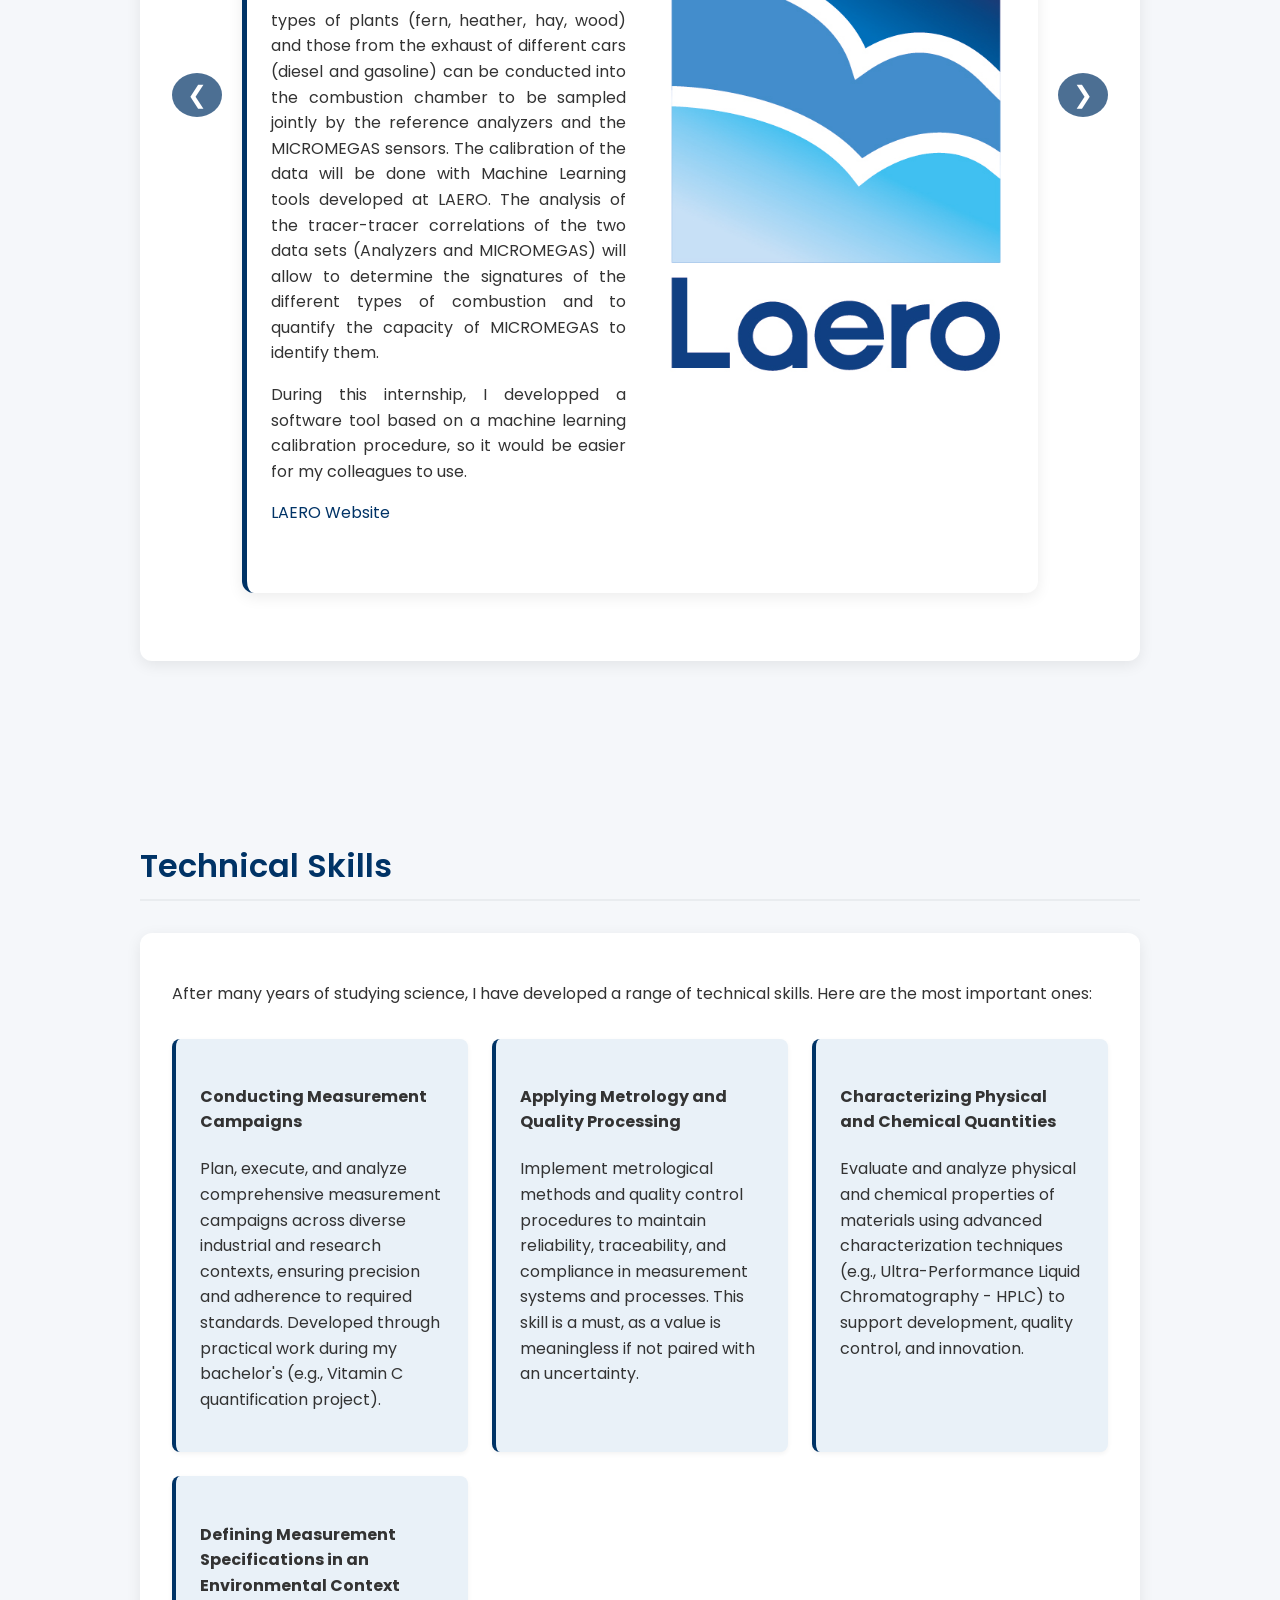
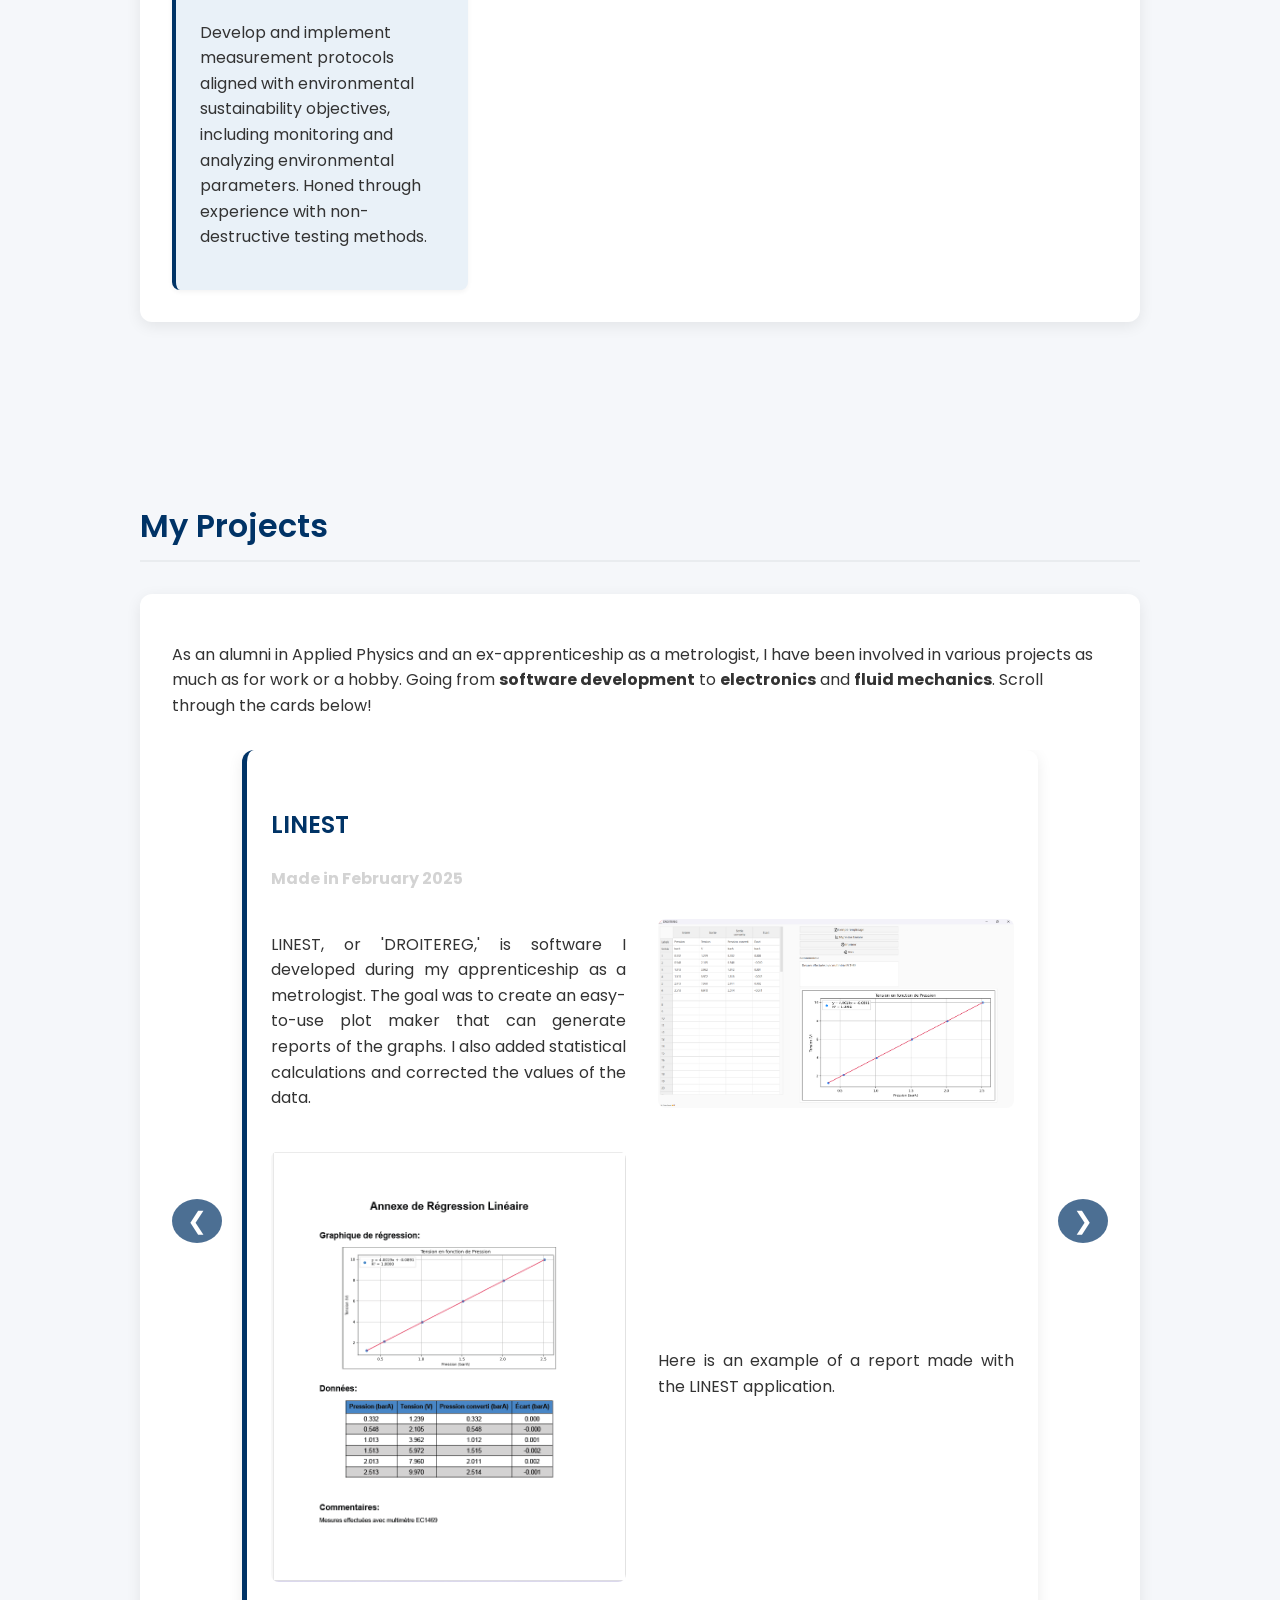
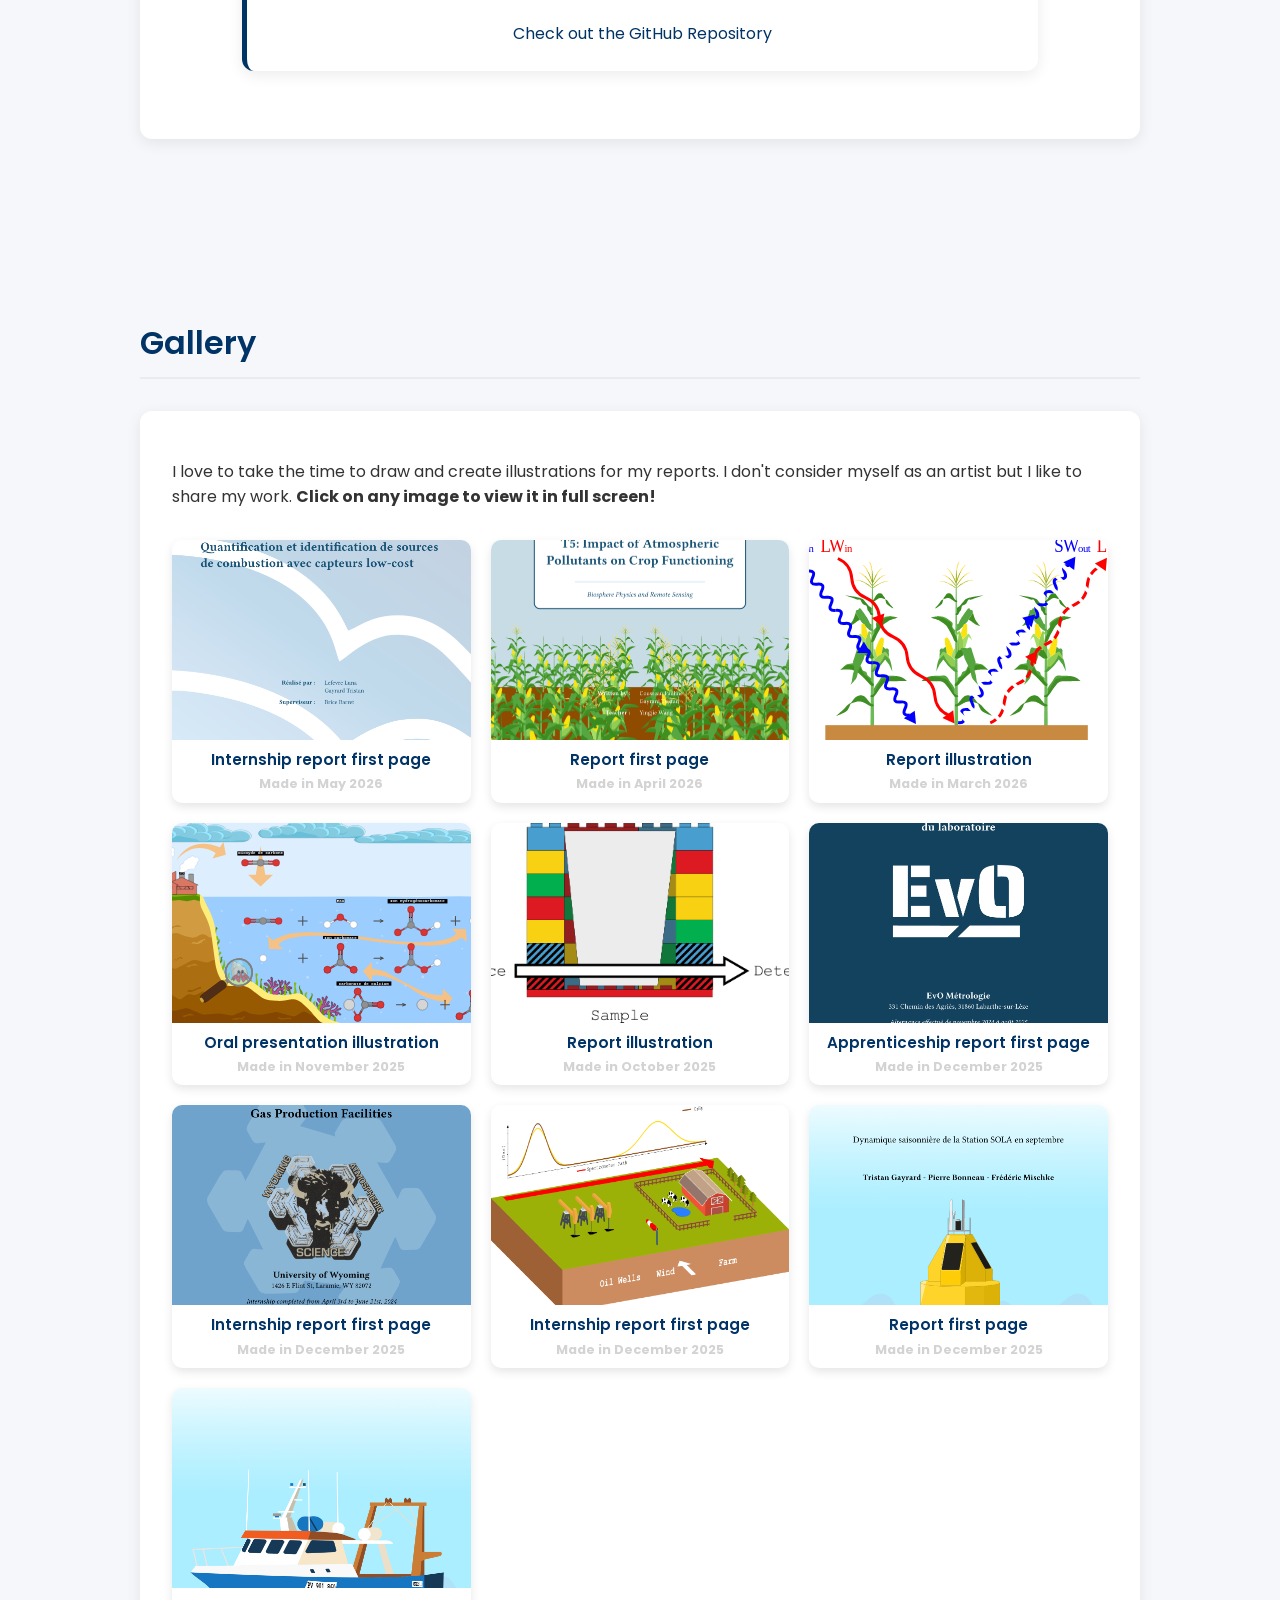
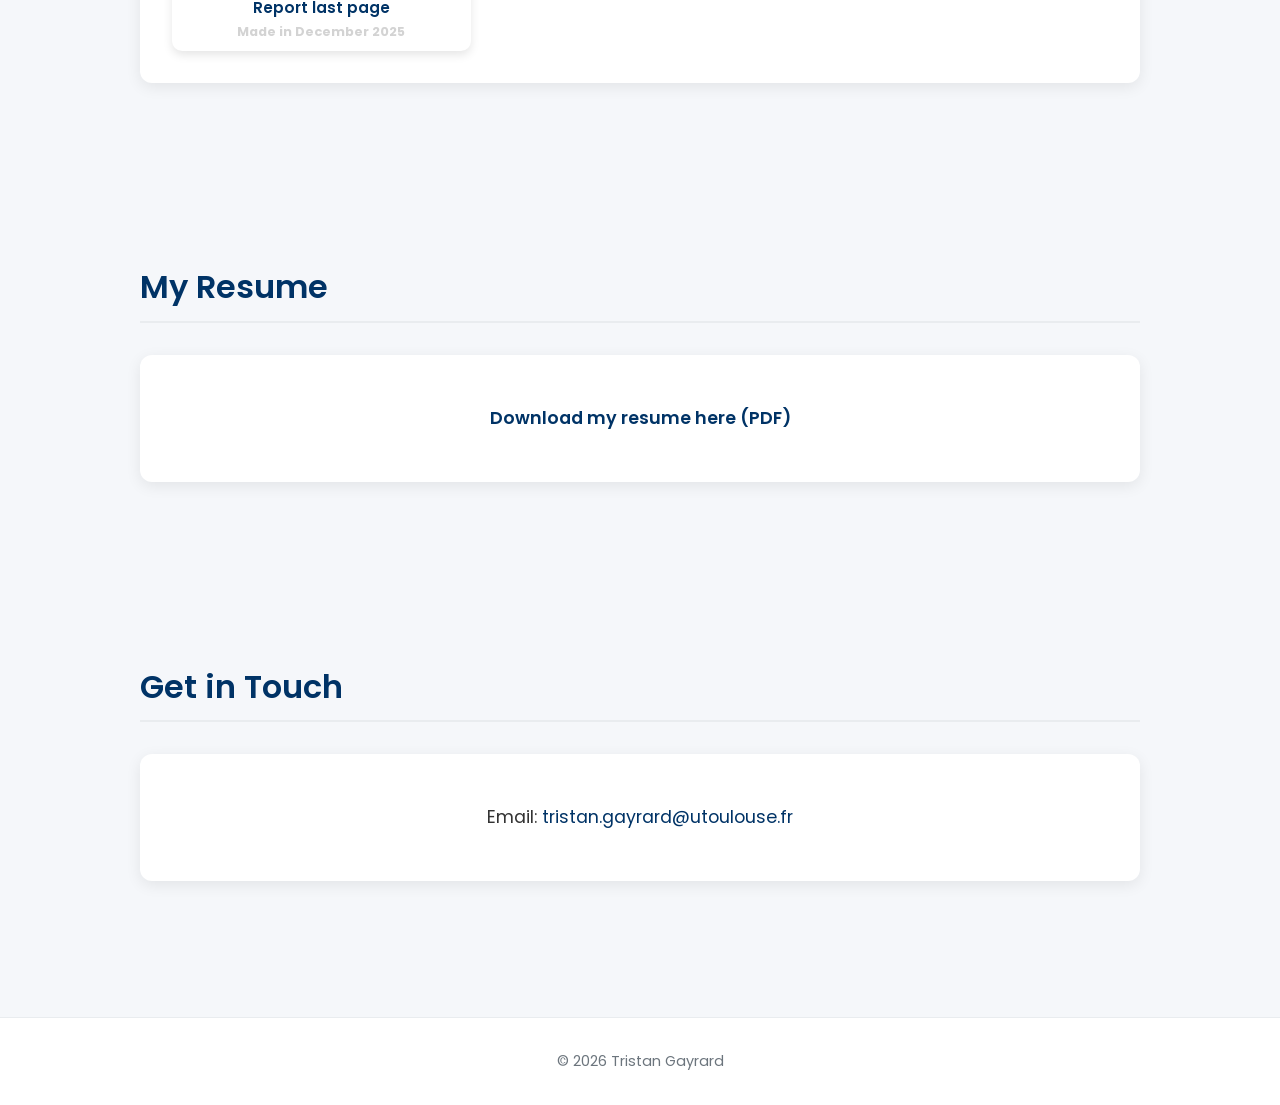
==== commit df8aad1d: "added "gallery" section" ====
--- a/index.html
+++ b/index.html
@@ -307,6 +307,53 @@
             user-select: none;
         }
 
+        .gallery-grid {
+            display: grid;
+            grid-template-columns: repeat(auto-fill, minmax(250px, 1fr));
+            gap: 20px;
+            margin-top: 30px;
+        }
+
+        .gallery-item {
+            background-color: #ffffff;
+            border-radius: 10px;
+            overflow: hidden;
+            box-shadow: 0 4px 10px rgba(0, 0, 0, 0.1);
+            transition: transform 0.2s ease-in-out;
+            cursor: pointer;
+        }
+
+        .gallery-item:hover {
+            transform: translateY(-5px);
+        }
+
+        .image-container {
+            width: 100%;
+            height: 200px;
+            overflow: hidden;
+        }
+
+        .image-container img {
+            width: 100%;
+            height: 100%;
+            object-fit: cover;
+            display: block;
+        }
+
+        .gallery-info {
+            padding: 8px;
+            text-align: center;
+        }
+
+        .gallery-info h3 {
+            margin: 0 0 2px 0;
+            font-size: 0.95em;
+        }
+
+        .gallery-info h4 {
+            margin: 0;
+            font-size: 0.8em;
+        }
 
     </style>
 </head>
@@ -326,6 +373,7 @@
             <a href="#professional">Professional</a>
             <a href="#technical">Technical</a>
             <a href="#projects">My Projects</a>
+            <a href="#gallery">Gallery</a>
             <a href="#resume">My Resume</a>
             <a href="#contact">Get in Touch</a>
         </nav>
@@ -335,16 +383,17 @@
     <section class="section" id="general"></section>
     <section class="section" id="professional"></section>
     <section class="section" id="technical"></section>
+    <section class="section" id="projects"></section>
+    <section class="section" id="gallery"></section>
     <section class="section" id="resume"></section>
-    <section class="section" id="projects"></section>
     <section class="section" id="contact"></section>
 
     <footer>
-        &copy; 2025 Tristan Gayrard
+        &copy; 2026 Tristan Gayrard
     </footer>
 
     <script>
-        const SECTIONS = ['home', 'general', 'professional', 'technical', 'resume', 'projects', 'contact'];
+        const SECTIONS = ['home', 'general', 'professional', 'technical', 'resume', 'projects', 'gallery','contact'];
 
         function initCarousels() {
             // Rend la fonction de défilement disponible globalement pour les boutons HTML
@@ -372,12 +421,13 @@
             const modalImg = document.getElementById('modal-image');
             const closeBtn = document.querySelector('.close-modal');
 
-            document.querySelectorAll('.project-card-carousel img').forEach(img => {
+        document.querySelectorAll('.project-card-carousel img, .gallery-grid img').forEach(img => {
                 img.style.cursor = 'zoom-in';
                 img.addEventListener('click', () => {
                     modal.style.display = 'flex';
                     modalImg.src = img.src;
                     modalImg.alt = img.alt;
+                    modalImg.style.backgroundColor = '#ffffff'; 
                 });
             });
 
@@ -426,7 +476,7 @@
             Promise.all(fetchPromises)
                 .then(() => {
                     initCarousels();
-                    initImageLightbox(); // 👈 AJOUT ICI
+                    initImageLightbox();
                 })
                 .catch(error => {
                     console.error("Erreur lors du chargement des sections:", error);
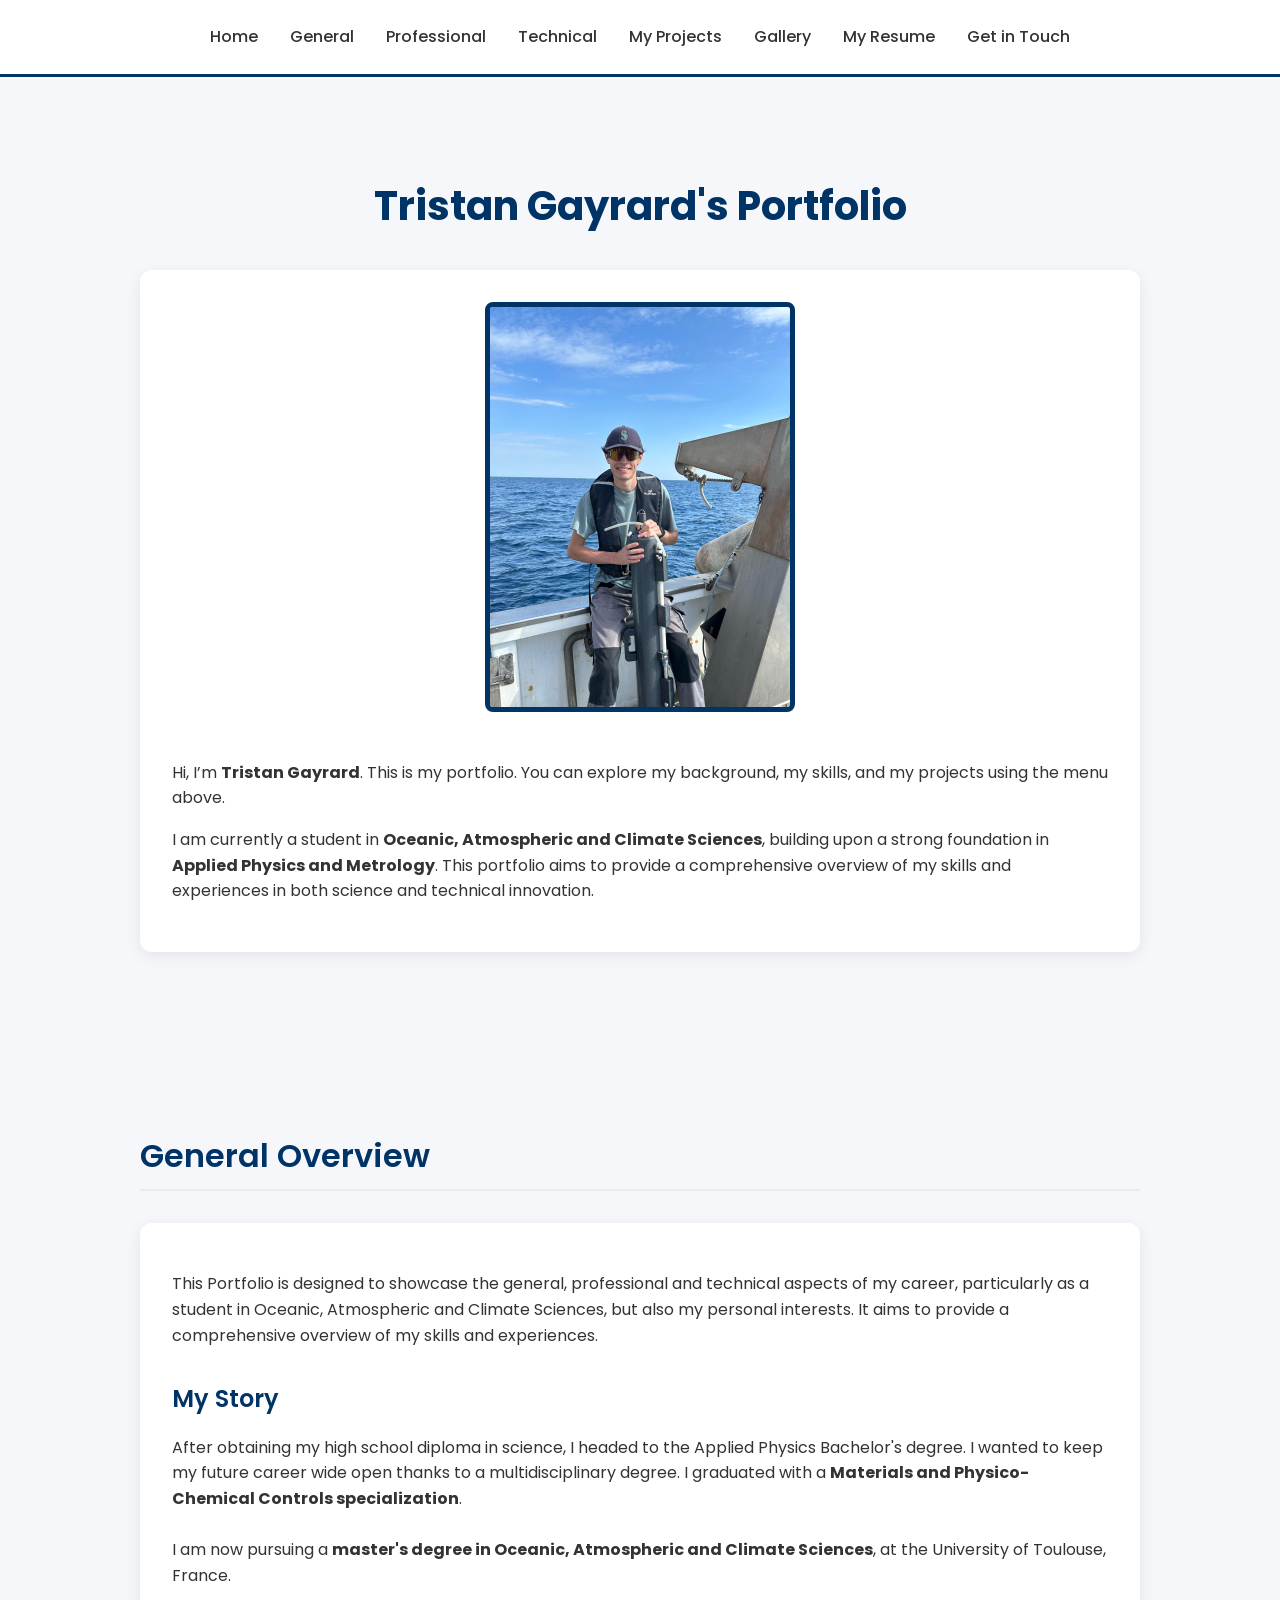
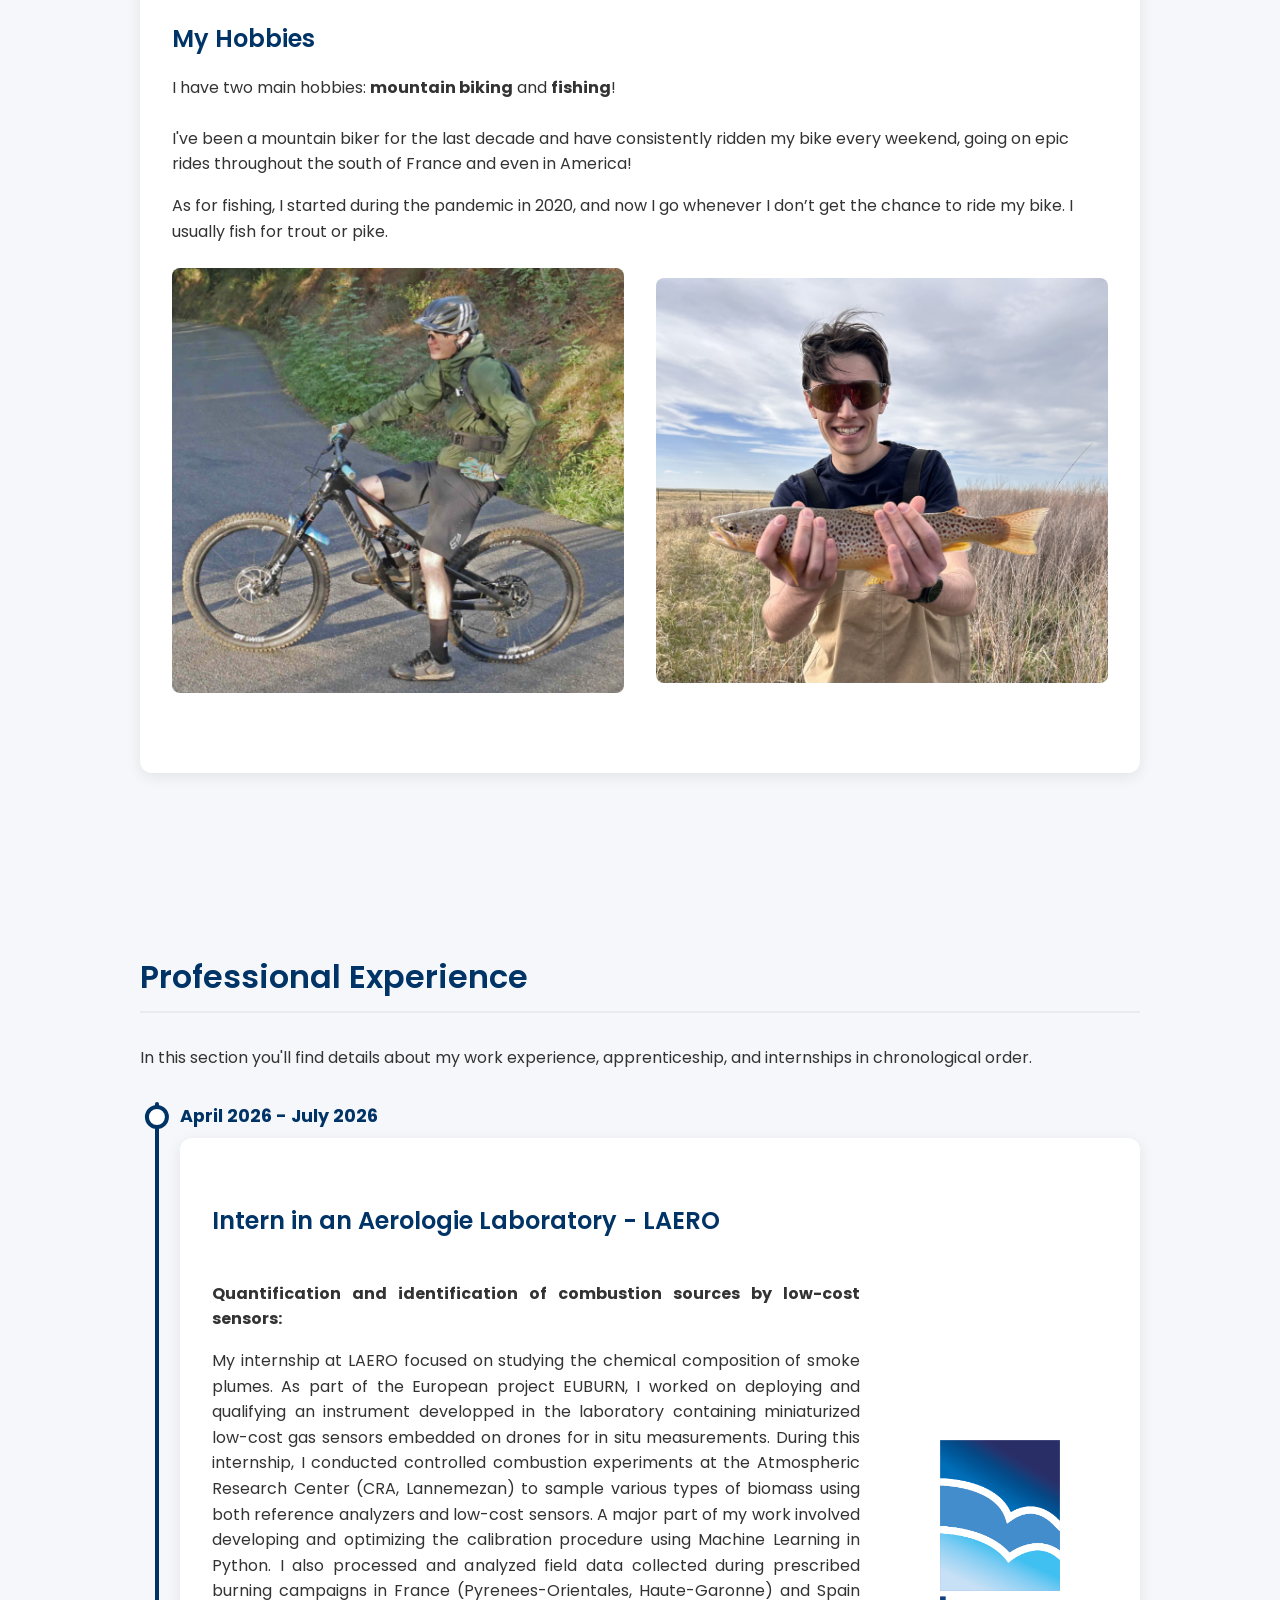
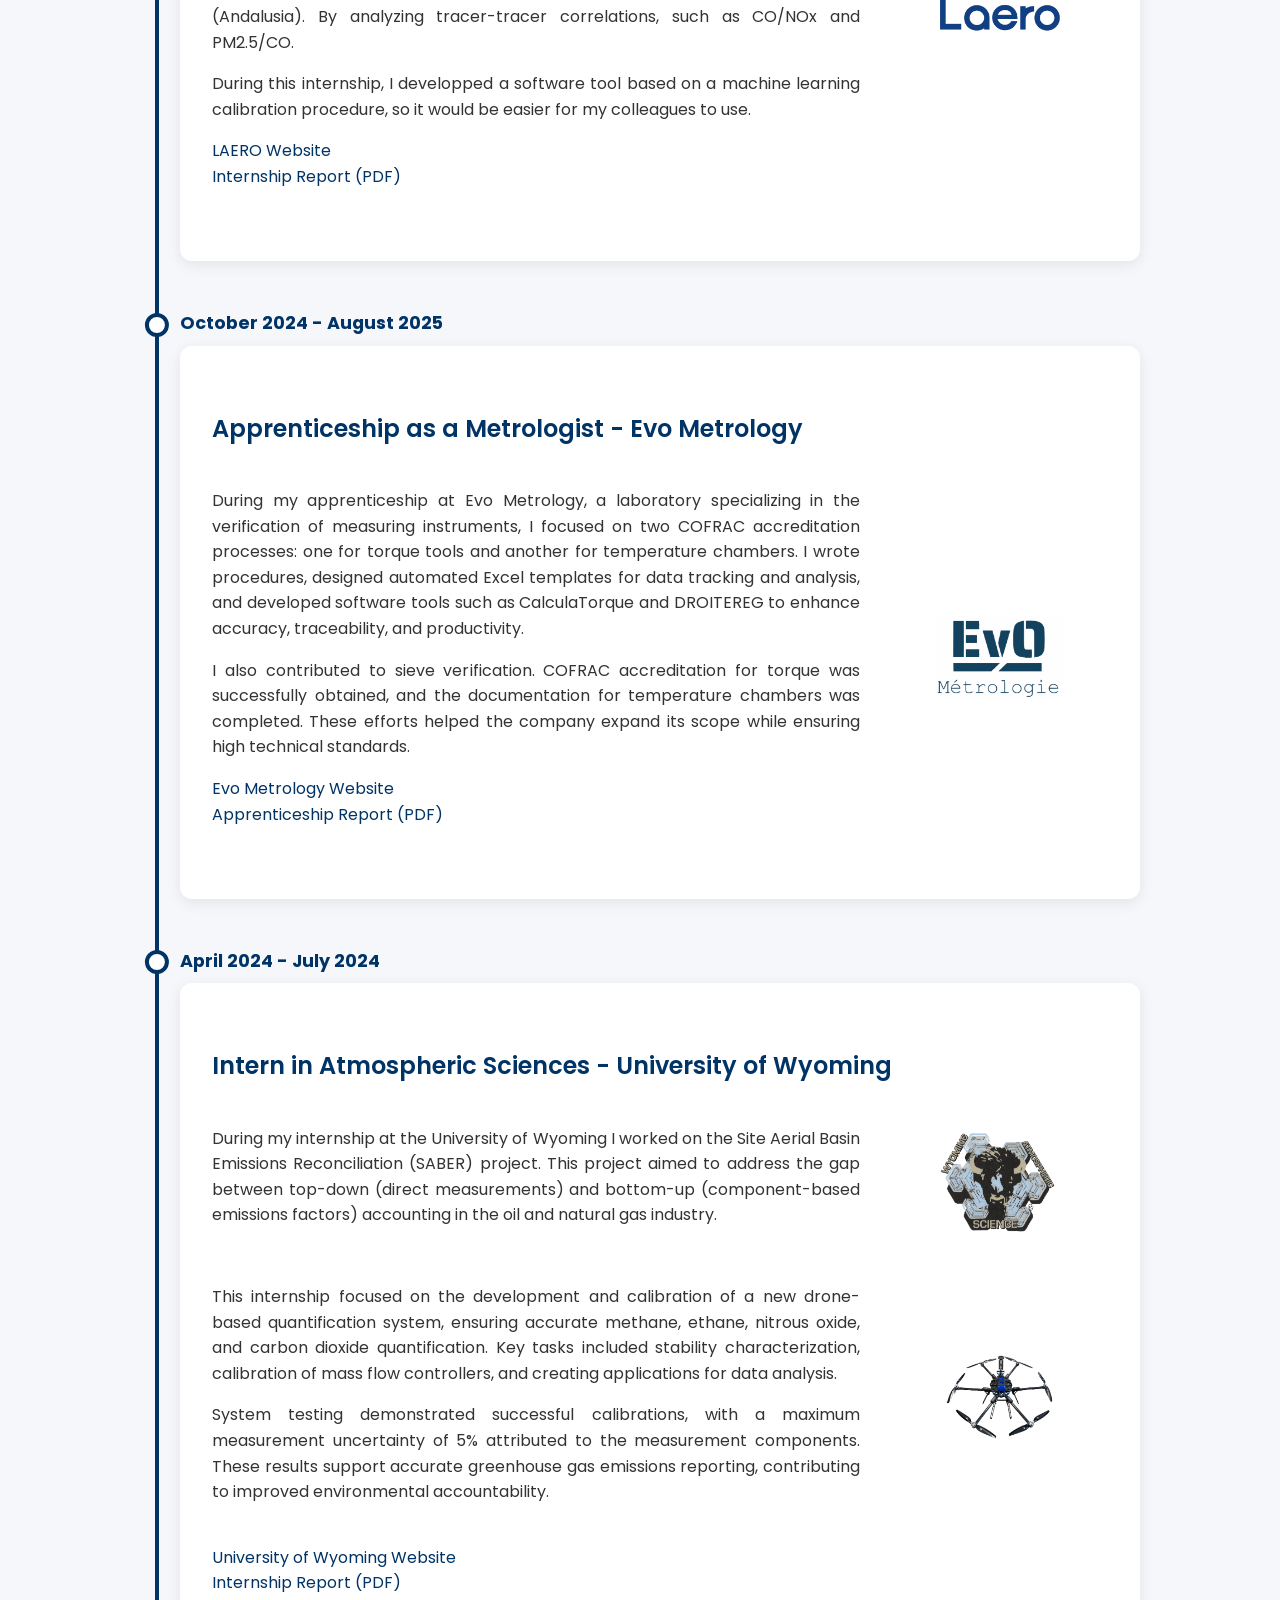
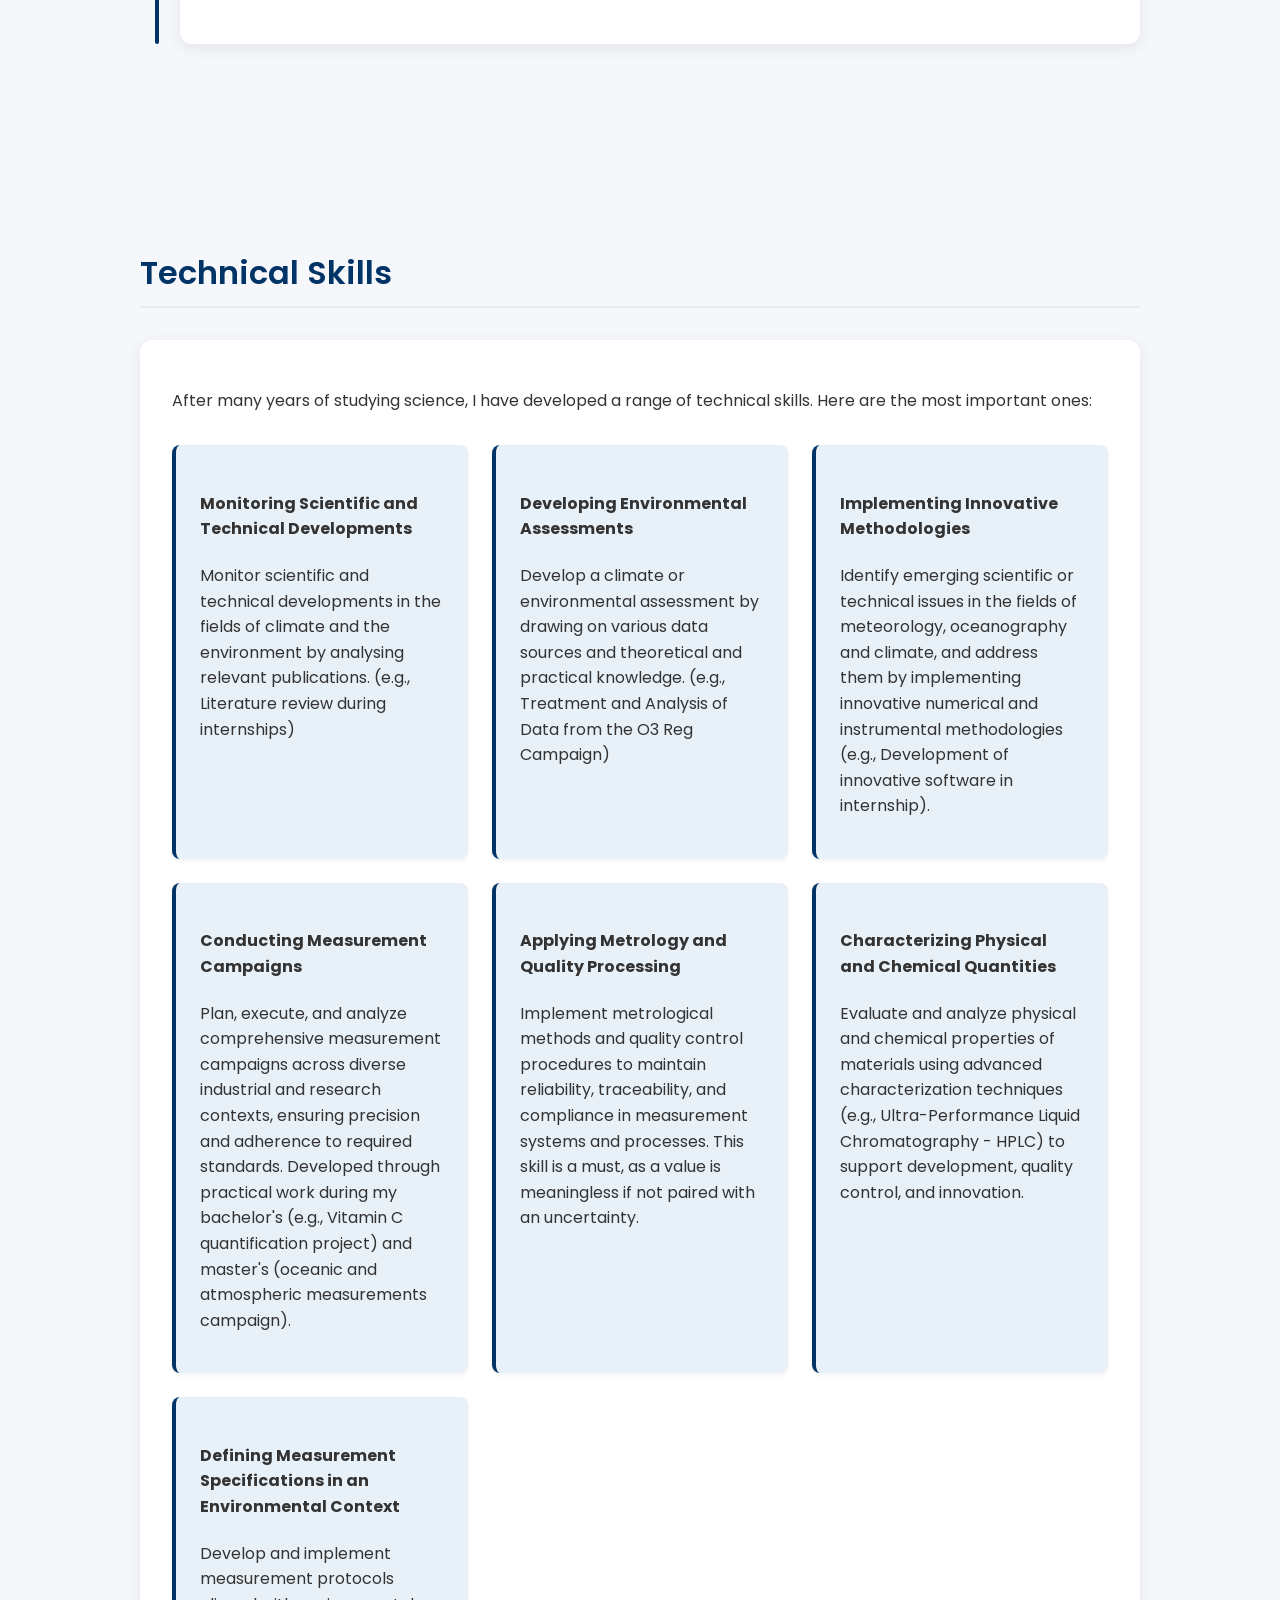
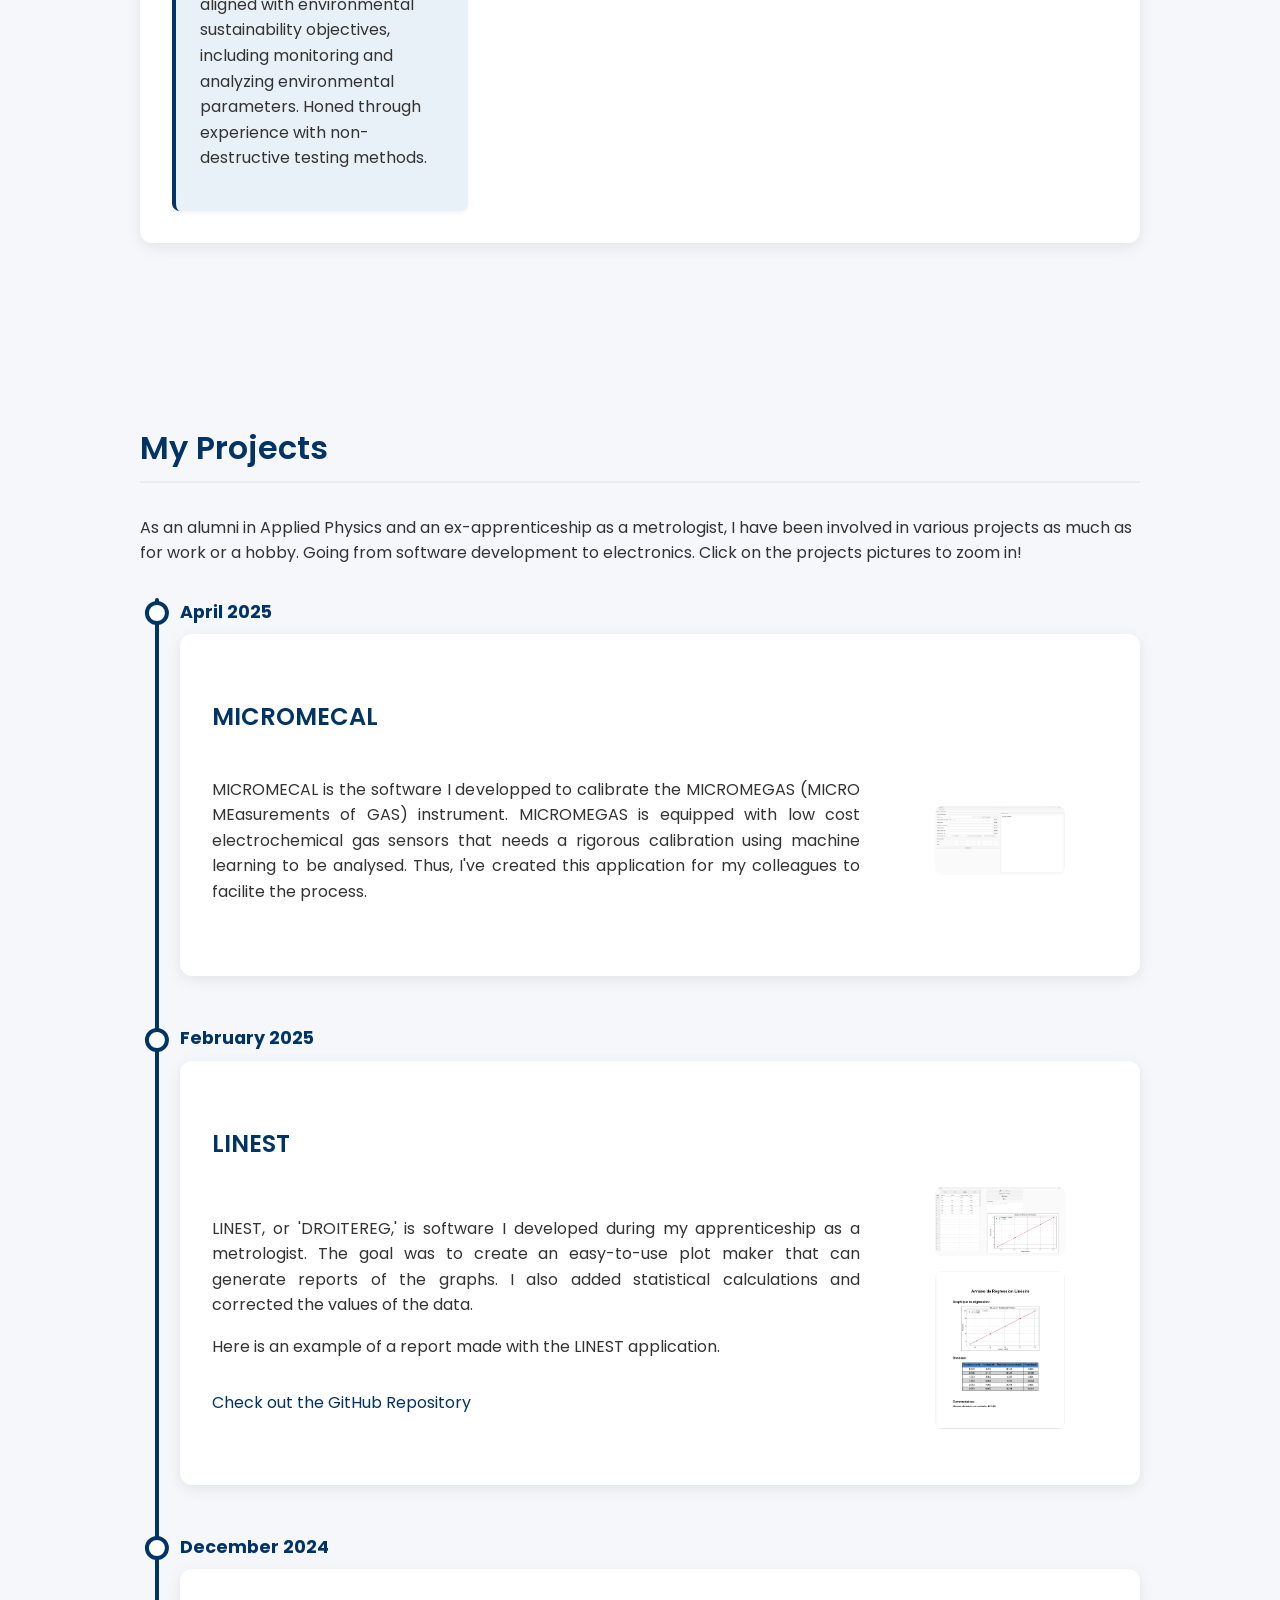
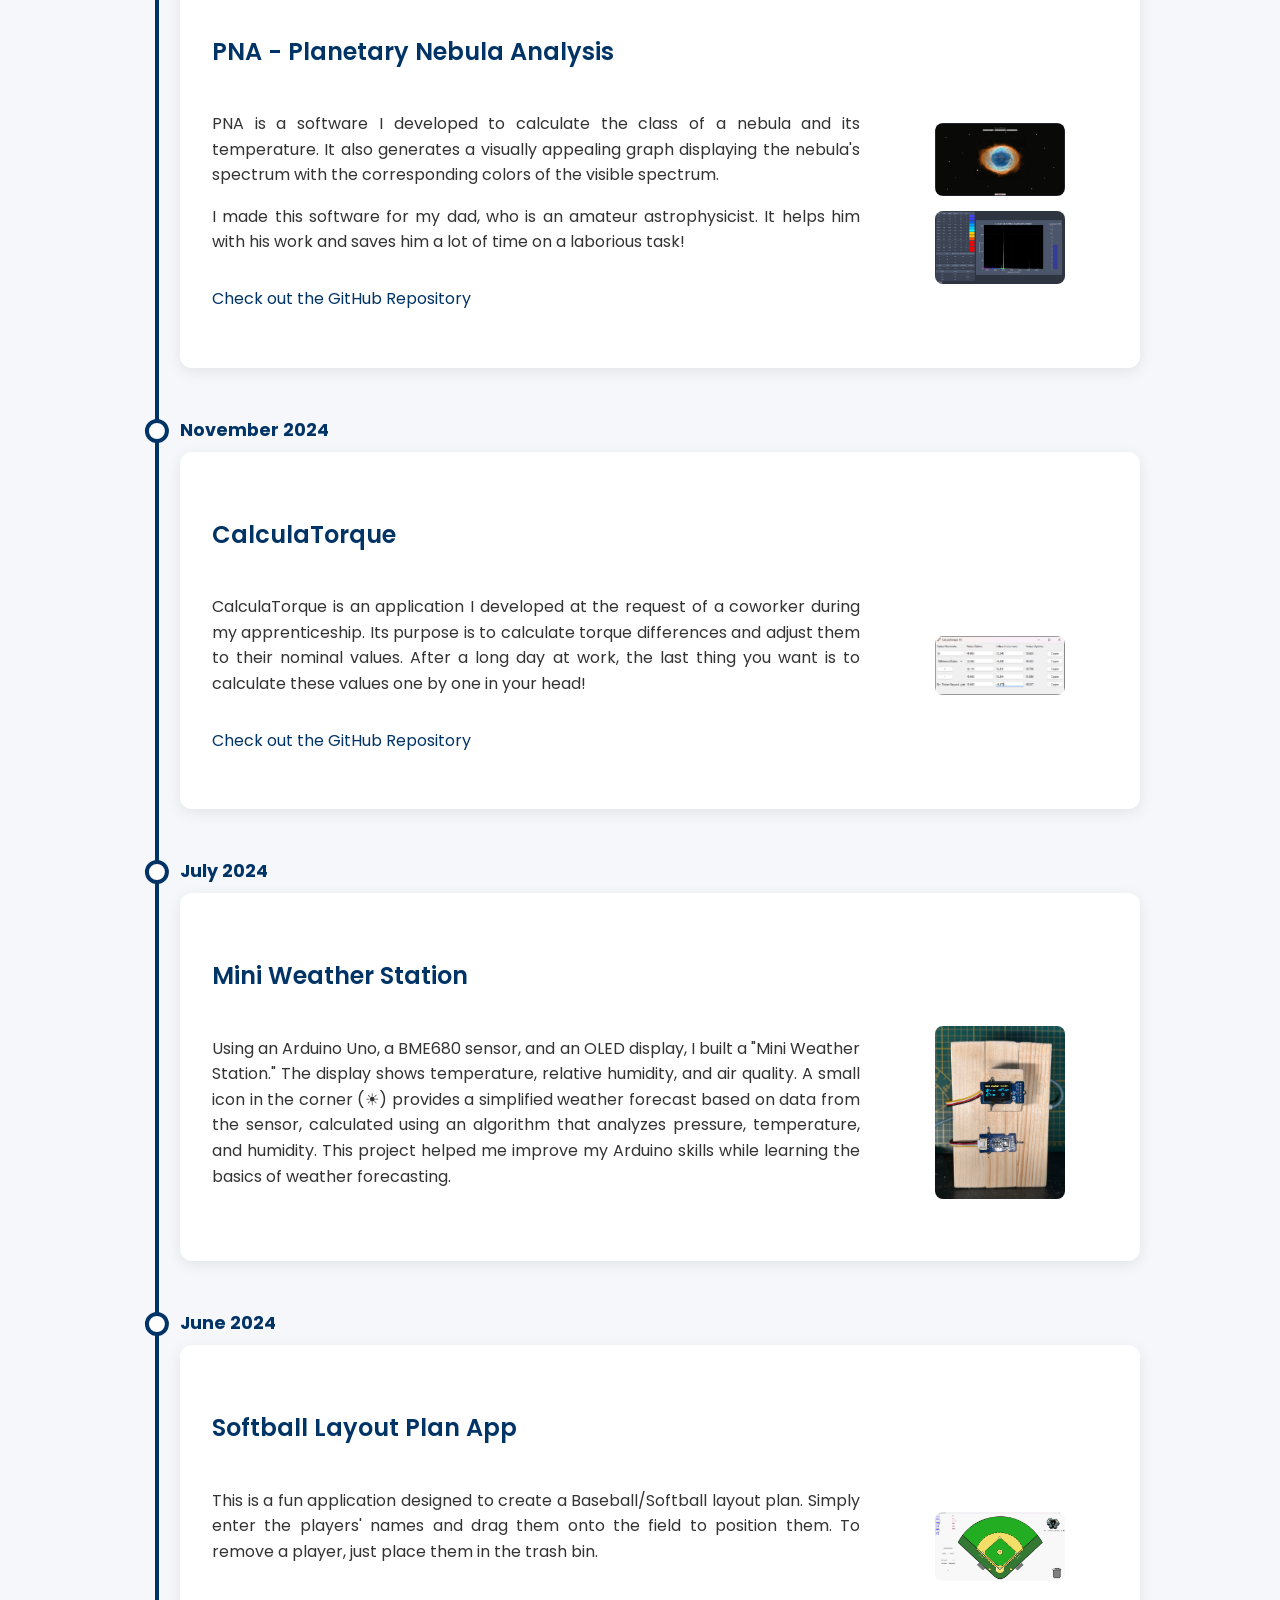
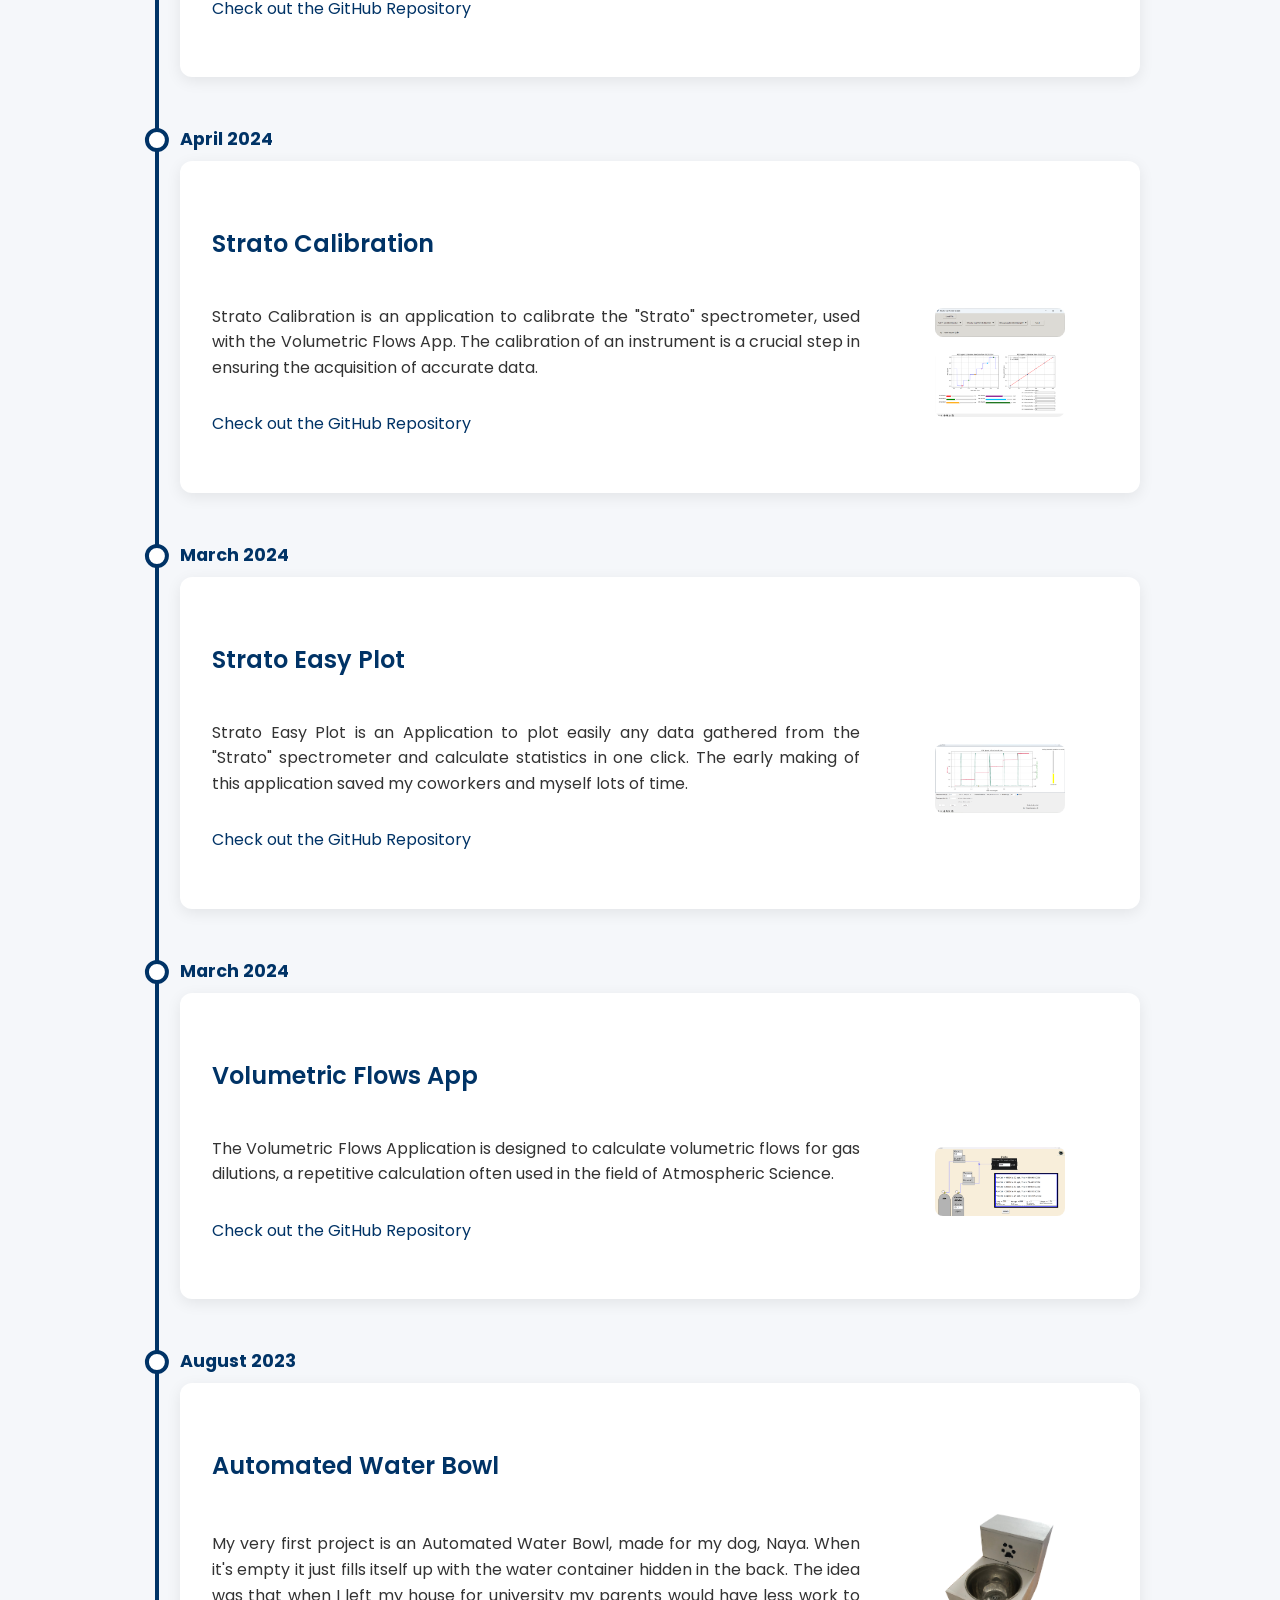
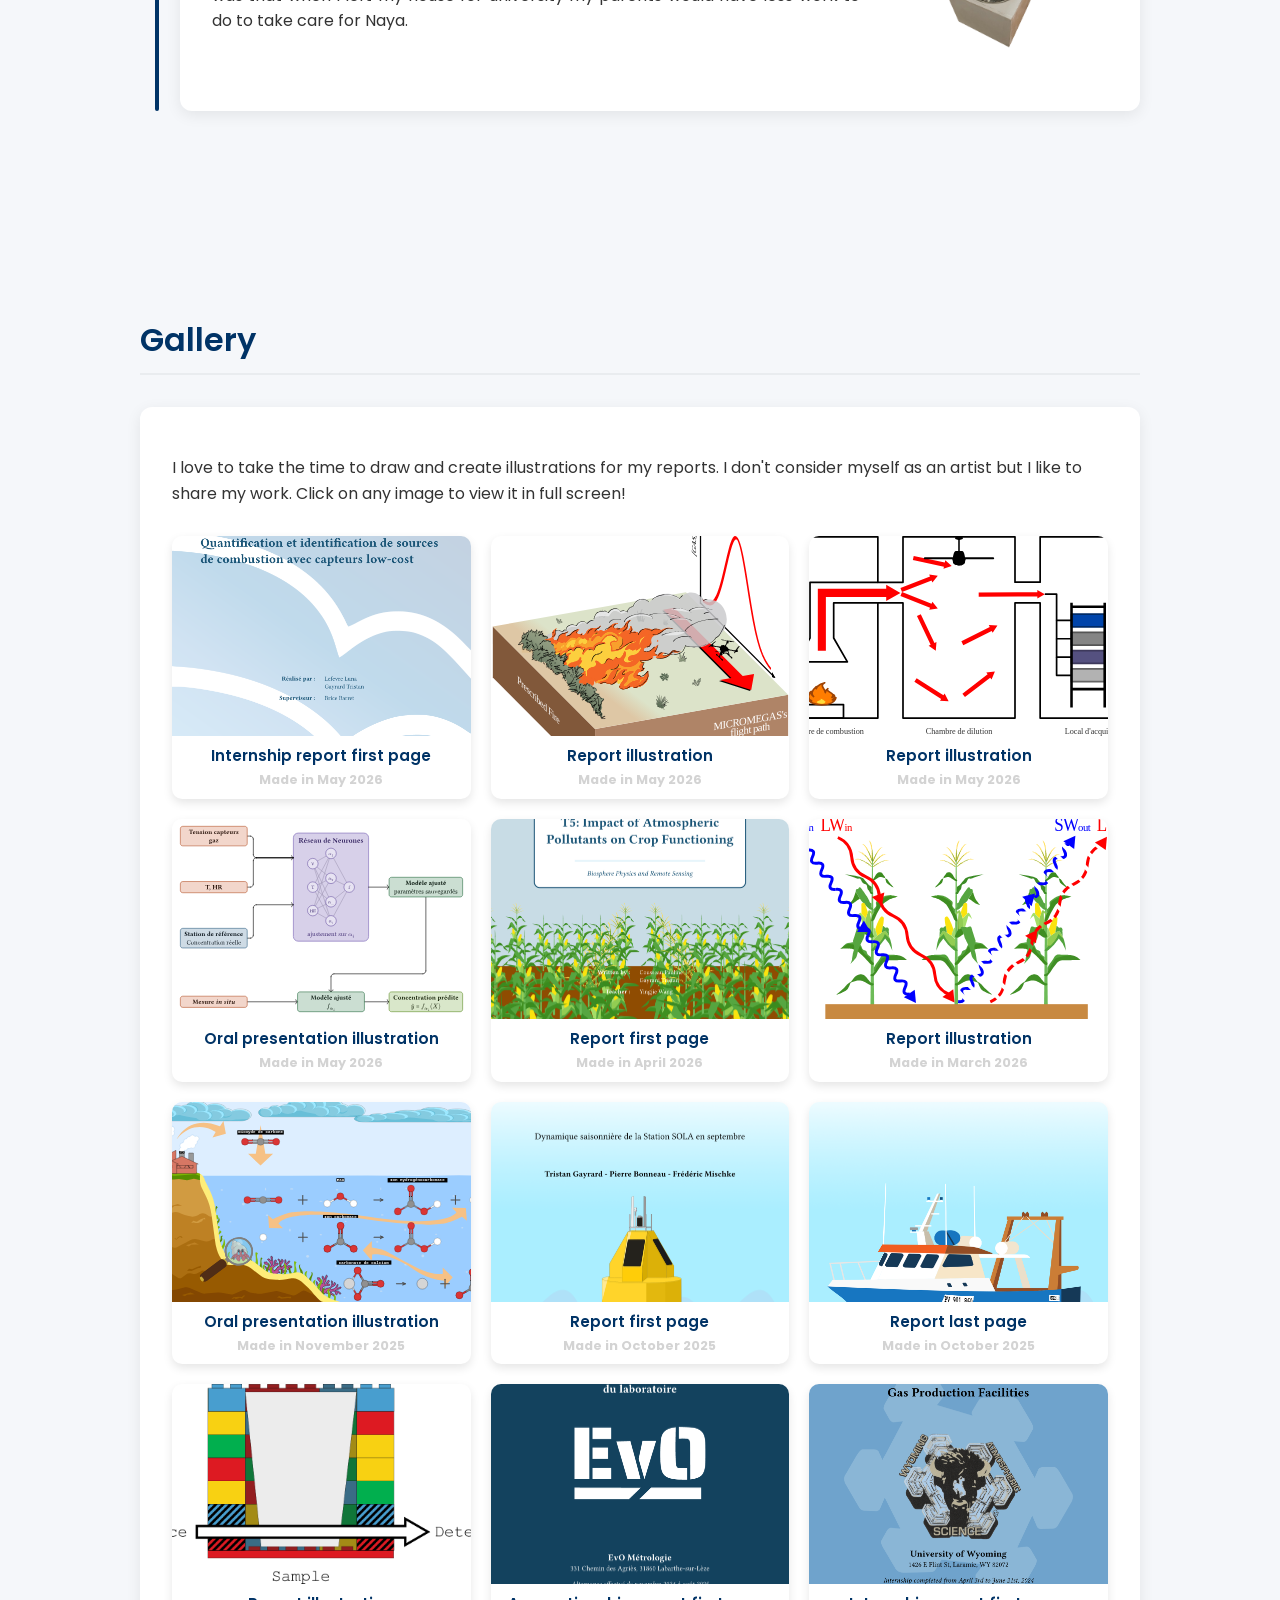
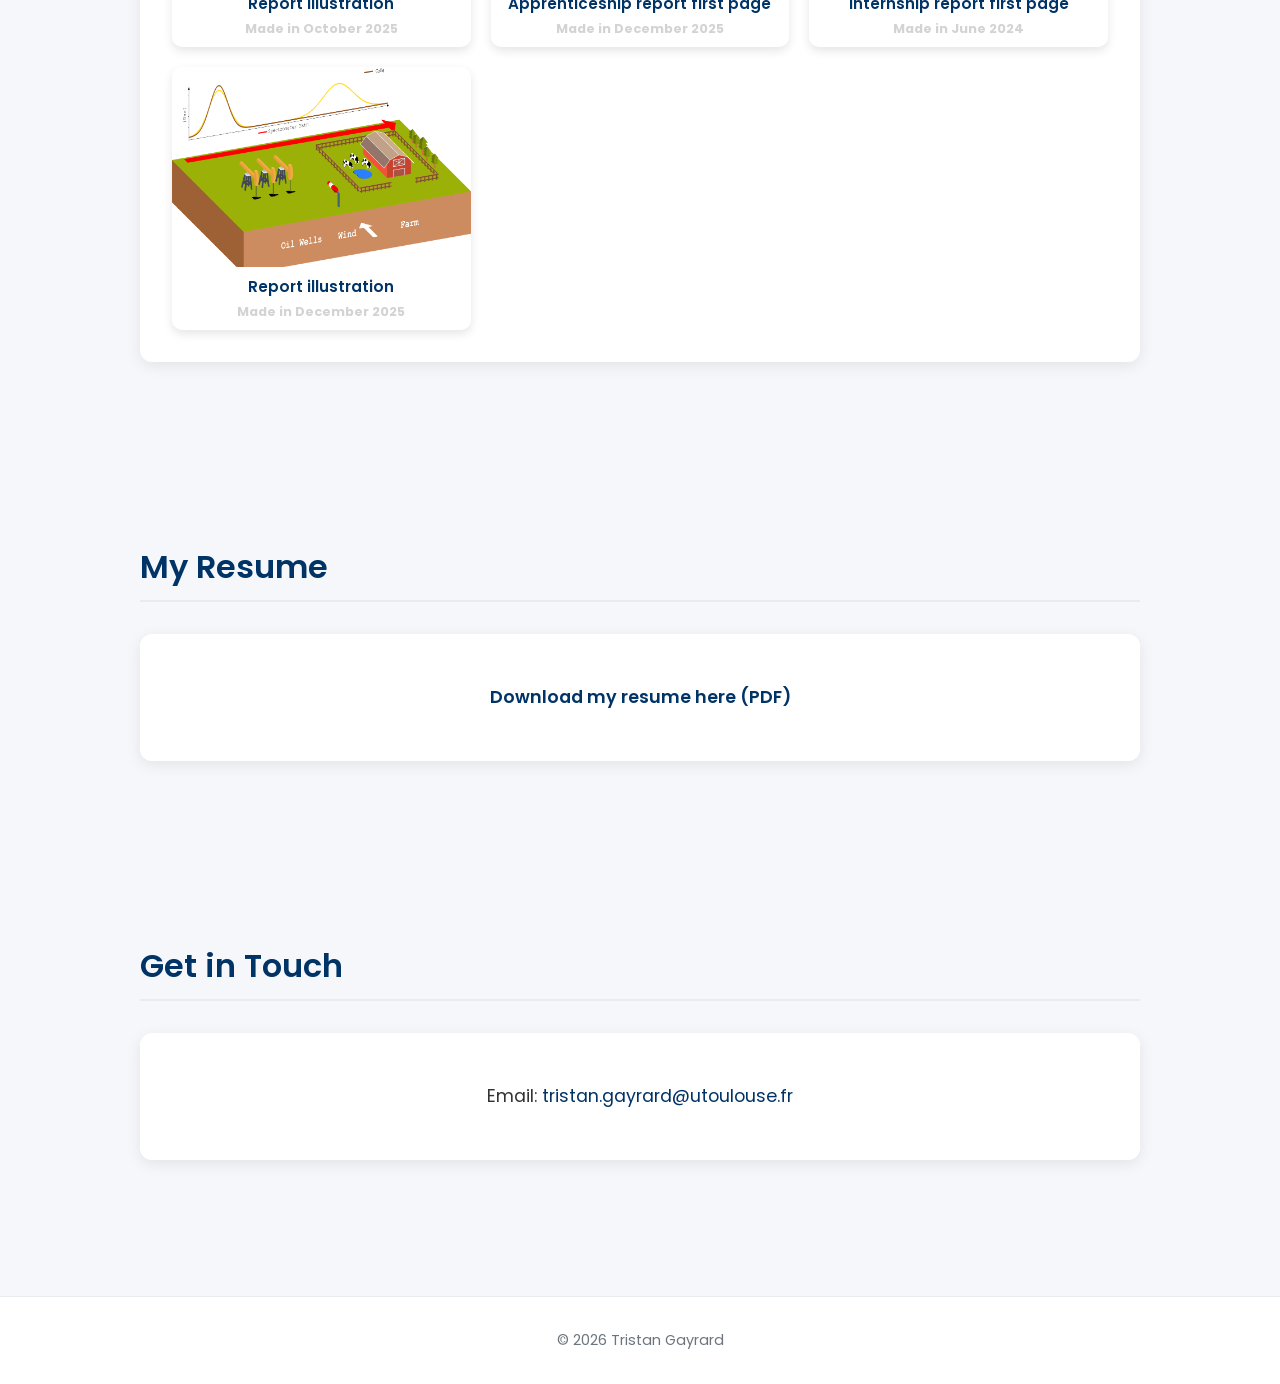
==== commit f0975ffd: "revamped the portfolio" ====
--- a/index.html
+++ b/index.html
@@ -54,7 +54,6 @@
 
         nav a:hover {
             color: var(--primary-color);
-            border-bottom: 2px solid var(--primary-color);
         }
 
         /* --- General Layout --- */
@@ -236,6 +235,89 @@
             right: 0;
         }
 
+
+        /* ==================================== */
+        /* --- TIMELINE SPECIFIC STYLES --- */
+        /* ==================================== */
+        .timeline {
+            position: relative;
+            margin: 2rem 0;
+            padding-left: 150px; /* Space reserved for the dates on the left */
+        }
+
+        /* The vertical axis line */
+        .timeline::before {
+            content: '';
+            position: absolute;
+            top: 0;
+            bottom: 0;
+            left: 120px; /* Positions the line between the dates and the cards */
+            width: 4px;
+            background: var(--primary-color);
+            border-radius: 2px;
+        }
+
+        .timeline-item {
+            position: relative;
+            margin-bottom: 3rem;
+        }
+
+        /* The date text */
+        .timeline-date {
+            position: absolute;
+            left: -150px;
+            top: 1.5rem;
+            width: 100px;
+            text-align: right;
+            font-weight: 700;
+            color: var(--primary-color);
+            font-size: 1.1rem;
+        }
+
+        /* The circular dot on the timeline */
+        .timeline-item::before {
+            content: '';
+            position: absolute;
+            left: -28px; /* Centers the dot exactly on the 4px line */
+            top: 1.8rem;
+            width: 16px;
+            height: 16px;
+            background: var(--secondary-color);
+            border: 4px solid var(--primary-color);
+            border-radius: 50%;
+            z-index: 1;
+            transform: translateX(-42%);
+        }
+
+        /* Ensures the card takes up the rest of the available width */
+        .timeline-content.card {
+            margin: 0; 
+            width: 100%;
+            box-sizing: border-box;
+        }
+
+        /* La colonne du texte prend 3 fois plus de place */
+        .timeline-content .two-columns > div:first-child {
+            flex: 3; 
+        }
+
+        /* La colonne du logo prend moins de place et centre son contenu */
+        .timeline-content .two-columns > div:last-child {
+            flex: 1; 
+            display: flex;
+            justify-content: center; /* Centre le logo horizontalement */
+            align-items: center;     /* Centre le logo verticalement */
+        }
+
+        /* Gestion parfaite de la taille du logo */
+        .timeline-content .two-columns img {
+            max-width: 130px;   /* Largeur maximale idéale pour un logo */
+            width: 100%;        /* Permet au logo de rétrécir proprement sur mobile */
+            height: auto;       /* Conserve les proportions d'origine sans déformer */
+            margin-bottom: 0;   /* Supprime la marge du bas pour bien le centrer */
+        }        
+
+
         /* Mobile-First Adjustments */
         @media (max-width: 768px) {
             header {
@@ -353,6 +435,25 @@
         .gallery-info h4 {
             margin: 0;
             font-size: 0.8em;
+        }
+
+        .timeline {
+            padding-left: 40px; /* Shrinks the left space */
+        }
+        .timeline::before {
+            left: 15px; /* Moves the vertical line to the far left edge */
+        }
+        .timeline-date {
+            position: relative;
+            left: 0;
+            top: 0;
+            text-align: left;
+            margin-bottom: 0.5rem;
+            width: auto;
+        }
+        .timeline-item::before {
+            left: -25px;
+            top: 0.2rem;
         }
 
     </style>
@@ -422,6 +523,39 @@
             const closeBtn = document.querySelector('.close-modal');
 
         document.querySelectorAll('.project-card-carousel img, .gallery-grid img').forEach(img => {
+                img.style.cursor = 'zoom-in';
+                img.addEventListener('click', () => {
+                    modal.style.display = 'flex';
+                    modalImg.src = img.src;
+                    modalImg.alt = img.alt;
+                    modalImg.style.backgroundColor = '#ffffff'; 
+                });
+            });
+
+            closeBtn.addEventListener('click', () => {
+                modal.style.display = 'none';
+            });
+
+            modal.addEventListener('click', (e) => {
+                if (e.target === modal) {
+                    modal.style.display = 'none';
+                }
+            });
+
+            document.addEventListener('keydown', (e) => {
+                if (e.key === 'Escape') {
+                    modal.style.display = 'none';
+                }
+            });
+        }
+
+        function initImageLightbox() {
+            const modal = document.getElementById('image-modal');
+            const modalImg = document.getElementById('modal-image');
+            const closeBtn = document.querySelector('.close-modal');
+
+            // On ajoute ', .timeline-content img' pour cibler les images des deux nouvelles timelines
+            document.querySelectorAll('.project-card-carousel img, .gallery-grid img, .timeline-content img').forEach(img => {
                 img.style.cursor = 'zoom-in';
                 img.addEventListener('click', () => {
                     modal.style.display = 'flex';
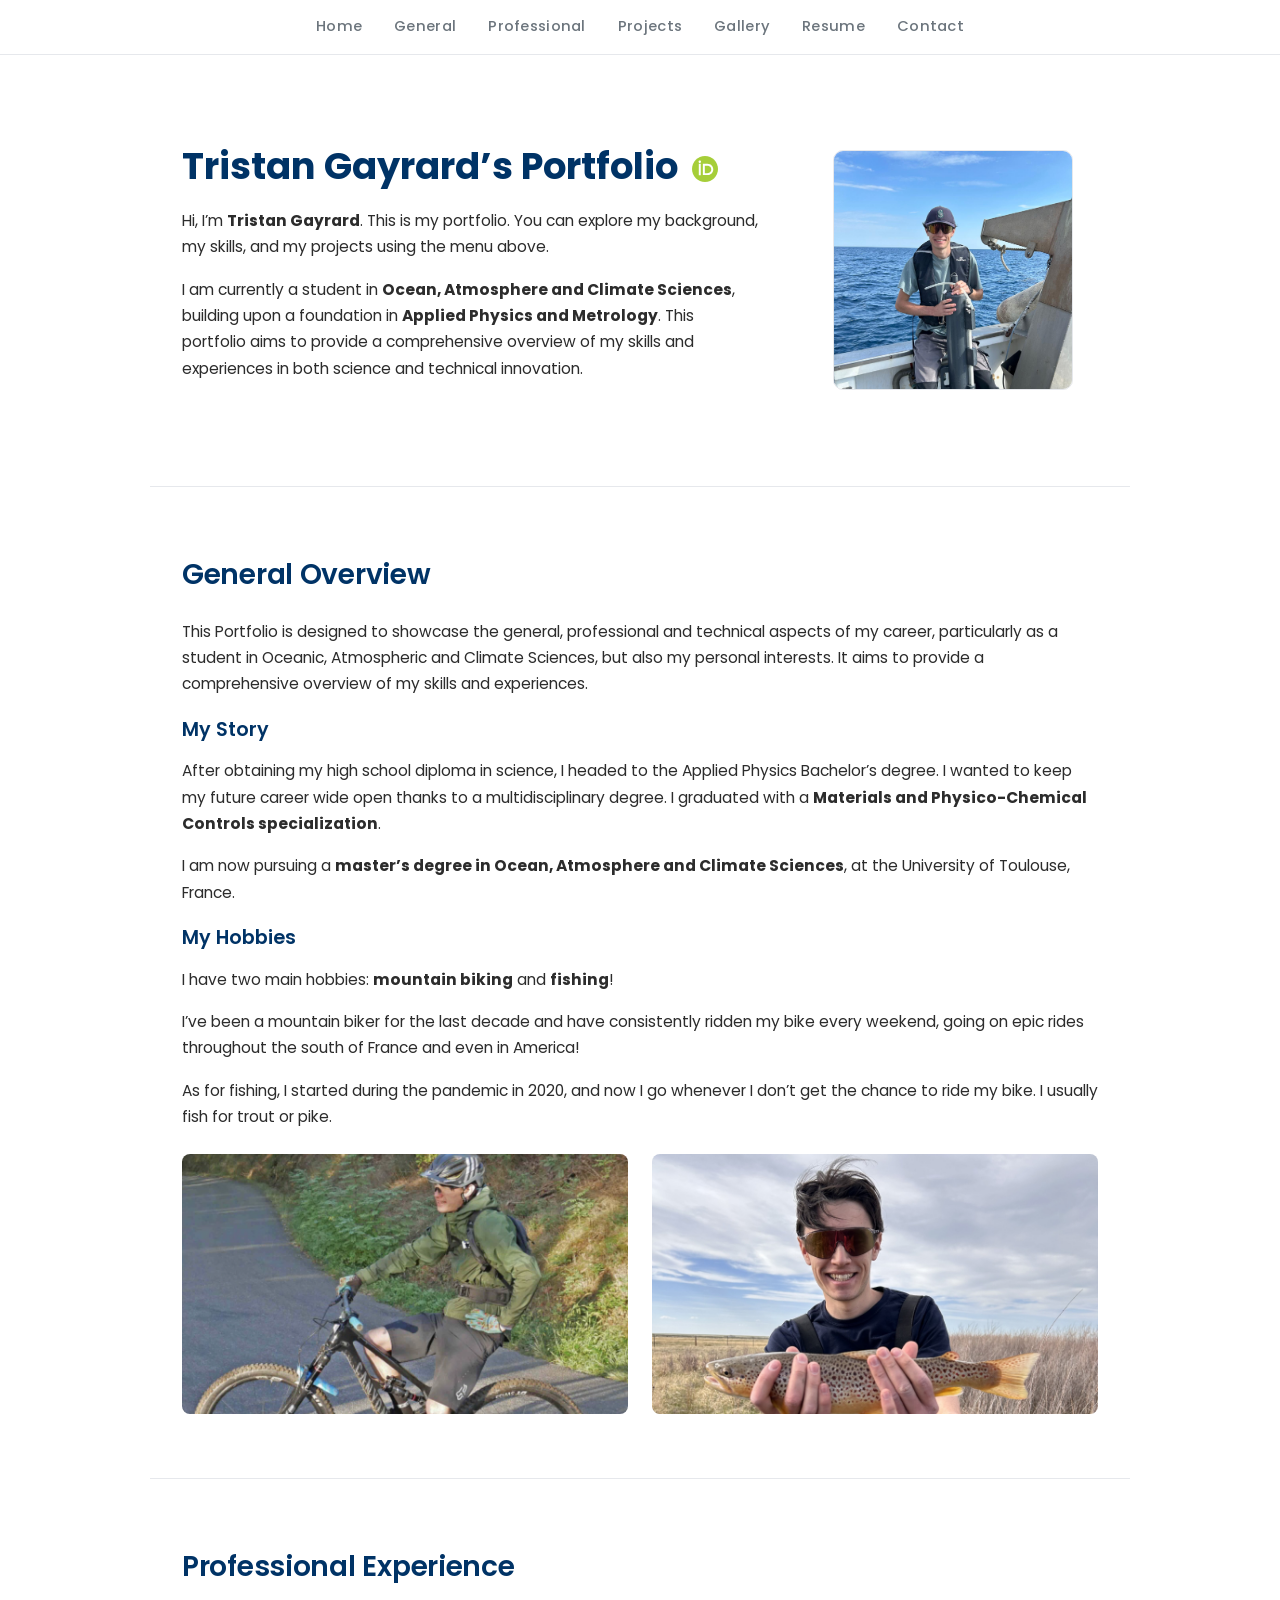
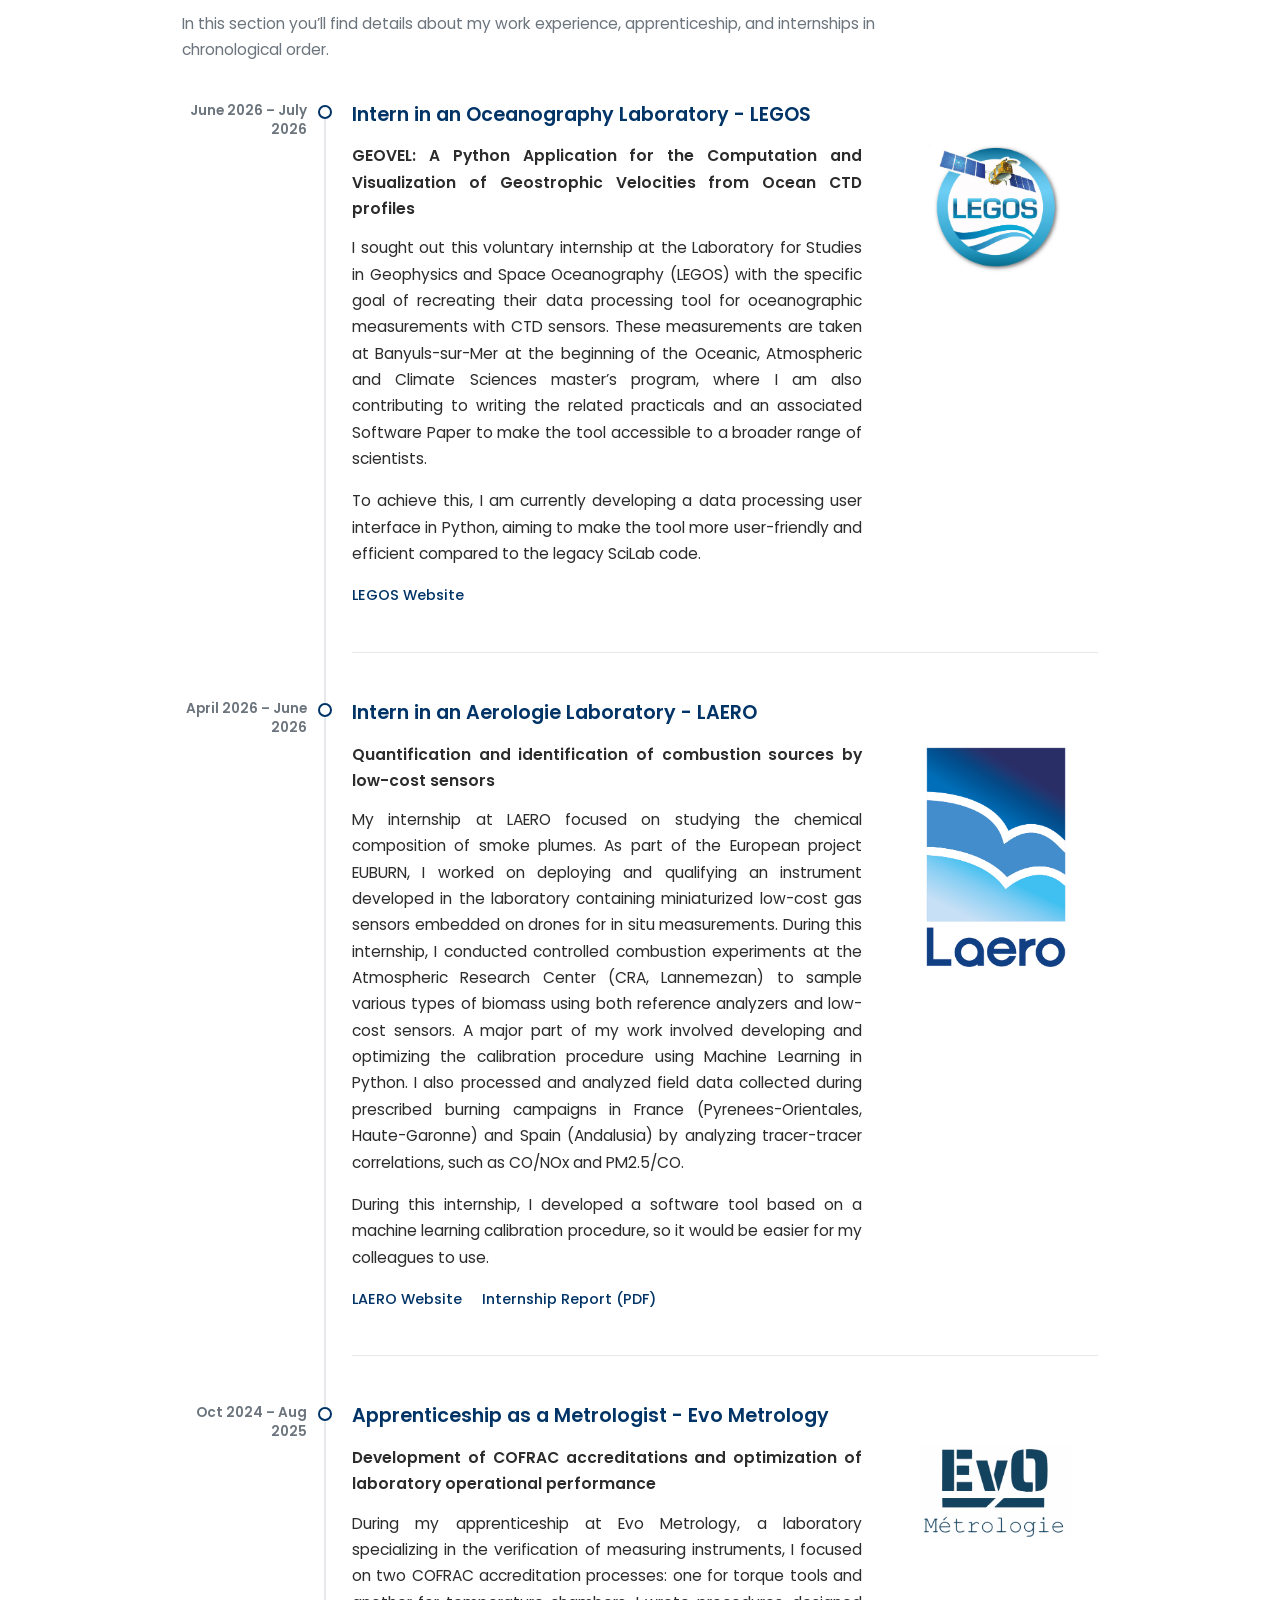
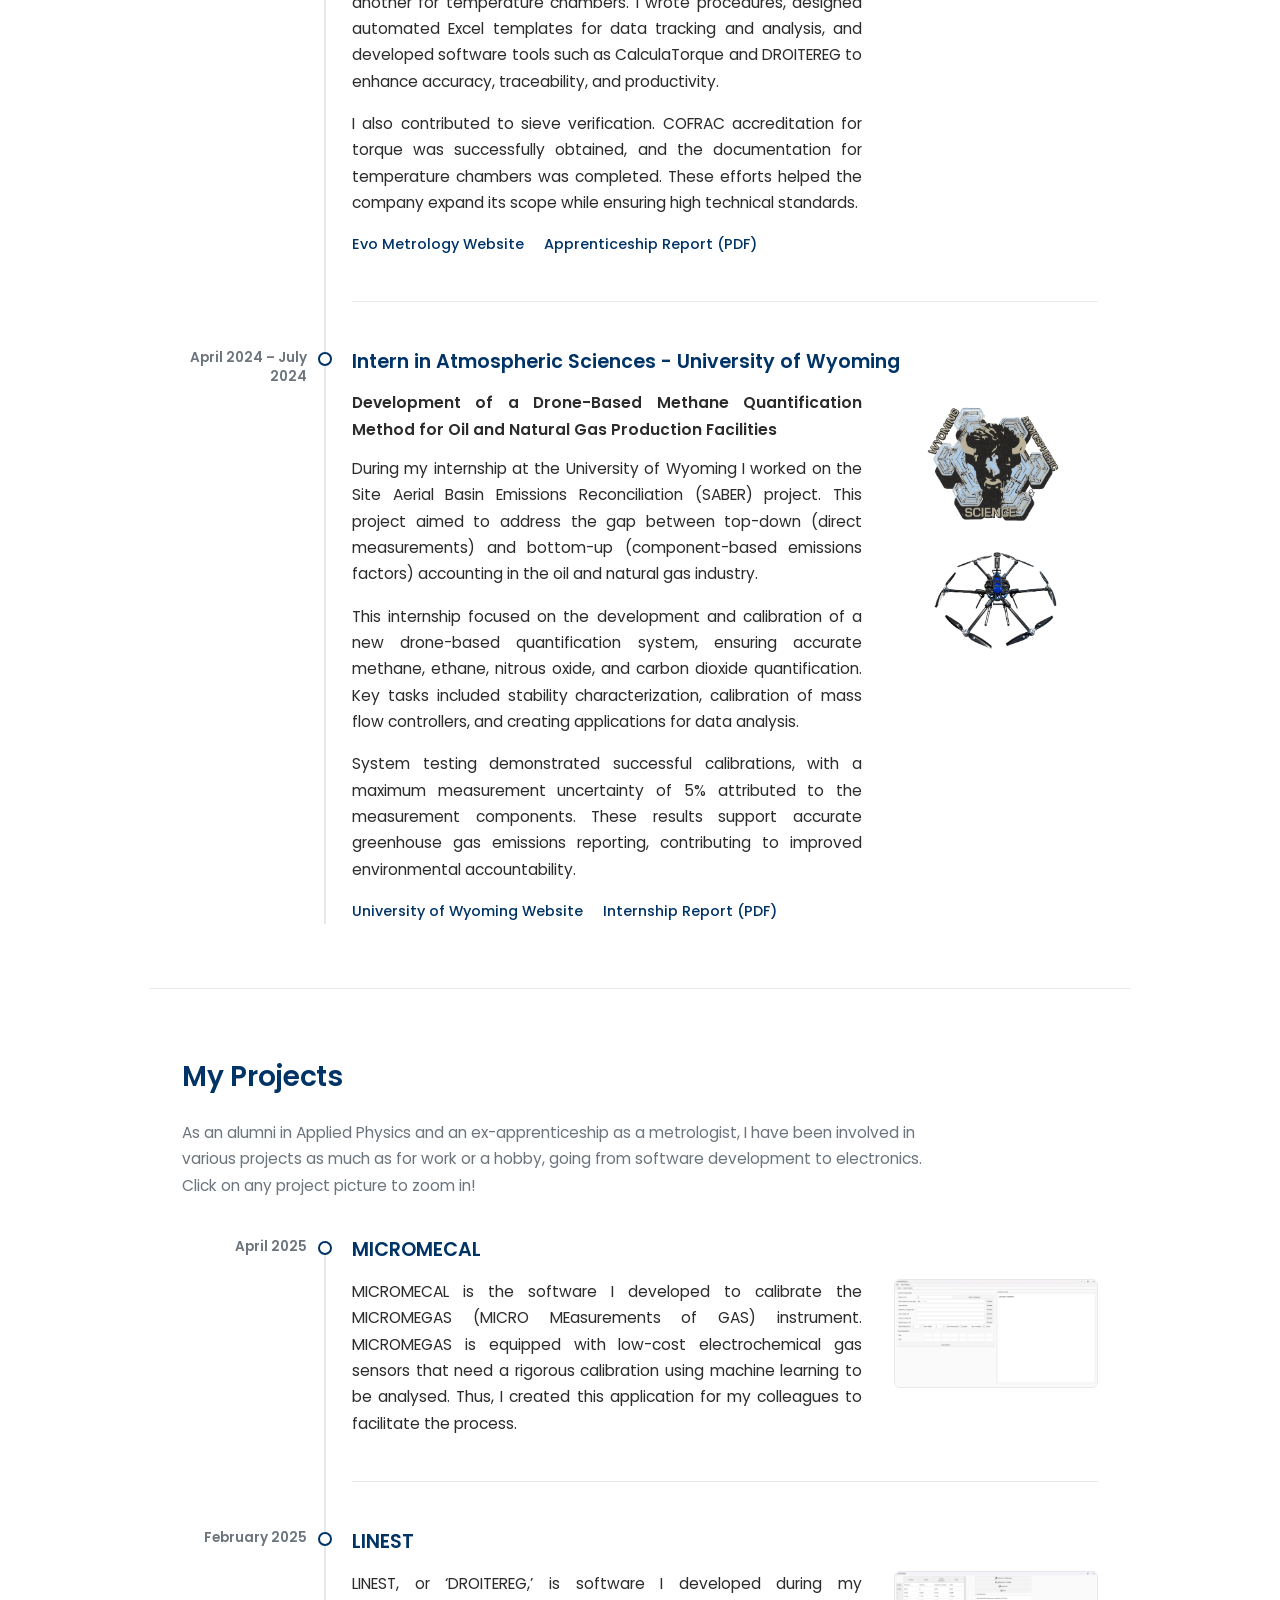
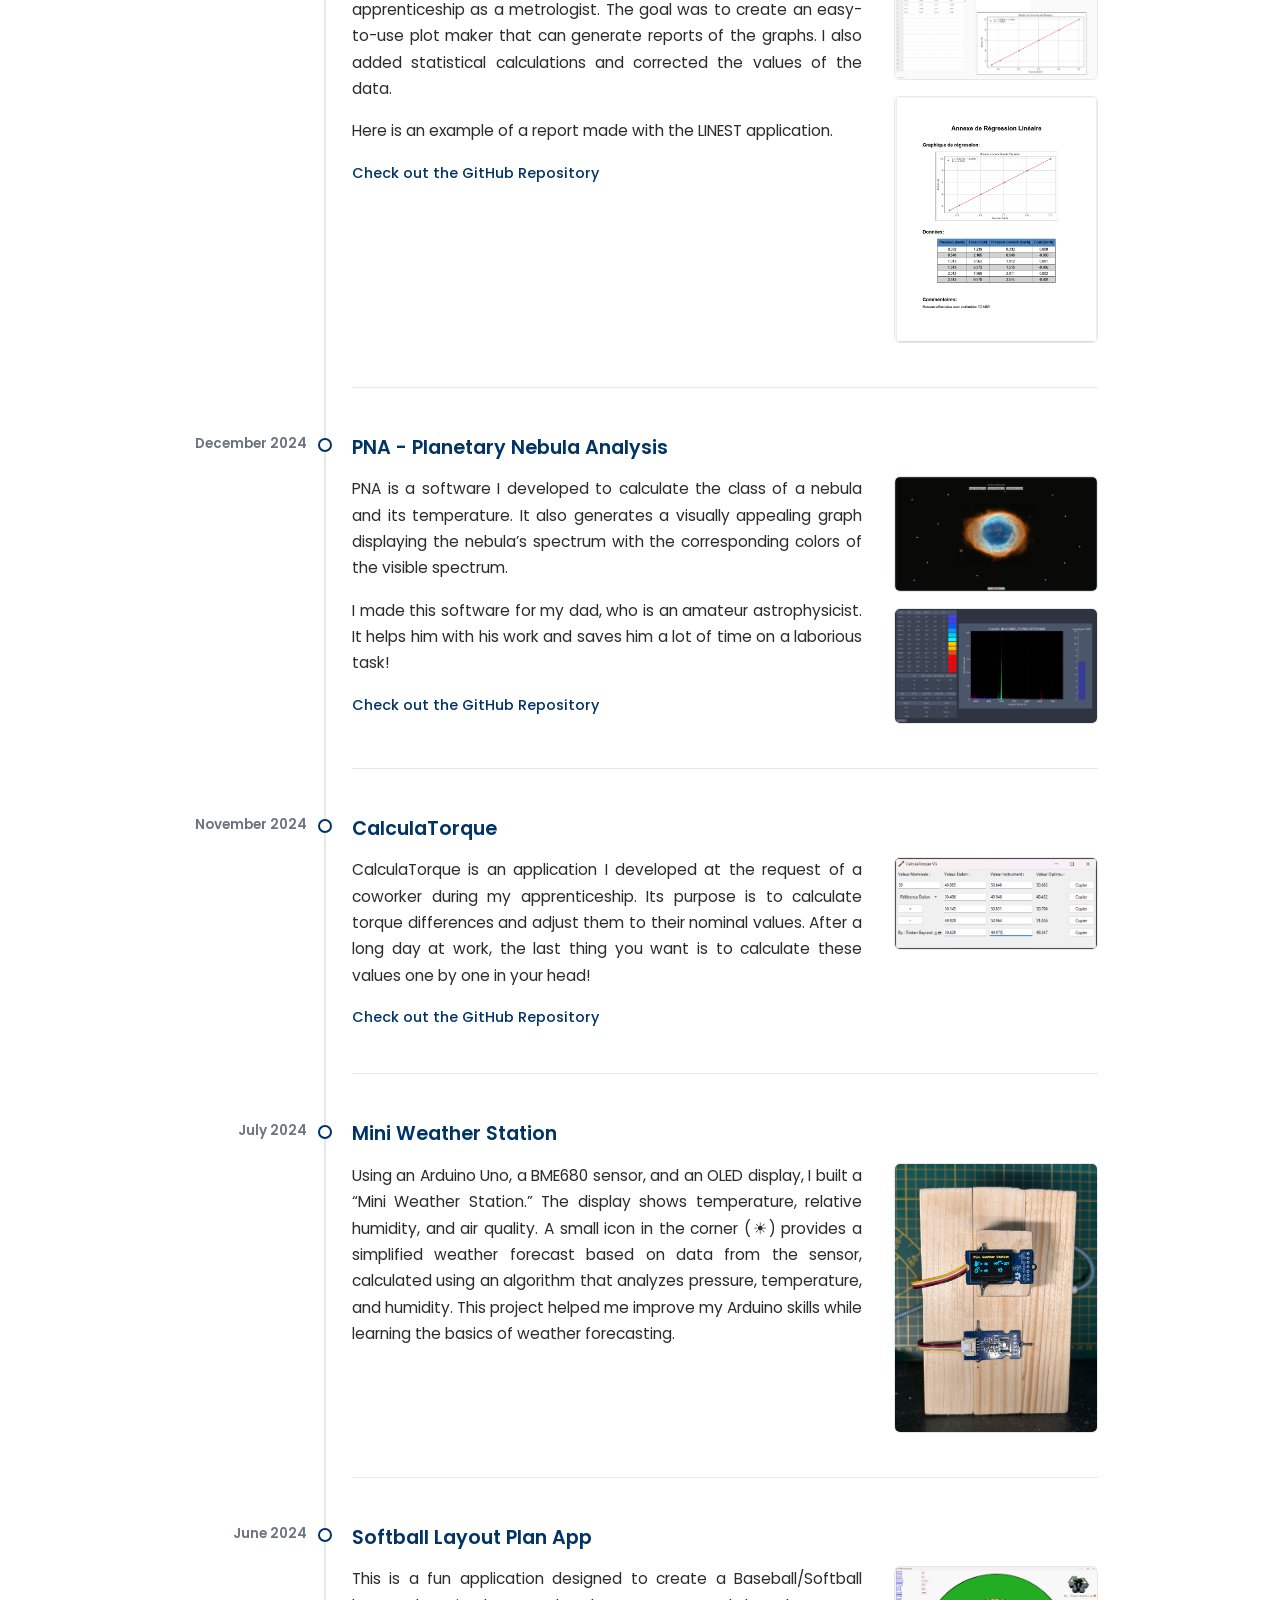
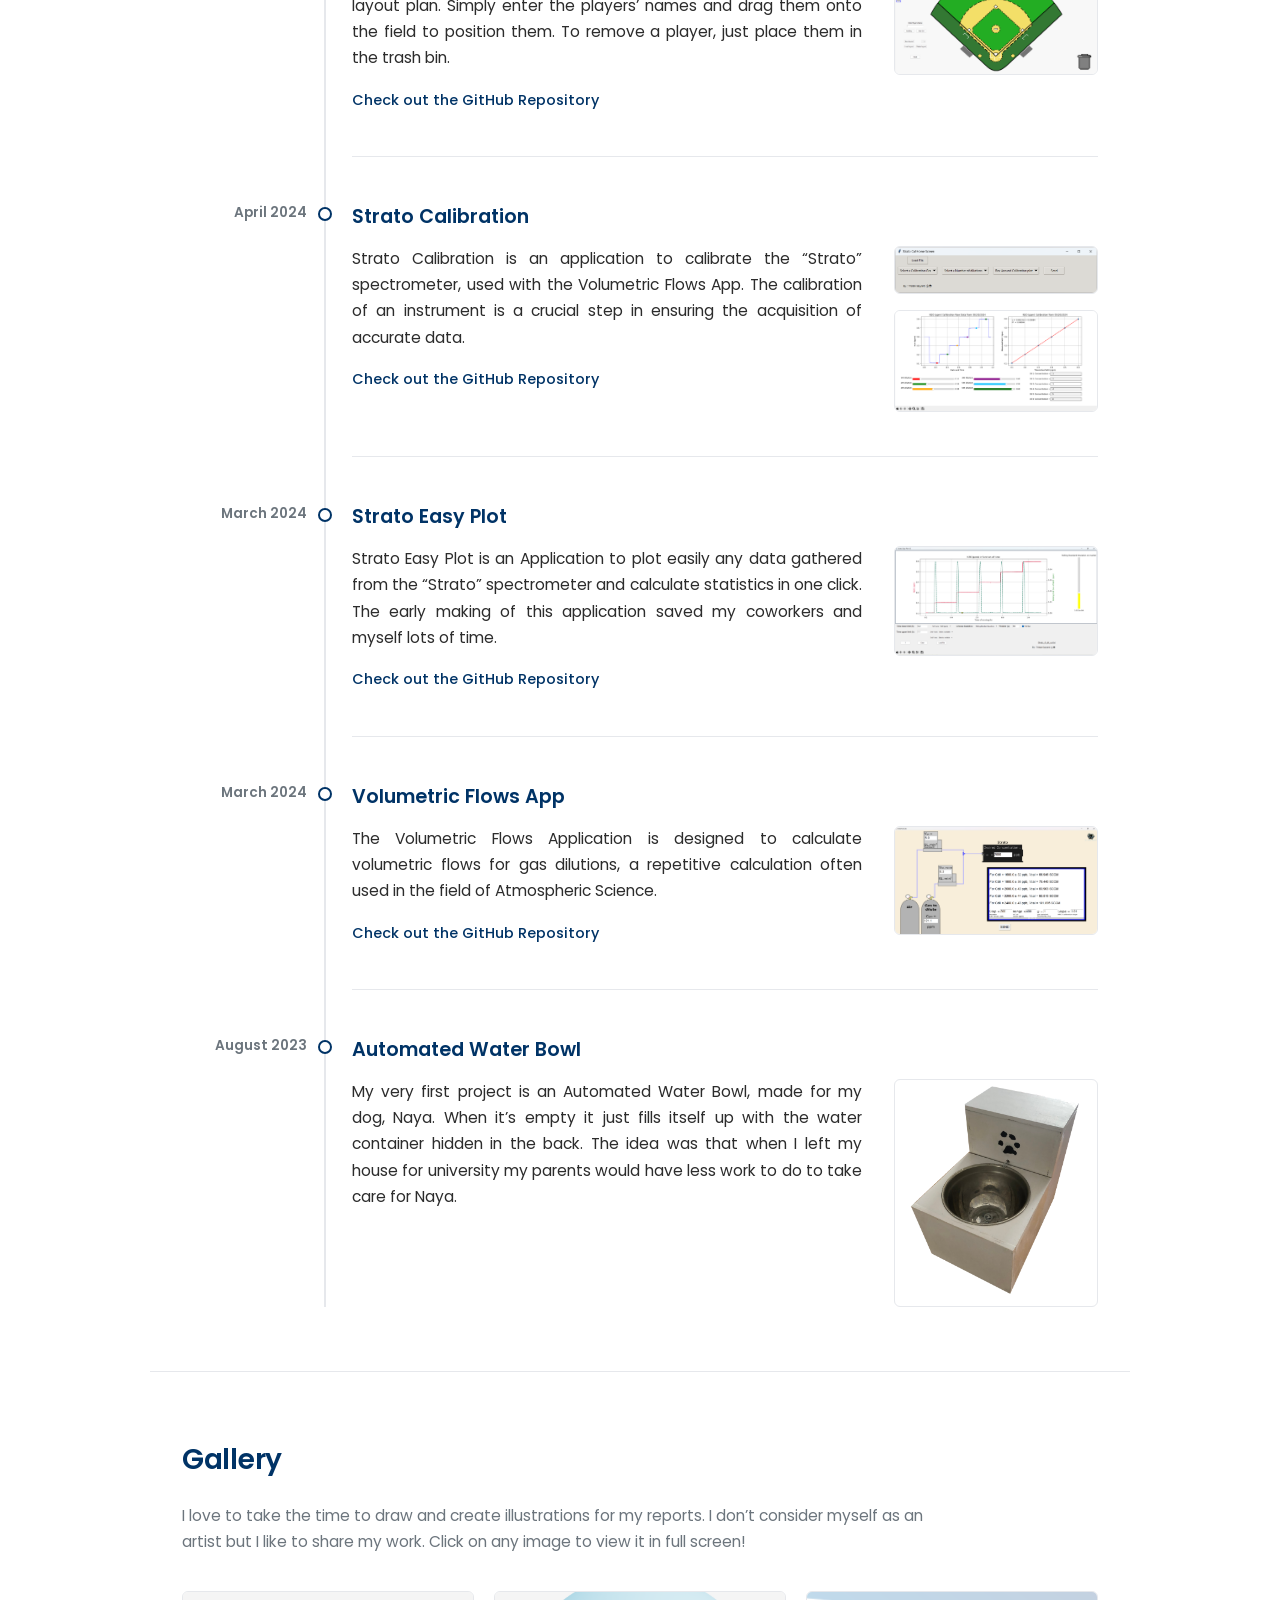
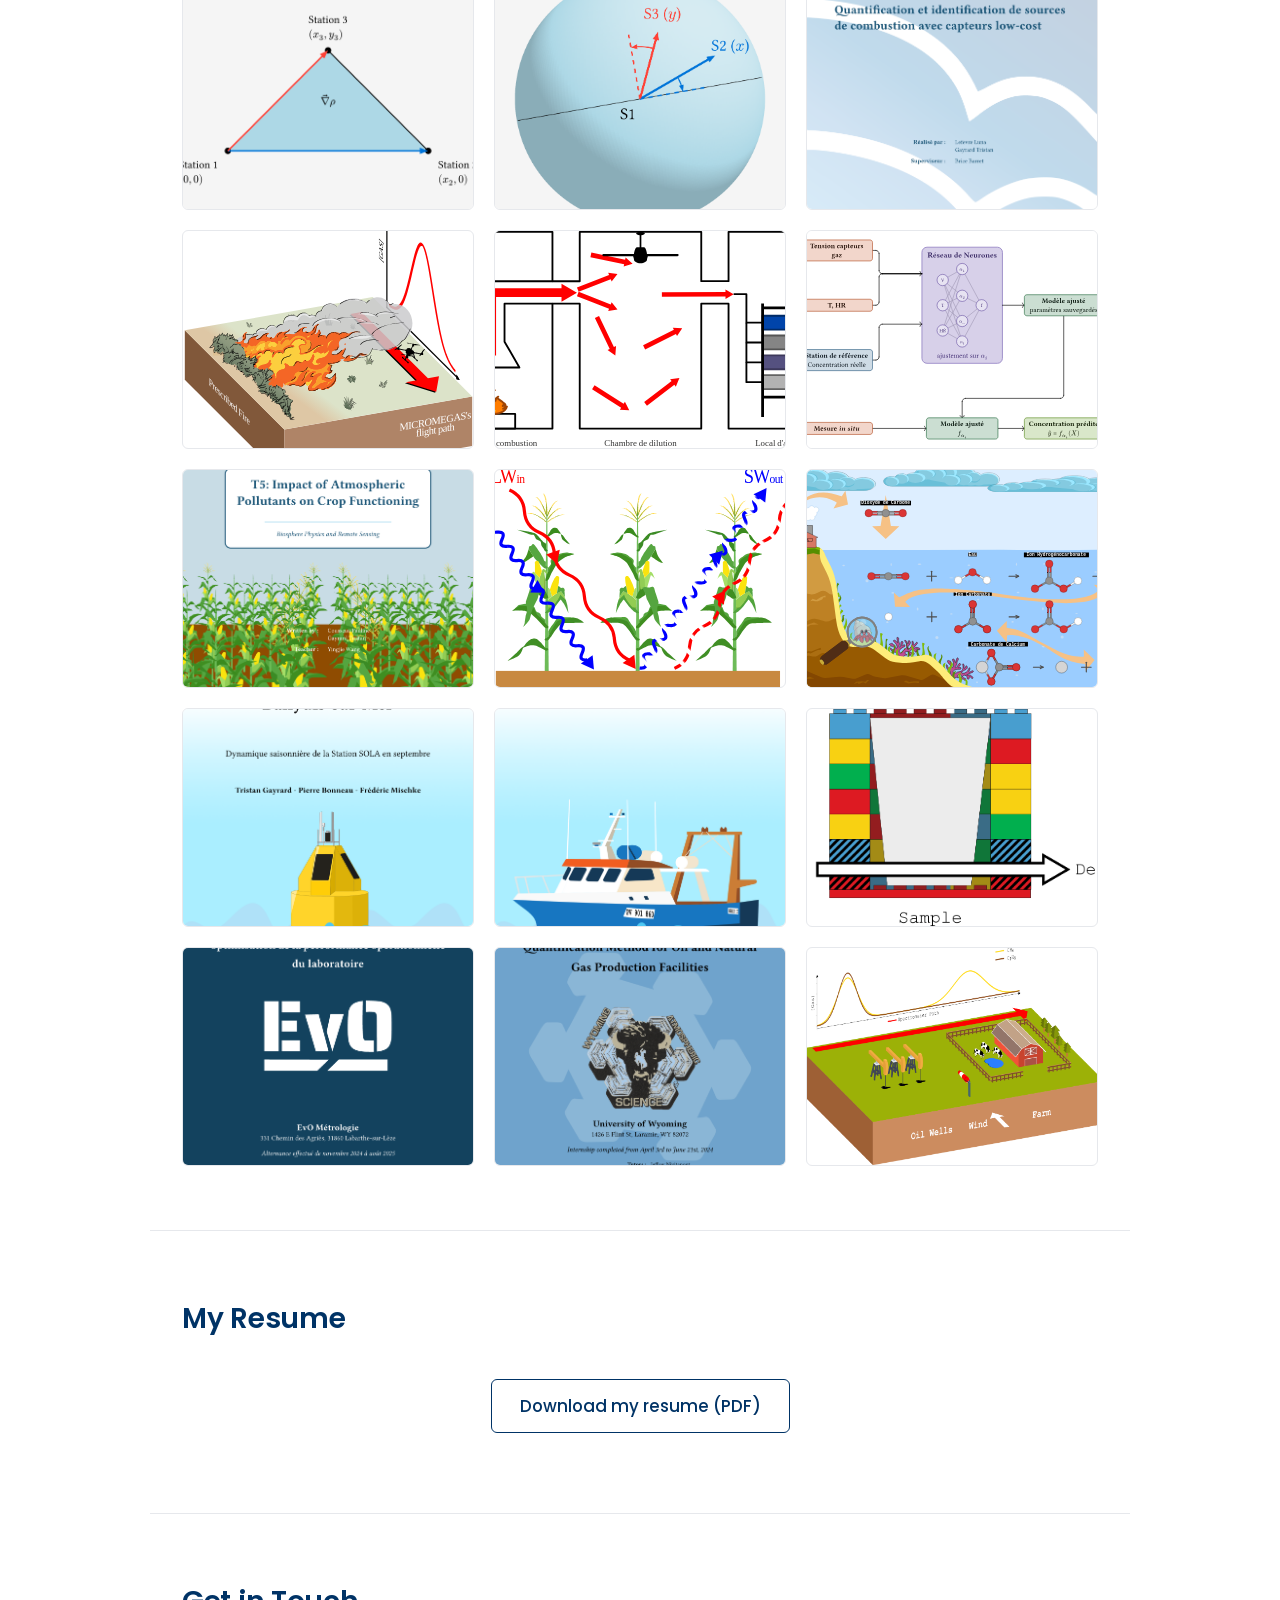
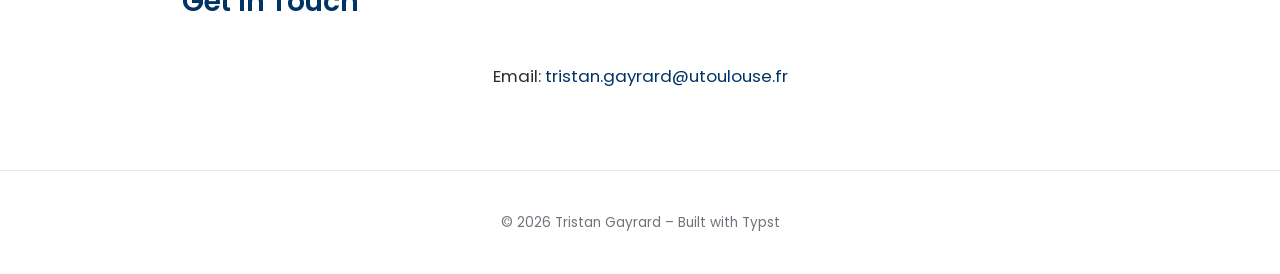
==== commit 5d2a5406: "html -> typst" ====
--- a/index.html
+++ b/index.html
@@ -1,624 +1 @@
-<!DOCTYPE html>
-<html lang="en">
-
-<head>
-    <meta charset="UTF-8">
-    <meta name="viewport" content="width=device-width, initial-scale=1.0">
-    <title>Tristan Gayrard's Portfolio</title>
-    <link href="https://fonts.googleapis.com/css2?family=Poppins:wght@300;400;600;700&display=swap" rel="stylesheet">
-    <style>
-        /* CSS Variables for easy customization */
-        :root {
-            --primary-color: #003366; /* Deep Blue/Navy */
-            --secondary-color: #ffffff;
-            --background-color: #f5f7fa; /* Light background */
-            --text-color: #333333;
-            --light-text-color: #6c757d;
-            --border-color: #e9ecef;
-            --font-family: 'Poppins', Arial, sans-serif;
-        }
-
-        body {
-            margin: 0;
-            font-family: var(--font-family);
-            background: var(--background-color);
-            color: var(--text-color);
-            line-height: 1.6;
-        }
-
-        /* --- Navigation and Header --- */
-        header {
-            background: var(--secondary-color);
-            padding: 1rem 2rem;
-            border-bottom: 3px solid var(--primary-color);
-            position: sticky;
-            top: 0;
-            z-index: 1000;
-        }
-
-        nav {
-            display: flex;
-            justify-content: center;
-            gap: 2rem;
-            flex-wrap: wrap;
-        }
-
-        nav a {
-            text-decoration: none;
-            color: var(--text-color);
-            font-size: 1rem;
-            font-weight: 500;
-            padding: 0.5rem 0;
-            transition: color 0.3s, border-bottom 0.3s;
-        }
-
-        nav a:hover {
-            color: var(--primary-color);
-        }
-
-        /* --- General Layout --- */
-        .section {
-            padding: 4rem 2rem;
-            max-width: 1000px;
-            margin: auto;
-        }
-
-        h1 {
-            font-weight: 700;
-            font-size: 2.5rem;
-            color: var(--primary-color);
-            text-align: center;
-            margin-bottom: 2rem;
-        }
-
-        h2 {
-            font-weight: 600;
-            font-size: 2rem;
-            color: var(--primary-color);
-            border-bottom: 2px solid var(--border-color);
-            padding-bottom: 0.5rem;
-            margin-bottom: 2rem;
-        }
-
-        h3 {
-            color: var(--primary-color);
-            font-weight: 600;
-            margin-top: 2rem;
-            margin-bottom: 1rem;
-            font-size: 1.5rem;
-        }
-
-        a {
-            color: var(--primary-color);
-            text-decoration: none;
-        }
-        a:hover {
-            text-decoration: underline;
-        }
-
-        /* --- 'Card' Components (Used widely) --- */
-        .card {
-            background: var(--secondary-color);
-            padding: 2rem;
-            border-radius: 12px;
-            box-shadow: 0 4px 15px rgba(0, 0, 0, 0.08);
-            margin: 1.5rem 0;
-            transition: transform 0.3s;
-        }
-        
-        /* Styles pour Home, General, Professional */
-        .home-content {
-            display: flex;
-            align-items: center;
-            justify-content: center;
-            gap: 2rem;
-            flex-direction: column;
-        }
-
-        .home-content img {
-            max-width: 300px;
-            height: auto;
-            border-radius: 8px;
-            border: 5px solid var(--primary-color);
-            object-fit: cover;
-        }
-        
-        .two-columns {
-            display: flex;
-            gap: 2rem;
-            margin: 1.5rem 0;
-            align-items: center;
-        }
-
-        .two-columns>div {
-            flex: 1;
-        }
-
-        .two-columns img {
-            width: 100%;
-            height: auto;
-            border-radius: 8px;
-            object-fit: cover;
-            margin-bottom: 1rem;
-        }
-        
-        /* Technical Section (Skills) */
-        .skills-grid {
-            display: grid;
-            grid-template-columns: repeat(auto-fit, minmax(280px, 1fr));
-            gap: 1.5rem;
-            margin-top: 2rem;
-        }
-
-        .skill-item {
-            padding: 1.5rem;
-            background: #e9f1f8;
-            border-radius: 8px;
-            box-shadow: 0 2px 5px rgba(0, 0, 0, 0.05);
-            border-left: 4px solid var(--primary-color);
-        }
-
-        /* ==================================== */
-        /* --- CAROUSEL SPECIFIC STYLES --- */
-        /* ==================================== */
-        .carousel-container {
-            position: relative;
-            overflow: hidden;
-            padding: 1rem 0;
-            margin-top: 1rem;
-        }
-
-        .projects-wrapper {
-            display: flex;
-            overflow-x: auto;
-            scroll-behavior: smooth;
-            gap: 40px; 
-            padding-bottom: 20px;
-            scrollbar-width: none;
-            -ms-overflow-style: none;
-        }
-
-        .projects-wrapper::-webkit-scrollbar {
-            display: none;
-        }
-
-        .project-card-carousel {
-            flex: 0 0 85%; /* Chaque carte prend 85% de la largeur du wrapper */
-            max-width: 90%;
-            box-sizing: border-box;
-            padding: 1.5rem;
-            border-left: 5px solid var(--primary-color);
-            margin: 0; 
-            margin-left: 7.5%; /* Centre la carte visuellement */
-        }
-
-        .project-card-carousel img {
-            max-width: 100%;
-            height: auto;
-            object-fit: contain;
-            border-radius: 8px;
-        }
-        
-        .project-card-carousel .two-columns img {
-            /* Fixe la taille des images internes */
-            max-width: 100%;
-            height: auto;
-            margin-bottom: 0.5rem;
-        }
-
-        /* Flèches de navigation */
-        .nav-arrow {
-            position: absolute;
-            top: 50%;
-            transform: translateY(-50%);
-            background: rgba(0, 51, 102, 0.7);
-            color: white;
-            border: none;
-            padding: 10px 15px;
-            cursor: pointer;
-            z-index: 10;
-            border-radius: 50%;
-            font-size: 1.5rem;
-            line-height: 1;
-            transition: background 0.3s;
-        }
-
-        .nav-arrow:hover {
-            background: var(--primary-color);
-        }
-
-        .left-arrow {
-            left: 0;
-        }
-
-        .right-arrow {
-            right: 0;
-        }
-
-
-        /* ==================================== */
-        /* --- TIMELINE SPECIFIC STYLES --- */
-        /* ==================================== */
-        .timeline {
-            position: relative;
-            margin: 2rem 0;
-            padding-left: 150px; /* Space reserved for the dates on the left */
-        }
-
-        /* The vertical axis line */
-        .timeline::before {
-            content: '';
-            position: absolute;
-            top: 0;
-            bottom: 0;
-            left: 120px; /* Positions the line between the dates and the cards */
-            width: 4px;
-            background: var(--primary-color);
-            border-radius: 2px;
-        }
-
-        .timeline-item {
-            position: relative;
-            margin-bottom: 3rem;
-        }
-
-        /* The date text */
-        .timeline-date {
-            position: absolute;
-            left: -150px;
-            top: 1.5rem;
-            width: 100px;
-            text-align: right;
-            font-weight: 700;
-            color: var(--primary-color);
-            font-size: 1.1rem;
-        }
-
-        /* The circular dot on the timeline */
-        .timeline-item::before {
-            content: '';
-            position: absolute;
-            left: -28px; /* Centers the dot exactly on the 4px line */
-            top: 1.8rem;
-            width: 16px;
-            height: 16px;
-            background: var(--secondary-color);
-            border: 4px solid var(--primary-color);
-            border-radius: 50%;
-            z-index: 1;
-            transform: translateX(-42%);
-        }
-
-        /* Ensures the card takes up the rest of the available width */
-        .timeline-content.card {
-            margin: 0; 
-            width: 100%;
-            box-sizing: border-box;
-        }
-
-        /* La colonne du texte prend 3 fois plus de place */
-        .timeline-content .two-columns > div:first-child {
-            flex: 3; 
-        }
-
-        /* La colonne du logo prend moins de place et centre son contenu */
-        .timeline-content .two-columns > div:last-child {
-            flex: 1; 
-            display: flex;
-            justify-content: center; /* Centre le logo horizontalement */
-            align-items: center;     /* Centre le logo verticalement */
-        }
-
-        /* Gestion parfaite de la taille du logo */
-        .timeline-content .two-columns img {
-            max-width: 130px;   /* Largeur maximale idéale pour un logo */
-            width: 100%;        /* Permet au logo de rétrécir proprement sur mobile */
-            height: auto;       /* Conserve les proportions d'origine sans déformer */
-            margin-bottom: 0;   /* Supprime la marge du bas pour bien le centrer */
-        }        
-
-
-        /* Mobile-First Adjustments */
-        @media (max-width: 768px) {
-            header {
-            padding: 0.5rem 1rem;
-            }
-            nav {
-            gap: 1rem;
-            }
-            nav a {
-            font-size: 0.9rem;
-            padding: 0.3rem 0;
-            }
-            .section {
-            padding: 1.5rem 1rem;
-            }
-            .card {
-            padding: 1rem;
-            margin: 1rem 0;
-            }
-            .two-columns {
-            flex-direction: column;
-            gap: 1rem;
-            }
-            .nav-arrow {
-            padding: 5px 10px;
-            font-size: 1.2rem;
-            }
-            .project-card-carousel {
-            flex: 0 0 100%;
-            margin-left: 0;
-            }
-        }
-        
-        /* Footer */
-        footer {
-            text-align: center;
-            padding: 2rem;
-            font-size: 0.9rem;
-            color: var(--light-text-color);
-            background: var(--secondary-color);
-            border-top: 1px solid var(--border-color);
-            margin-top: 3rem;
-        }
-
-        .image-modal {
-            display: none;
-            position: fixed;
-            z-index: 9999;
-            inset: 0;
-            background: rgba(0, 0, 0, 0.85);
-            justify-content: center;
-            align-items: center;
-        }
-
-        .image-modal img {
-            max-width: 90%;
-            max-height: 90%;
-            border-radius: 10px;
-            box-shadow: 0 10px 40px rgba(0, 0, 0, 0.6);
-        }
-
-        .close-modal {
-            position: absolute;
-            top: 20px;
-            right: 30px;
-            font-size: 36px;
-            color: white;
-            cursor: pointer;
-            user-select: none;
-        }
-
-        .gallery-grid {
-            display: grid;
-            grid-template-columns: repeat(auto-fill, minmax(250px, 1fr));
-            gap: 20px;
-            margin-top: 30px;
-        }
-
-        .gallery-item {
-            background-color: #ffffff;
-            border-radius: 10px;
-            overflow: hidden;
-            box-shadow: 0 4px 10px rgba(0, 0, 0, 0.1);
-            transition: transform 0.2s ease-in-out;
-            cursor: pointer;
-        }
-
-        .gallery-item:hover {
-            transform: translateY(-5px);
-        }
-
-        .image-container {
-            width: 100%;
-            height: 200px;
-            overflow: hidden;
-        }
-
-        .image-container img {
-            width: 100%;
-            height: 100%;
-            object-fit: cover;
-            display: block;
-        }
-
-        .gallery-info {
-            padding: 8px;
-            text-align: center;
-        }
-
-        .gallery-info h3 {
-            margin: 0 0 2px 0;
-            font-size: 0.95em;
-        }
-
-        .gallery-info h4 {
-            margin: 0;
-            font-size: 0.8em;
-        }
-
-        .timeline {
-            padding-left: 40px; /* Shrinks the left space */
-        }
-        .timeline::before {
-            left: 15px; /* Moves the vertical line to the far left edge */
-        }
-        .timeline-date {
-            position: relative;
-            left: 0;
-            top: 0;
-            text-align: left;
-            margin-bottom: 0.5rem;
-            width: auto;
-        }
-        .timeline-item::before {
-            left: -25px;
-            top: 0.2rem;
-        }
-
-    </style>
-</head>
-
-<div id="image-modal" class="image-modal">
-    <span class="close-modal">&times;</span>
-    <img id="modal-image" alt="">
-</div>
-
-
-<body>
-
-    <header>
-        <nav>
-            <a href="#home">Home</a>
-            <a href="#general">General</a>
-            <a href="#professional">Professional</a>
-            <a href="#technical">Technical</a>
-            <a href="#projects">My Projects</a>
-            <a href="#gallery">Gallery</a>
-            <a href="#resume">My Resume</a>
-            <a href="#contact">Get in Touch</a>
-        </nav>
-    </header>
-
-    <section class="section" id="home"></section>
-    <section class="section" id="general"></section>
-    <section class="section" id="professional"></section>
-    <section class="section" id="technical"></section>
-    <section class="section" id="projects"></section>
-    <section class="section" id="gallery"></section>
-    <section class="section" id="resume"></section>
-    <section class="section" id="contact"></section>
-
-    <footer>
-        &copy; 2026 Tristan Gayrard
-    </footer>
-
-    <script>
-        const SECTIONS = ['home', 'general', 'professional', 'technical', 'resume', 'projects', 'gallery','contact'];
-
-        function initCarousels() {
-            // Rend la fonction de défilement disponible globalement pour les boutons HTML
-            // Gère le défilement pour n'importe quel conteneur de carrousel (wrapperId)
-            window.scrollSection = function(wrapperId, direction) {
-                const wrapper = document.getElementById(wrapperId);
-                if (!wrapper) return;
-
-                const firstCard = wrapper.querySelector('.project-card-carousel');
-                if (!firstCard) return;
-
-                // Largeur de la carte (offsetWidth) + l'espace (gap) défini à 40px en CSS
-                const cardWidth = firstCard.offsetWidth;
-                const scrollDistance = cardWidth + 109.75; 
-                
-                wrapper.scrollTo({
-                    left: wrapper.scrollLeft + (direction * scrollDistance),
-                    behavior: 'smooth'
-                });
-            };
-        }
-
-        function initImageLightbox() {
-            const modal = document.getElementById('image-modal');
-            const modalImg = document.getElementById('modal-image');
-            const closeBtn = document.querySelector('.close-modal');
-
-        document.querySelectorAll('.project-card-carousel img, .gallery-grid img').forEach(img => {
-                img.style.cursor = 'zoom-in';
-                img.addEventListener('click', () => {
-                    modal.style.display = 'flex';
-                    modalImg.src = img.src;
-                    modalImg.alt = img.alt;
-                    modalImg.style.backgroundColor = '#ffffff'; 
-                });
-            });
-
-            closeBtn.addEventListener('click', () => {
-                modal.style.display = 'none';
-            });
-
-            modal.addEventListener('click', (e) => {
-                if (e.target === modal) {
-                    modal.style.display = 'none';
-                }
-            });
-
-            document.addEventListener('keydown', (e) => {
-                if (e.key === 'Escape') {
-                    modal.style.display = 'none';
-                }
-            });
-        }
-
-        function initImageLightbox() {
-            const modal = document.getElementById('image-modal');
-            const modalImg = document.getElementById('modal-image');
-            const closeBtn = document.querySelector('.close-modal');
-
-            // On ajoute ', .timeline-content img' pour cibler les images des deux nouvelles timelines
-            document.querySelectorAll('.project-card-carousel img, .gallery-grid img, .timeline-content img').forEach(img => {
-                img.style.cursor = 'zoom-in';
-                img.addEventListener('click', () => {
-                    modal.style.display = 'flex';
-                    modalImg.src = img.src;
-                    modalImg.alt = img.alt;
-                    modalImg.style.backgroundColor = '#ffffff'; 
-                });
-            });
-
-            closeBtn.addEventListener('click', () => {
-                modal.style.display = 'none';
-            });
-
-            modal.addEventListener('click', (e) => {
-                if (e.target === modal) {
-                    modal.style.display = 'none';
-                }
-            });
-
-            document.addEventListener('keydown', (e) => {
-                if (e.key === 'Escape') {
-                    modal.style.display = 'none';
-                }
-            });
-        }
-
-        function loadSectionContent(sectionId) {
-            const sectionElement = document.getElementById(sectionId);
-            // Pour GitHub Pages, le chemin relatif commence par sections/
-            const fileName = `sections/${sectionId}.html`;
-
-            return fetch(fileName)
-                .then(response => {
-                    if (!response.ok) {
-                        // Gère les erreurs 404/500
-                        throw new Error(`Failed to load ${fileName}: ${response.statusText}`);
-                    }
-                    return response.text();
-                })
-                .then(html => {
-                    sectionElement.innerHTML = html;
-                })
-                .catch(error => {
-                    console.error('Error loading section:', error);
-                    sectionElement.innerHTML = `<p style="color: red;">Erreur: Impossible de charger ${fileName}</p>`;
-                });
-        }
-
-        function loadAllSections() {
-            const fetchPromises = SECTIONS.map(loadSectionContent);
-
-            Promise.all(fetchPromises)
-                .then(() => {
-                    initCarousels();
-                    initImageLightbox();
-                })
-                .catch(error => {
-                    console.error("Erreur lors du chargement des sections:", error);
-                });
-        }
-
-        document.addEventListener('DOMContentLoaded', loadAllSections);
-    </script>
-</body>
-
-</html>+<!DOCTYPE html><html lang="en"><head><meta charset="UTF-8"><meta name="viewport" content="width=device-width, initial-scale=1.0"><title>Tristan Gayrard's Portfolio</title><link rel="stylesheet" href="https://fonts.googleapis.com/css2?family=Poppins:wght@300;400;500;600;700&amp;display=swap"><link rel="stylesheet" href="assets/style.css"></head><body><div id="image-modal" class="image-modal"><span class="close-modal">×</span> <img id="modal-image" alt></div><header><nav><a href="#home">Home</a> <a href="#general">General</a> <a href="#professional">Professional</a> <a href="#projects">Projects</a> <a href="#gallery">Gallery</a> <a href="#resume">Resume</a> <a href="#contact">Contact</a></nav></header><main><section class="section" id="home"><div class="hero"><div class="hero-text"><h1>Tristan Gayrard’s Portfolio <a href="https://orcid.org/0009-0004-0056-0742" target="_blank" rel="noopener noreferrer" class="orcid-link" title="ORCID Profile"><img src="resources/logos/orcid.svg" alt="ORCID ID logo"></a></h1><p>Hi, I’m <strong>Tristan Gayrard</strong>. This is my portfolio. You can explore my background, my skills, and my projects using the menu above.</p><p>I am currently a student in <strong>Ocean, Atmosphere and Climate Sciences</strong>, building upon a foundation in <strong>Applied Physics and Metrology</strong>. This portfolio aims to provide a comprehensive overview of my skills and experiences in both science and technical innovation.</p></div><div class="hero-photo"><img src="resources/pictures/boat_pic.jpg" alt="Tristan's Profile Picture"></div></div></section><section class="section" id="general"><h2>General Overview</h2><p>This Portfolio is designed to showcase the general, professional and technical aspects of my career, particularly as a student in Oceanic, Atmospheric and Climate Sciences, but also my personal interests. It aims to provide a comprehensive overview of my skills and experiences.</p><h3>My Story</h3><p>After obtaining my high school diploma in science, I headed to the Applied Physics Bachelor’s degree. I wanted to keep my future career wide open thanks to a multidisciplinary degree. I graduated with a <strong>Materials and Physico-Chemical Controls specialization</strong>.</p><p>I am now pursuing a <strong>master’s degree in Ocean, Atmosphere and Climate Sciences</strong>, at the University of Toulouse, France.</p><h3>My Hobbies</h3><p>I have two main hobbies: <strong>mountain biking</strong> and <strong>fishing</strong>!</p><p>I’ve been a mountain biker for the last decade and have consistently ridden my bike every weekend, going on epic rides throughout the south of France and even in America!</p><p>As for fishing, I started during the pandemic in 2020, and now I go whenever I don’t get the chance to ride my bike. I usually fish for trout or pike.</p><div class="photo-row"><img src="resources/pictures/bike_pic.png" alt="Mountain Biking" style="object-position: 50% 20%;"> <img src="resources/pictures/fish_pic.jpg" alt="Fishing" style="object-position: 50% 20%;"></div></section><section class="section" id="professional"><h2>Professional Experience</h2><p class="section-intro">In this section you’ll find details about my work experience, apprenticeship, and internships in chronological order.</p><div class="timeline timeline--logos"><div class="timeline-item"><div class="timeline-date">June 2026 – July 2026</div><div class="timeline-content"><h3>Intern in an Oceanography Laboratory - LEGOS</h3><div class="two-columns"><div class="text-col"><p class="item-subtitle">GEOVEL: A Python Application for the Computation and Visualization of Geostrophic Velocities from Ocean CTD profiles</p><p>I sought out this voluntary internship at the Laboratory for Studies in Geophysics and Space Oceanography (LEGOS) with the specific goal of recreating their data processing tool for oceanographic measurements with CTD sensors. These measurements are taken at Banyuls-sur-Mer at the beginning of the Oceanic, Atmospheric and Climate Sciences master’s program, where I am also contributing to writing the related practicals and an associated Software Paper to make the tool accessible to a broader range of scientists.</p><p>To achieve this, I am currently developing a data processing user interface in Python, aiming to make the tool more user-friendly and efficient compared to the legacy SciLab code.</p><div class="item-links"><a href="https://www.legos.omp.eu" target="_blank" rel="noopener noreferrer">LEGOS Website</a></div></div><div class="media-col"><img src="resources/logos/logo_legos.jpg" alt="LEGOS Logo"></div></div></div></div><div class="timeline-item"><div class="timeline-date">April 2026 – June 2026</div><div class="timeline-content"><h3>Intern in an Aerologie Laboratory - LAERO</h3><div class="two-columns"><div class="text-col"><p class="item-subtitle">Quantification and identification of combustion sources by low-cost sensors</p><p>My internship at LAERO focused on studying the chemical composition of smoke plumes. As part of the European project EUBURN, I worked on deploying and qualifying an instrument developed in the laboratory containing miniaturized low-cost gas sensors embedded on drones for in situ measurements. During this internship, I conducted controlled combustion experiments at the Atmospheric Research Center (CRA, Lannemezan) to sample various types of biomass using both reference analyzers and low-cost sensors. A major part of my work involved developing and optimizing the calibration procedure using Machine Learning in Python. I also processed and analyzed field data collected during prescribed burning campaigns in France (Pyrenees-Orientales, Haute-Garonne) and Spain (Andalusia) by analyzing tracer-tracer correlations, such as CO/NOx and PM2.5/CO.</p><p>During this internship, I developed a software tool based on a machine learning calibration procedure, so it would be easier for my colleagues to use.</p><div class="item-links"><a href="https://laero.omp.eu" target="_blank" rel="noopener noreferrer">LAERO Website</a><a href="resources/reports/LAERO_Internship_Report_Tristan_Gayrard.pdf" download target="_blank" rel="noopener noreferrer">Internship Report (PDF)</a></div></div><div class="media-col"><img src="resources/logos/logo_laero.jpg" alt="LAERO Logo"></div></div></div></div><div class="timeline-item"><div class="timeline-date">Oct 2024 – Aug 2025</div><div class="timeline-content"><h3>Apprenticeship as a Metrologist - Evo Metrology</h3><div class="two-columns"><div class="text-col"><p class="item-subtitle">Development of COFRAC accreditations and optimization of laboratory operational performance</p><p>During my apprenticeship at Evo Metrology, a laboratory specializing in the verification of measuring instruments, I focused on two COFRAC accreditation processes: one for torque tools and another for temperature chambers. I wrote procedures, designed automated Excel templates for data tracking and analysis, and developed software tools such as CalculaTorque and DROITEREG to enhance accuracy, traceability, and productivity.</p><p>I also contributed to sieve verification. COFRAC accreditation for torque was successfully obtained, and the documentation for temperature chambers was completed. These efforts helped the company expand its scope while ensuring high technical standards.</p><div class="item-links"><a href="https://www.evometrologie.com/" target="_blank" rel="noopener noreferrer">Evo Metrology Website</a><a href="resources/reports/EVO_Apprenticeship_Report_Tristan_Gayrard.pdf" download target="_blank" rel="noopener noreferrer">Apprenticeship Report (PDF)</a></div></div><div class="media-col"><img src="resources/logos/logo_evo.png" alt="Evo Metrology Logo"></div></div></div></div><div class="timeline-item"><div class="timeline-date">April 2024 – July 2024</div><div class="timeline-content"><h3>Intern in Atmospheric Sciences - University of Wyoming</h3><div class="two-columns"><div class="text-col"><p class="item-subtitle">Development of a Drone-Based Methane Quantification Method for Oil and Natural Gas Production Facilities</p><p>During my internship at the University of Wyoming I worked on the Site Aerial Basin Emissions Reconciliation (SABER) project. This project aimed to address the gap between top-down (direct measurements) and bottom-up (component-based emissions factors) accounting in the oil and natural gas industry.</p><p>This internship focused on the development and calibration of a new drone-based quantification system, ensuring accurate methane, ethane, nitrous oxide, and carbon dioxide quantification. Key tasks included stability characterization, calibration of mass flow controllers, and creating applications for data analysis.</p><p>System testing demonstrated successful calibrations, with a maximum measurement uncertainty of 5% attributed to the measurement components. These results support accurate greenhouse gas emissions reporting, contributing to improved environmental accountability.</p><div class="item-links"><a href="https://www.uwyo.edu/atsc/index.html" target="_blank" rel="noopener noreferrer">University of Wyoming Website</a><a href="resources/reports/UW_Internship_Report_Tristan_Gayrard.pdf" download target="_blank" rel="noopener noreferrer">Internship Report (PDF)</a></div></div><div class="media-col"><img src="resources/logos/logo_uwyo.png" alt="University of Wyoming Logo"><img src="resources/pictures/drone.png" alt="Greenhouse gas measuring drone"></div></div></div></div></div></section><section class="section" id="projects"><h2>My Projects</h2><p class="section-intro">As an alumni in Applied Physics and an ex-apprenticeship as a metrologist, I have been involved in various projects as much as for work or a hobby, going from software development to electronics. Click on any project picture to zoom in!</p><div class="timeline timeline--projects"><div class="timeline-item"><div class="timeline-date">April 2025</div><div class="timeline-content"><h3>MICROMECAL</h3><div class="two-columns"><div class="text-col">MICROMECAL is the software I developed to calibrate the MICROMEGAS (MICRO MEasurements of GAS) instrument. MICROMEGAS is equipped with low-cost electrochemical gas sensors that need a rigorous calibration using machine learning to be analysed. Thus, I created this application for my colleagues to facilitate the process.</div><div class="media-col"><img src="resources/app_screenshots/MICROMECAL/MICROMECAL1.png" alt="MICROMECAL Software Screenshot 1"></div></div></div></div><div class="timeline-item"><div class="timeline-date">February 2025</div><div class="timeline-content"><h3>LINEST</h3><div class="two-columns"><div class="text-col"><p>LINEST, or ‘DROITEREG,’ is software I developed during my apprenticeship as a metrologist. The goal was to create an easy-to-use plot maker that can generate reports of the graphs. I also added statistical calculations and corrected the values of the data.</p><p>Here is an example of a report made with the LINEST application.</p><div class="item-links"><a href="https://github.com/NATRIST-0/DROITEREG" target="_blank" rel="noopener noreferrer">Check out the GitHub Repository</a></div></div><div class="media-col"><img src="resources/app_screenshots/DROITEREG/DROITEREG1.png" alt="LINEST Software Screenshot 1"><img src="resources/app_screenshots/DROITEREG/DROITEREG2.png" alt="LINEST Report Example"></div></div></div></div><div class="timeline-item"><div class="timeline-date">December 2024</div><div class="timeline-content"><h3>PNA - Planetary Nebula Analysis</h3><div class="two-columns"><div class="text-col"><p>PNA is a software I developed to calculate the class of a nebula and its temperature. It also generates a visually appealing graph displaying the nebula’s spectrum with the corresponding colors of the visible spectrum.</p><p>I made this software for my dad, who is an amateur astrophysicist. It helps him with his work and saves him a lot of time on a laborious task!</p><div class="item-links"><a href="https://github.com/NATRIST-0/Planetary-Nebula-Analysis" target="_blank" rel="noopener noreferrer">Check out the GitHub Repository</a></div></div><div class="media-col"><img src="resources/app_screenshots/PNA/PNA1.png" alt="PNA Software Screenshot 1"><img src="resources/app_screenshots/PNA/PNA2.png" alt="PNA Software Screenshot 2"></div></div></div></div><div class="timeline-item"><div class="timeline-date">November 2024</div><div class="timeline-content"><h3>CalculaTorque</h3><div class="two-columns"><div class="text-col">CalculaTorque is an application I developed at the request of a coworker during my apprenticeship. Its purpose is to calculate torque differences and adjust them to their nominal values. After a long day at work, the last thing you want is to calculate these values one by one in your head!<div class="item-links"><a href="https://github.com/NATRIST-0/CalculaTorque" target="_blank" rel="noopener noreferrer">Check out the GitHub Repository</a></div></div><div class="media-col"><img src="resources/app_screenshots/CalculaTorque/CalculaTorque.png" alt="CalculaTorque Screenshot"></div></div></div></div><div class="timeline-item"><div class="timeline-date">July 2024</div><div class="timeline-content"><h3>Mini Weather Station</h3><div class="two-columns"><div class="text-col">Using an Arduino Uno, a BME680 sensor, and an OLED display, I built a “Mini Weather Station.” The display shows temperature, relative humidity, and air quality. A small icon in the corner (☀) provides a simplified weather forecast based on data from the sensor, calculated using an algorithm that analyzes pressure, temperature, and humidity. This project helped me improve my Arduino skills while learning the basics of weather forecasting.</div><div class="media-col"><img src="resources/pictures/mini_weather_station.jpg" alt="Mini Weather Station"></div></div></div></div><div class="timeline-item"><div class="timeline-date">June 2024</div><div class="timeline-content"><h3>Softball Layout Plan App</h3><div class="two-columns"><div class="text-col">This is a fun application designed to create a Baseball/Softball layout plan. Simply enter the players’ names and drag them onto the field to position them. To remove a player, just place them in the trash bin.<div class="item-links"><a href="https://github.com/NATRIST-0/Softball_Layout_Plan_App" target="_blank" rel="noopener noreferrer">Check out the GitHub Repository</a></div></div><div class="media-col"><img src="resources/app_screenshots/Softball/Softball.png" alt="Softball Layout Plan App Screenshot"></div></div></div></div><div class="timeline-item"><div class="timeline-date">April 2024</div><div class="timeline-content"><h3>Strato Calibration</h3><div class="two-columns"><div class="text-col">Strato Calibration is an application to calibrate the “Strato” spectrometer, used with the Volumetric Flows App. The calibration of an instrument is a crucial step in ensuring the acquisition of accurate data.<div class="item-links"><a href="https://github.com/NATRIST-0/Strato_Calibration" target="_blank" rel="noopener noreferrer">Check out the GitHub Repository</a></div></div><div class="media-col"><img src="resources/app_screenshots/StratoCalibration/StratoCalibration1.png" alt="Strato Calibration Screenshot 1"><img src="resources/app_screenshots/StratoCalibration/StratoCalibration2.png" alt="Strato Calibration Screenshot 2"></div></div></div></div><div class="timeline-item"><div class="timeline-date">March 2024</div><div class="timeline-content"><h3>Strato Easy Plot</h3><div class="two-columns"><div class="text-col">Strato Easy Plot is an Application to plot easily any data gathered from the “Strato” spectrometer and calculate statistics in one click. The early making of this application saved my coworkers and myself lots of time.<div class="item-links"><a href="https://github.com/NATRIST-0/Strato_Easy_Plot_VC" target="_blank" rel="noopener noreferrer">Check out the GitHub Repository</a></div></div><div class="media-col"><img src="resources/app_screenshots/StratoEasyPlot/StratoEasyPlot.png" alt="Strato Easy Plot Screenshot"></div></div></div></div><div class="timeline-item"><div class="timeline-date">March 2024</div><div class="timeline-content"><h3>Volumetric Flows App</h3><div class="two-columns"><div class="text-col">The Volumetric Flows Application is designed to calculate volumetric flows for gas dilutions, a repetitive calculation often used in the field of Atmospheric Science.<div class="item-links"><a href="https://github.com/NATRIST-0/DiluFlowCalc" target="_blank" rel="noopener noreferrer">Check out the GitHub Repository</a></div></div><div class="media-col"><img src="resources/app_screenshots/DiluFlowCalc/DFC.png" alt="Volumetric Flows App Screenshot"></div></div></div></div><div class="timeline-item"><div class="timeline-date">August 2023</div><div class="timeline-content"><h3>Automated Water Bowl</h3><div class="two-columns"><div class="text-col">My very first project is an Automated Water Bowl, made for my dog, Naya. When it’s empty it just fills itself up with the water container hidden in the back. The idea was that when I left my house for university my parents would have less work to do to take care for Naya.</div><div class="media-col"><img src="resources/pictures/water_bowl.png" alt="Automated Water Bowl"></div></div></div></div></div></section><section class="section" id="gallery"><h2>Gallery</h2><p class="section-intro">I love to take the time to draw and create illustrations for my reports. I don’t consider myself as an artist but I like to share my work. Click on any image to view it in full screen!</p><div class="gallery-grid"><div class="gallery-item"><img src="resources/gallery/flat_projection.png" alt="Practical work illustration"><div class="gallery-overlay"><h3>Practical work illustration</h3><span>June 2026</span></div></div><div class="gallery-item"><img src="resources/gallery/sphere_projection.png" alt="Practical work illustration"><div class="gallery-overlay"><h3>Practical work illustration</h3><span>June 2026</span></div></div><div class="gallery-item"><img src="resources/gallery/report_LEARO_first_page.png" alt="Internship report first page LEARO"><div class="gallery-overlay"><h3>Internship report first page</h3><span>May 2026</span></div></div><div class="gallery-item"><img src="resources/gallery/BB_illustration.svg" alt="LAERO Internship Illustration"><div class="gallery-overlay"><h3>Report illustration</h3><span>May 2026</span></div></div><div class="gallery-item"><img src="resources/gallery/combustion_chamber_illustration.svg" alt="LAERO Internship Illustration"><div class="gallery-overlay"><h3>Report illustration</h3><span>May 2026</span></div></div><div class="gallery-item"><img src="resources/gallery/ML_process.svg" alt="LAERO Internship Illustration"><div class="gallery-overlay"><h3>Oral presentation illustration</h3><span>May 2026</span></div></div><div class="gallery-item"><img src="resources/gallery/report_DART_first_page.png" alt="Report first page DART"><div class="gallery-overlay"><h3>Report first page</h3><span>April 2026</span></div></div><div class="gallery-item"><img src="resources/gallery/net_radiation_illustration.svg" alt="Net radiation illustration"><div class="gallery-overlay"><h3>Report illustration</h3><span>March 2026</span></div></div><div class="gallery-item"><img src="resources/gallery/ocean_acidification.svg" alt="Ocean Acidification illustration"><div class="gallery-overlay"><h3>Oral presentation illustration</h3><span>November 2025</span></div></div><div class="gallery-item"><img src="resources/gallery/report_SOLA_first_page.png" alt="Report first page SOLA"><div class="gallery-overlay"><h3>Report first page</h3><span>October 2025</span></div></div><div class="gallery-item"><img src="resources/gallery/report_SOLA_last_page.png" alt="Report last page SOLA"><div class="gallery-overlay"><h3>Report last page</h3><span>October 2025</span></div></div><div class="gallery-item"><img src="resources/gallery/lego_spectro.png" alt="Lego spectro"><div class="gallery-overlay"><h3>Report illustration</h3><span>October 2025</span></div></div><div class="gallery-item"><img src="resources/gallery/report_EVO_first_page.png" alt="Apprenticeship report first page"><div class="gallery-overlay"><h3>Apprenticeship report first page</h3><span>December 2025</span></div></div><div class="gallery-item"><img src="resources/gallery/report_UW_first_page.png" alt="Internship report first page UW"><div class="gallery-overlay"><h3>Internship report first page</h3><span>June 2024</span></div></div><div class="gallery-item"><img src="resources/gallery/tracer_illustration.png" alt="Tracer illustration"><div class="gallery-overlay"><h3>Report illustration</h3><span>December 2025</span></div></div></div></section><section class="section" id="resume"><h2>My Resume</h2><div class="centered-box"><a href="resources/CV_Gayrard_Tristan.pdf" download target="_blank" rel="noopener noreferrer" class="btn-primary">Download my resume (PDF)</a></div></section><section class="section" id="contact"><h2>Get in Touch</h2><div class="centered-box">Email: <a href="mailto:tristan.gayrard@utoulouse.fr">tristan.gayrard@utoulouse.fr</a></div></section></main><footer>© 2026 Tristan Gayrard – Built with Typst</footer><script src="assets/lightbox.js"></script></body></html>
--- a/assets/style.css
+++ b/assets/style.css
@@ -0,0 +1,478 @@
+:root {
+    --primary: #003366;
+    --primary-soft: #f2f6fa;
+    --bg: #ffffff;
+    --text: #2c2c2c;
+    --muted: #6c757d;
+    --border: #e6e8ec;
+    --font: 'Poppins', -apple-system, BlinkMacSystemFont, 'Helvetica Neue', Arial, sans-serif;
+}
+
+* {
+    box-sizing: border-box;
+}
+
+html {
+    scroll-behavior: smooth;
+}
+
+body {
+    margin: 0;
+    font-family: var(--font);
+    background: var(--bg);
+    color: var(--text);
+    line-height: 1.7;
+    font-size: 15.5px;
+}
+
+/* --- Navigation (style -folio translucide) --- */
+header {
+    position: sticky;
+    top: 0;
+    z-index: 1000;
+    background: rgba(255, 255, 255, 0.92);
+    backdrop-filter: blur(8px);
+    border-bottom: 1px solid var(--border);
+    padding: 0.9rem 2rem;
+}
+
+nav {
+    max-width: 1000px;
+    margin: 0 auto;
+    display: flex;
+    justify-content: center;
+    gap: 2rem;
+    flex-wrap: wrap;
+}
+
+nav a {
+    text-decoration: none;
+    color: var(--muted);
+    font-size: 0.92rem;
+    font-weight: 500;
+    letter-spacing: 0.02em;
+    transition: color 0.2s ease;
+}
+
+nav a:hover {
+    color: var(--primary);
+}
+
+/* --- Sections & Typographie --- */
+.section {
+    max-width: 980px;
+    margin: 0 auto;
+    padding: 4rem 2rem;
+    border-bottom: 1px solid var(--border);
+}
+
+.section:last-of-type {
+    border-bottom: none;
+}
+
+h1 {
+    font-size: 2.3rem;
+    font-weight: 700;
+    color: var(--primary);
+    margin: 0 0 1.2rem 0;
+    line-height: 1.25;
+}
+
+h2 {
+    font-size: 1.75rem;
+    font-weight: 600;
+    color: var(--primary);
+    margin: 0 0 1.25rem 0;
+    letter-spacing: -0.01em;
+}
+
+h3 {
+    font-size: 1.2rem;
+    font-weight: 600;
+    color: var(--primary);
+    margin: 0 0 0.75rem 0;
+}
+
+p {
+    margin: 0 0 1rem 0;
+}
+
+a {
+    color: var(--primary);
+    text-decoration: none;
+}
+
+a:hover {
+    text-decoration: underline;
+}
+
+.section-intro {
+    color: var(--muted);
+    margin-bottom: 2.2rem;
+    max-width: 760px;
+}
+
+/* --- Hero (Home) --- */
+.hero {
+    display: flex;
+    align-items: center;
+    gap: 3rem;
+    padding: 1.5rem 0;
+}
+
+.hero-text {
+    flex: 2;
+}
+
+.hero-photo {
+    flex: 1;
+    display: flex;
+    justify-content: center;
+}
+
+.hero-photo img {
+    width: 240px;
+    height: 240px;
+    object-fit: cover;
+    border-radius: 10px;
+    border: 1px solid var(--border);
+}
+
+.orcid-link {
+    display: inline-flex;
+    vertical-align: middle;
+    margin-left: 0.4rem;
+}
+
+.orcid-link img {
+    width: 26px;
+    height: 26px;
+}
+
+/* --- Photos (General / Hobbies) --- */
+.photo-row {
+    display: grid;
+    grid-template-columns: repeat(2, 1fr);
+    gap: 1.5rem;
+    margin-top: 1.5rem;
+}
+
+.photo-row img {
+    width: 100%;
+    height: 260px;
+    object-fit: cover;
+    border-radius: 8px;
+    cursor: zoom-in;
+}
+
+/* --- Timeline (Professional & Projects) --- */
+.timeline {
+    position: relative;
+    margin-top: 2rem;
+    padding-left: 170px;
+}
+
+.timeline::before {
+    content: '';
+    position: absolute;
+    top: 0.4rem;
+    bottom: 0;
+    left: 142px;
+    width: 2px;
+    background: var(--border);
+}
+
+.timeline-item {
+    position: relative;
+    padding-bottom: 2.75rem;
+    margin-bottom: 2.75rem;
+    border-bottom: 1px solid var(--border);
+}
+
+.timeline-item:last-child {
+    border-bottom: none;
+    margin-bottom: 0;
+    padding-bottom: 0;
+}
+
+.timeline-date {
+    position: absolute;
+    left: -170px;
+    top: 0.15rem;
+    width: 125px;
+    text-align: right;
+    font-size: 0.85rem;
+    font-weight: 600;
+    color: var(--muted);
+    line-height: 1.4;
+}
+
+.timeline-item::before {
+    content: '';
+    position: absolute;
+    left: -27px;
+    top: 0.4rem;
+    width: 10px;
+    height: 10px;
+    background: var(--bg);
+    border: 2.5px solid var(--primary);
+    border-radius: 50%;
+    transform: translateX(-50%);
+}
+
+.item-subtitle {
+    font-weight: 600;
+    color: var(--text);
+    margin-bottom: 0.8rem;
+}
+
+.two-columns {
+    display: flex;
+    gap: 2rem;
+    align-items: flex-start;
+}
+
+.text-col {
+    flex: 3;
+    text-align: justify;
+}
+
+.media-col {
+    flex: 1.2;
+    display: flex;
+    flex-direction: column;
+    align-items: center;
+    gap: 1rem;
+}
+
+.media-col img {
+    width: 100%;
+    height: auto;
+    border-radius: 6px;
+    border: 1px solid var(--border);
+    background: #ffffff;
+    cursor: zoom-in;
+    transition: opacity 0.2s ease;
+}
+
+.media-col img:hover {
+    opacity: 0.88;
+}
+
+/* Logos plus compacts dans Experience, captures plus larges dans Projects */
+.timeline--logos .media-col img {
+    max-width: 150px;
+    border: none;
+}
+
+.timeline--projects .media-col img {
+    max-width: 250px;
+}
+
+.item-links {
+    display: flex;
+    flex-wrap: wrap;
+    gap: 1.25rem;
+    margin-top: 1rem;
+    font-size: 0.9rem;
+    font-weight: 500;
+}
+
+/* --- Technical Skills --- */
+.skills-grid {
+    display: grid;
+    grid-template-columns: repeat(auto-fit, minmax(280px, 1fr));
+    gap: 1.25rem;
+}
+
+.skill-item {
+    padding: 1.25rem 1.4rem;
+    background: var(--primary-soft);
+    border-left: 3px solid var(--primary);
+    border-radius: 4px;
+}
+
+.skill-item h4 {
+    margin: 0 0 0.5rem 0;
+    font-size: 1rem;
+    font-weight: 600;
+    color: var(--primary);
+}
+
+.skill-item p {
+    margin: 0;
+    font-size: 0.9rem;
+    color: var(--text);
+}
+
+/* --- Gallery (grille -folio avec overlay transparent au survol) --- */
+.gallery-grid {
+    display: grid;
+    grid-template-columns: repeat(auto-fill, minmax(240px, 1fr));
+    gap: 1.25rem;
+}
+
+.gallery-item {
+    position: relative;
+    aspect-ratio: 4 / 3;
+    overflow: hidden;
+    border-radius: 6px;
+    border: 1px solid var(--border);
+    background: #ffffff;
+    cursor: zoom-in;
+}
+
+.gallery-item img {
+    width: 100%;
+    height: 100%;
+    object-fit: cover;
+    display: block;
+    transition: transform 0.3s ease;
+}
+
+.gallery-overlay {
+    position: absolute;
+    inset: 0;
+    background: rgba(0, 51, 102, 0.84);
+    color: #ffffff;
+    display: flex;
+    flex-direction: column;
+    justify-content: center;
+    align-items: center;
+    text-align: center;
+    padding: 1rem;
+    opacity: 0;
+    transition: opacity 0.25s ease;
+}
+
+.gallery-overlay h3 {
+    color: #ffffff;
+    font-size: 1rem;
+    margin: 0 0 0.25rem 0;
+}
+
+.gallery-overlay span {
+    font-size: 0.82rem;
+    opacity: 0.85;
+}
+
+.gallery-item:hover .gallery-overlay {
+    opacity: 1;
+}
+
+.gallery-item:hover img {
+    transform: scale(1.04);
+}
+
+/* --- Resume & Contact --- */
+.centered-box {
+    text-align: center;
+    padding: 1rem 0;
+    font-size: 1.05rem;
+}
+
+.btn-primary {
+    display: inline-block;
+    padding: 0.75rem 1.75rem;
+    border: 1.5px solid var(--primary);
+    color: var(--primary);
+    border-radius: 6px;
+    font-weight: 500;
+    transition: background 0.2s ease, color 0.2s ease;
+}
+
+.btn-primary:hover {
+    background: var(--primary);
+    color: #ffffff;
+    text-decoration: none;
+}
+
+/* --- Footer --- */
+footer {
+    text-align: center;
+    padding: 2.5rem 1rem;
+    font-size: 0.85rem;
+    color: var(--muted);
+    border-top: 1px solid var(--border);
+}
+
+/* --- Lightbox Modal --- */
+.image-modal {
+    display: none;
+    position: fixed;
+    z-index: 9999;
+    inset: 0;
+    background: rgba(0, 0, 0, 0.85);
+    justify-content: center;
+    align-items: center;
+    padding: 2rem;
+}
+
+.image-modal img {
+    max-width: 92%;
+    max-height: 92%;
+    background: #ffffff;
+    padding: 8px;
+    border-radius: 8px;
+    box-shadow: 0 10px 40px rgba(0, 0, 0, 0.5);
+}
+
+.close-modal {
+    position: absolute;
+    top: 20px;
+    right: 30px;
+    font-size: 36px;
+    color: #ffffff;
+    cursor: pointer;
+    user-select: none;
+}
+
+/* --- Responsive Mobile --- */
+@media (max-width: 768px) {
+    header {
+        padding: 0.75rem 1rem;
+    }
+
+    nav {
+        gap: 1rem;
+    }
+
+    .section {
+        padding: 2.5rem 1.25rem;
+    }
+
+    .hero {
+        flex-direction: column-reverse;
+        text-align: center;
+        gap: 1.5rem;
+    }
+
+    .photo-row {
+        grid-template-columns: 1fr;
+    }
+
+    .two-columns {
+        flex-direction: column;
+        gap: 1.25rem;
+    }
+
+    .timeline {
+        padding-left: 28px;
+    }
+
+    .timeline::before {
+        left: 7px;
+    }
+
+    .timeline-date {
+        position: static;
+        width: auto;
+        text-align: left;
+        margin-bottom: 0.35rem;
+    }
+
+    .timeline-item::before {
+        left: -20px;
+        top: 0.35rem;
+    }
+}
